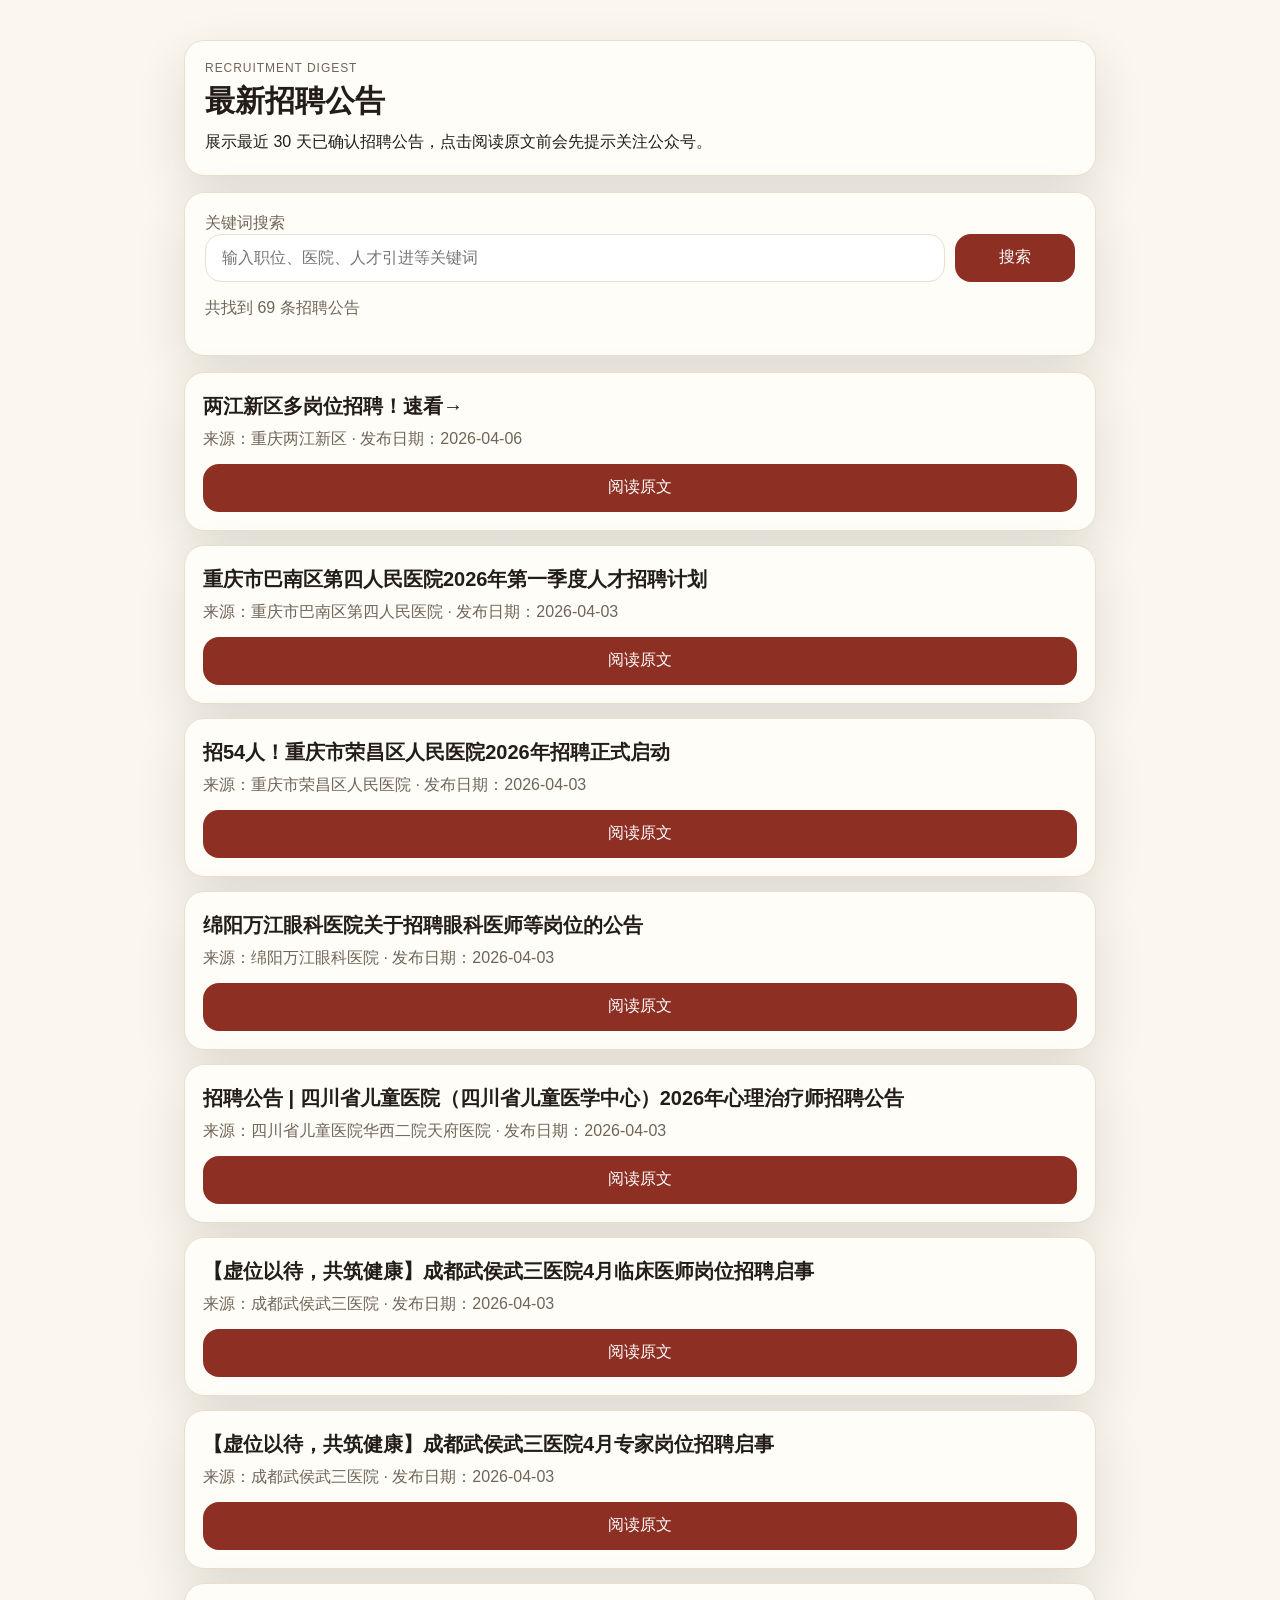
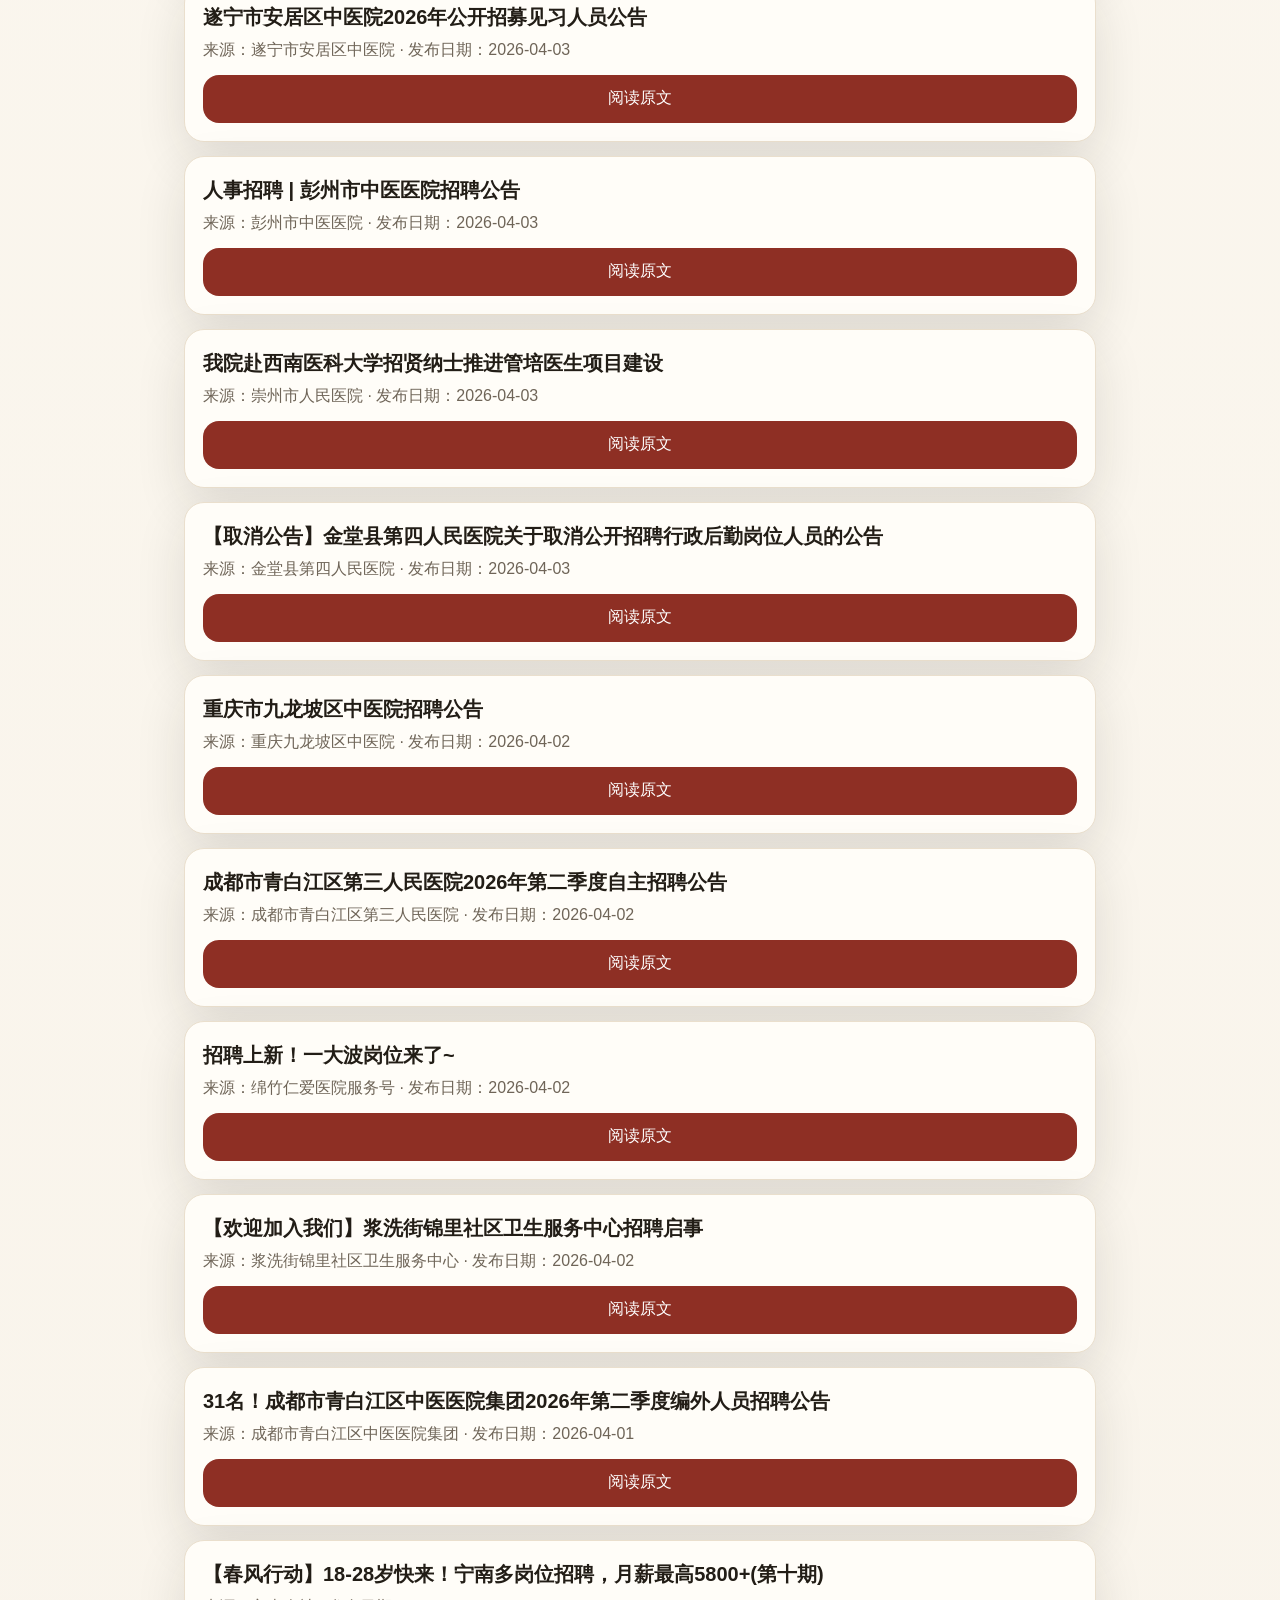
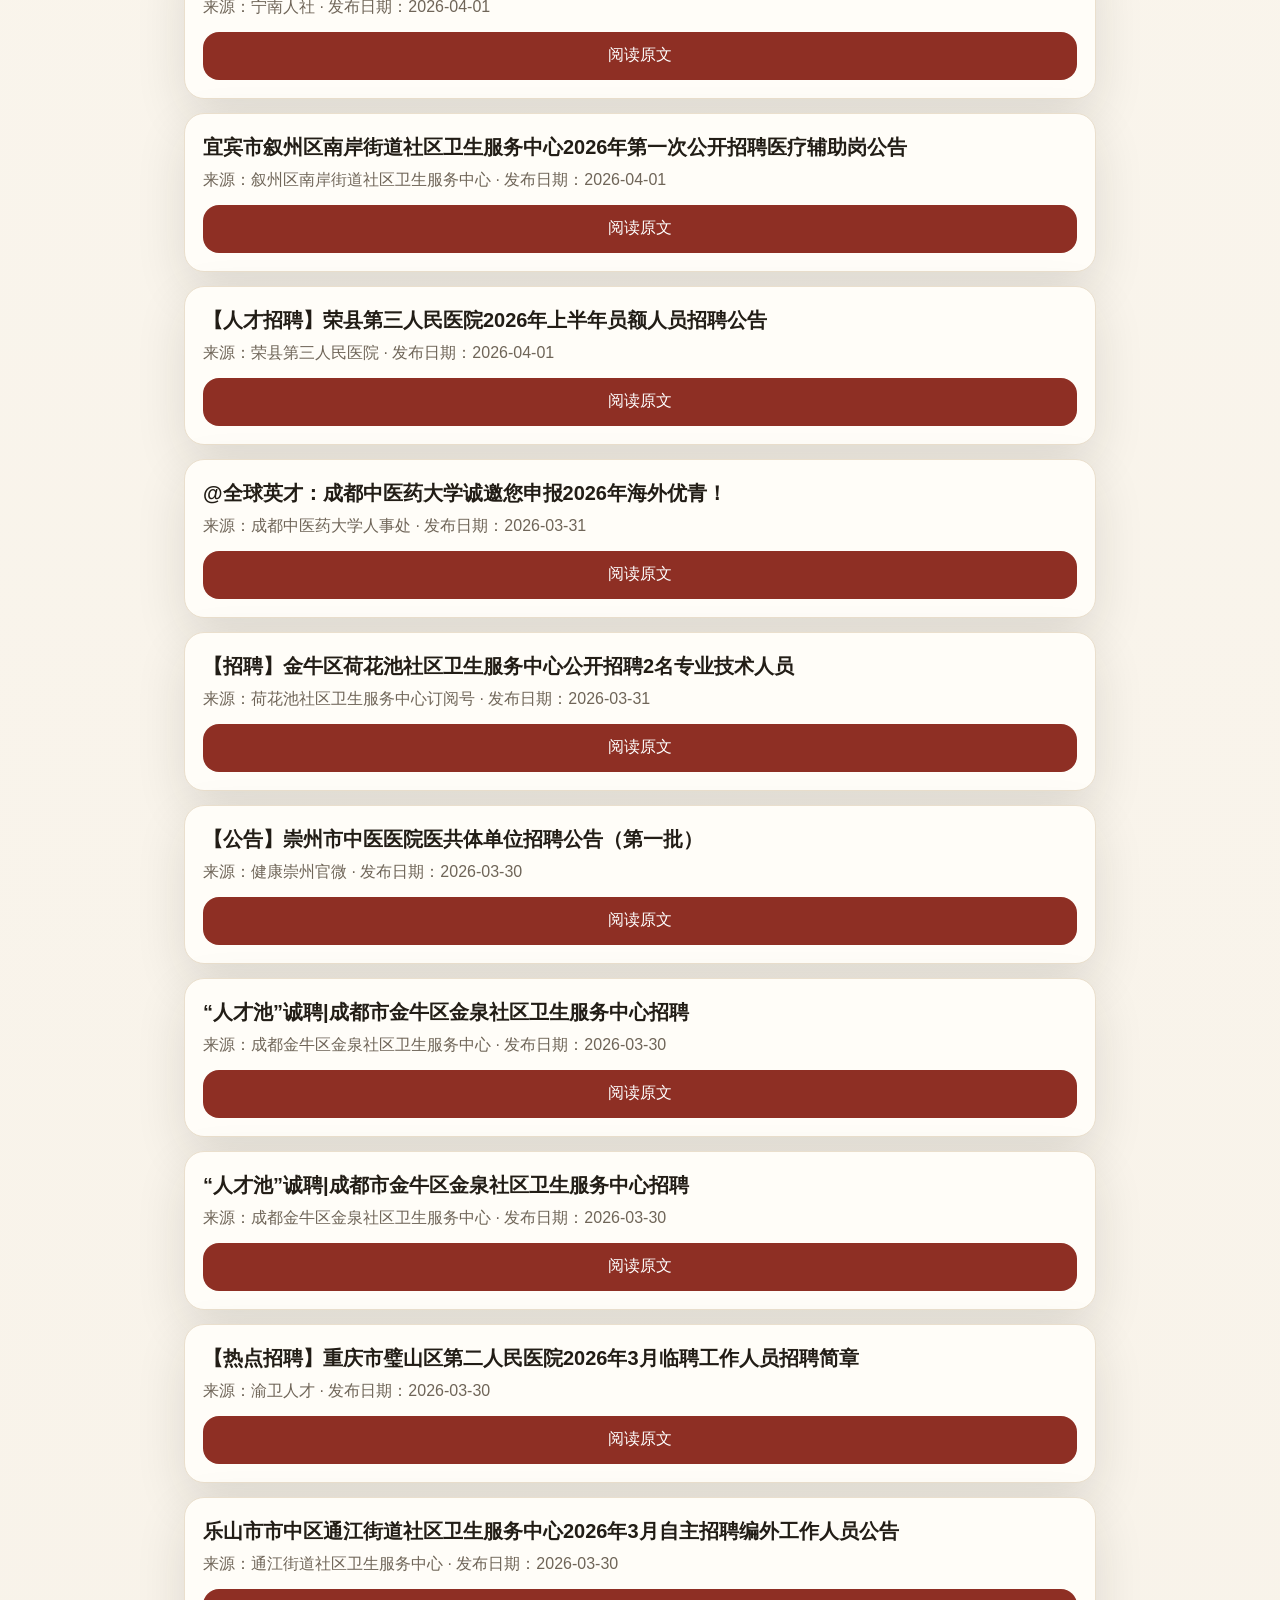
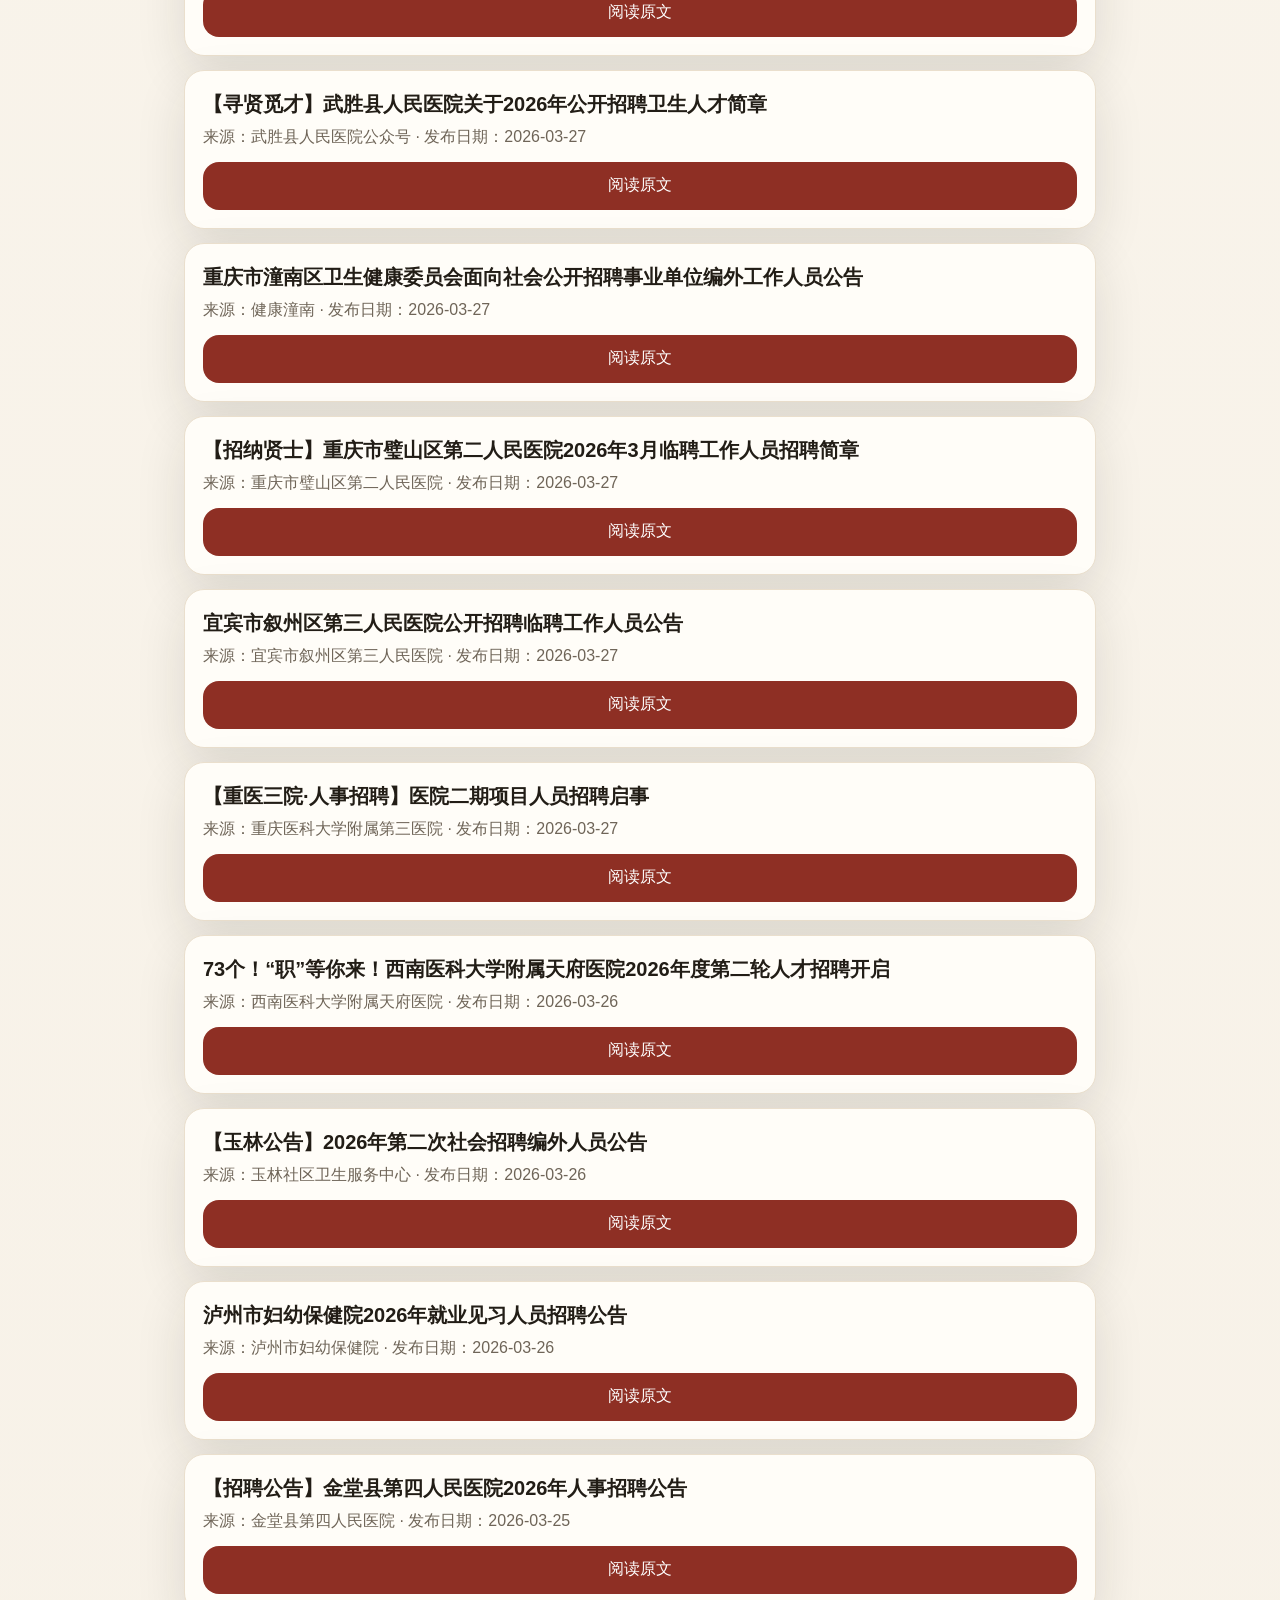
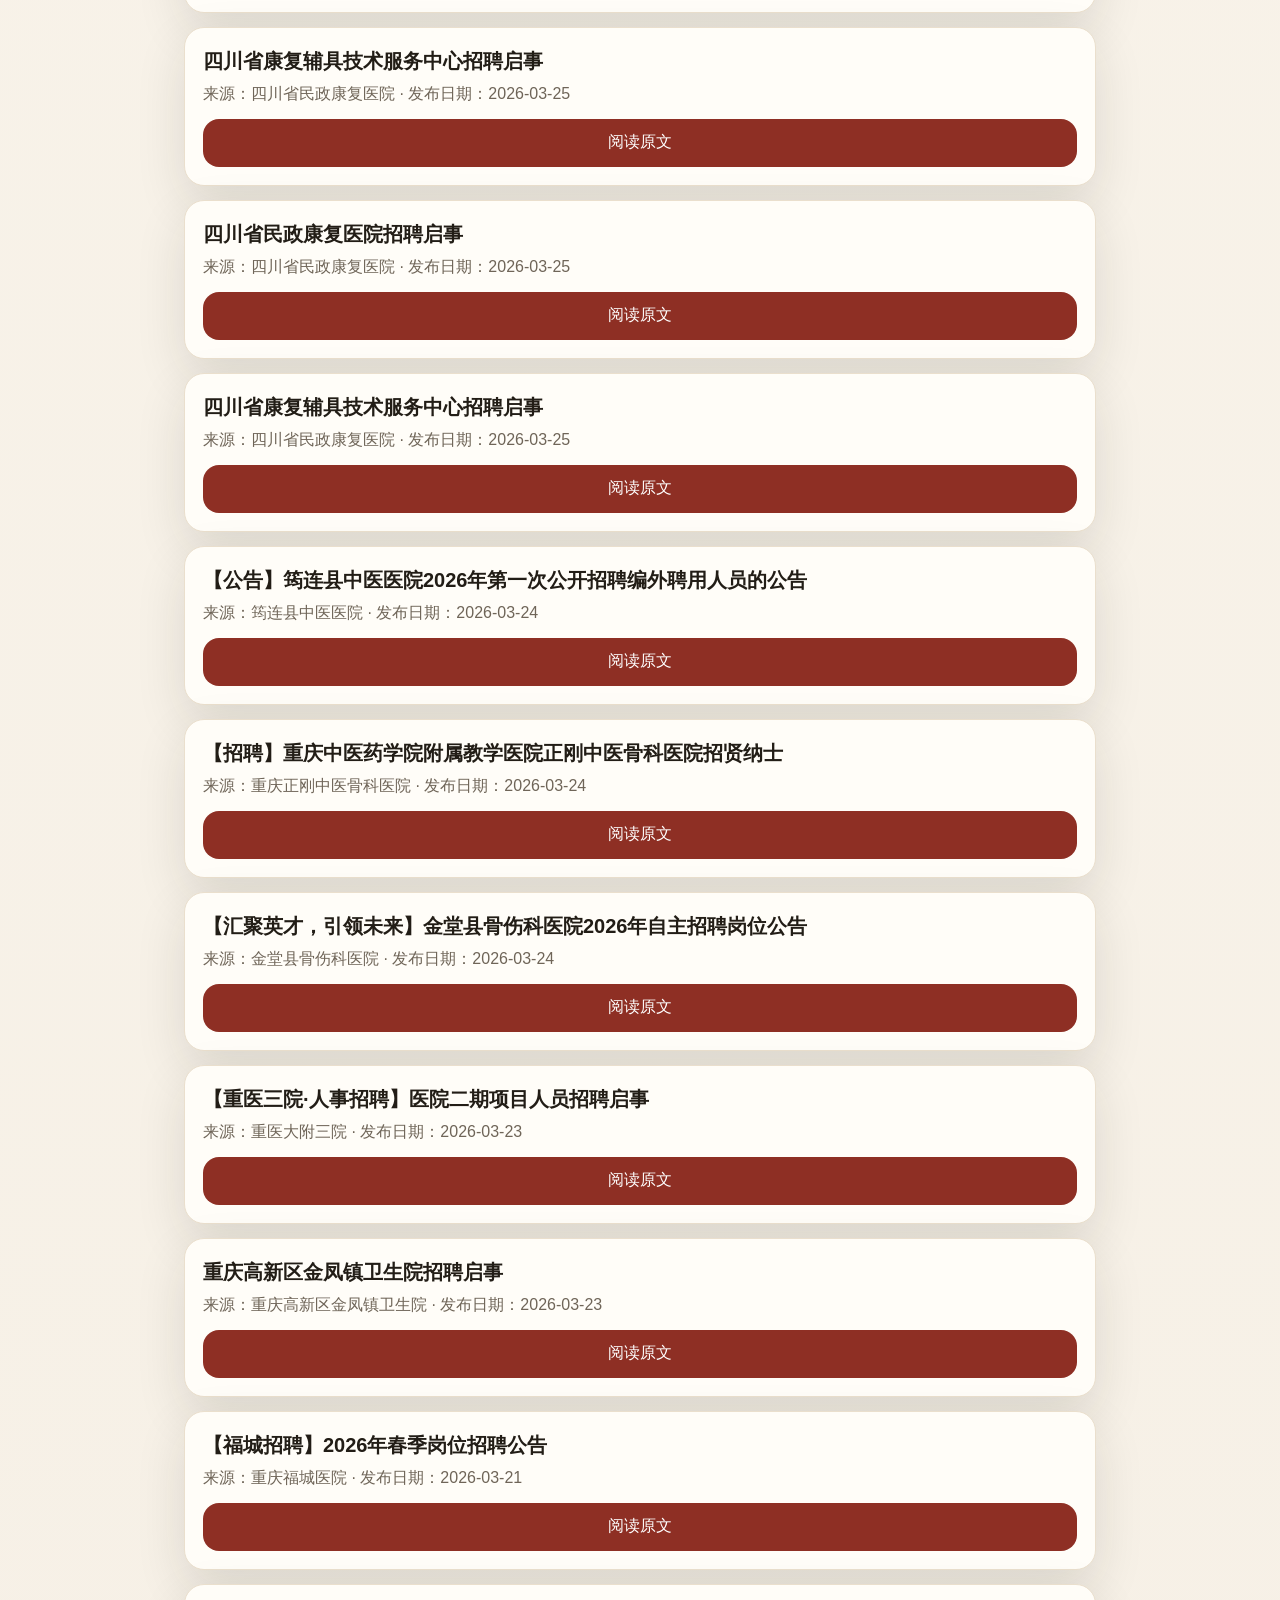
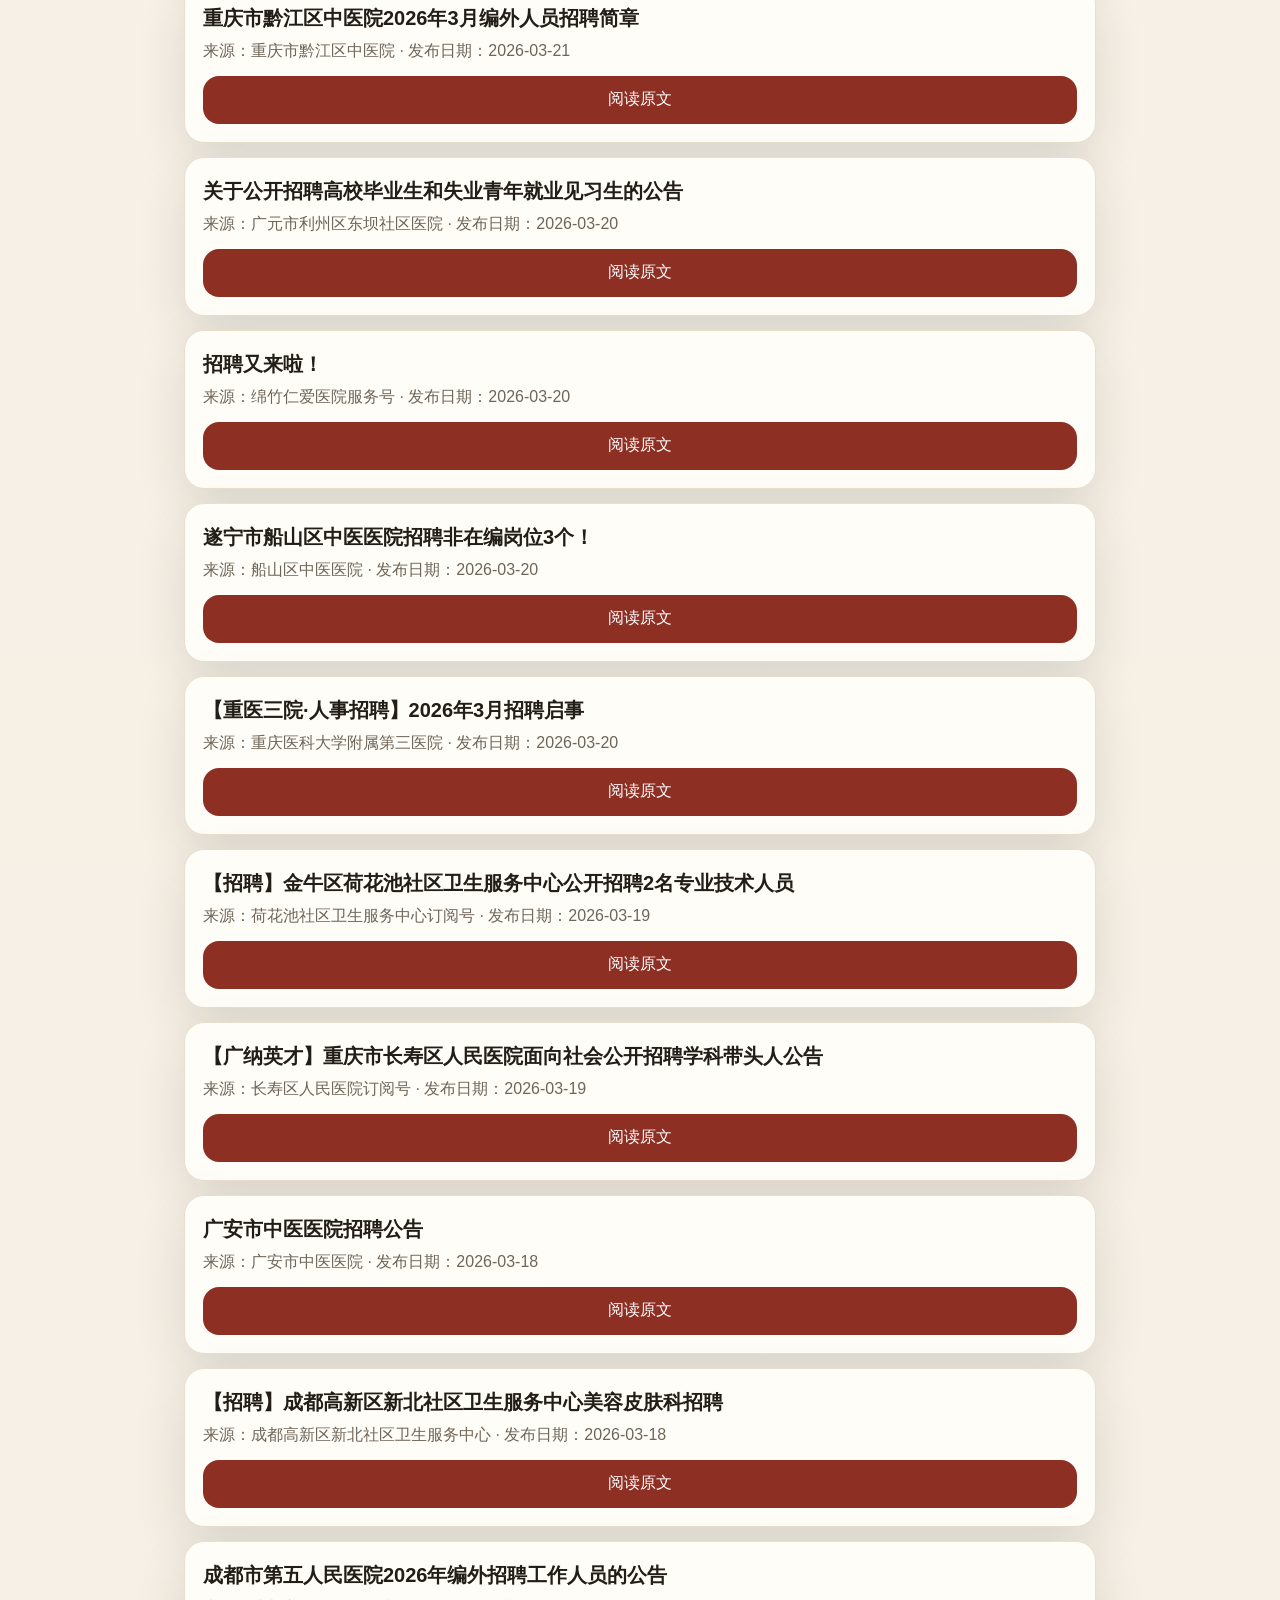
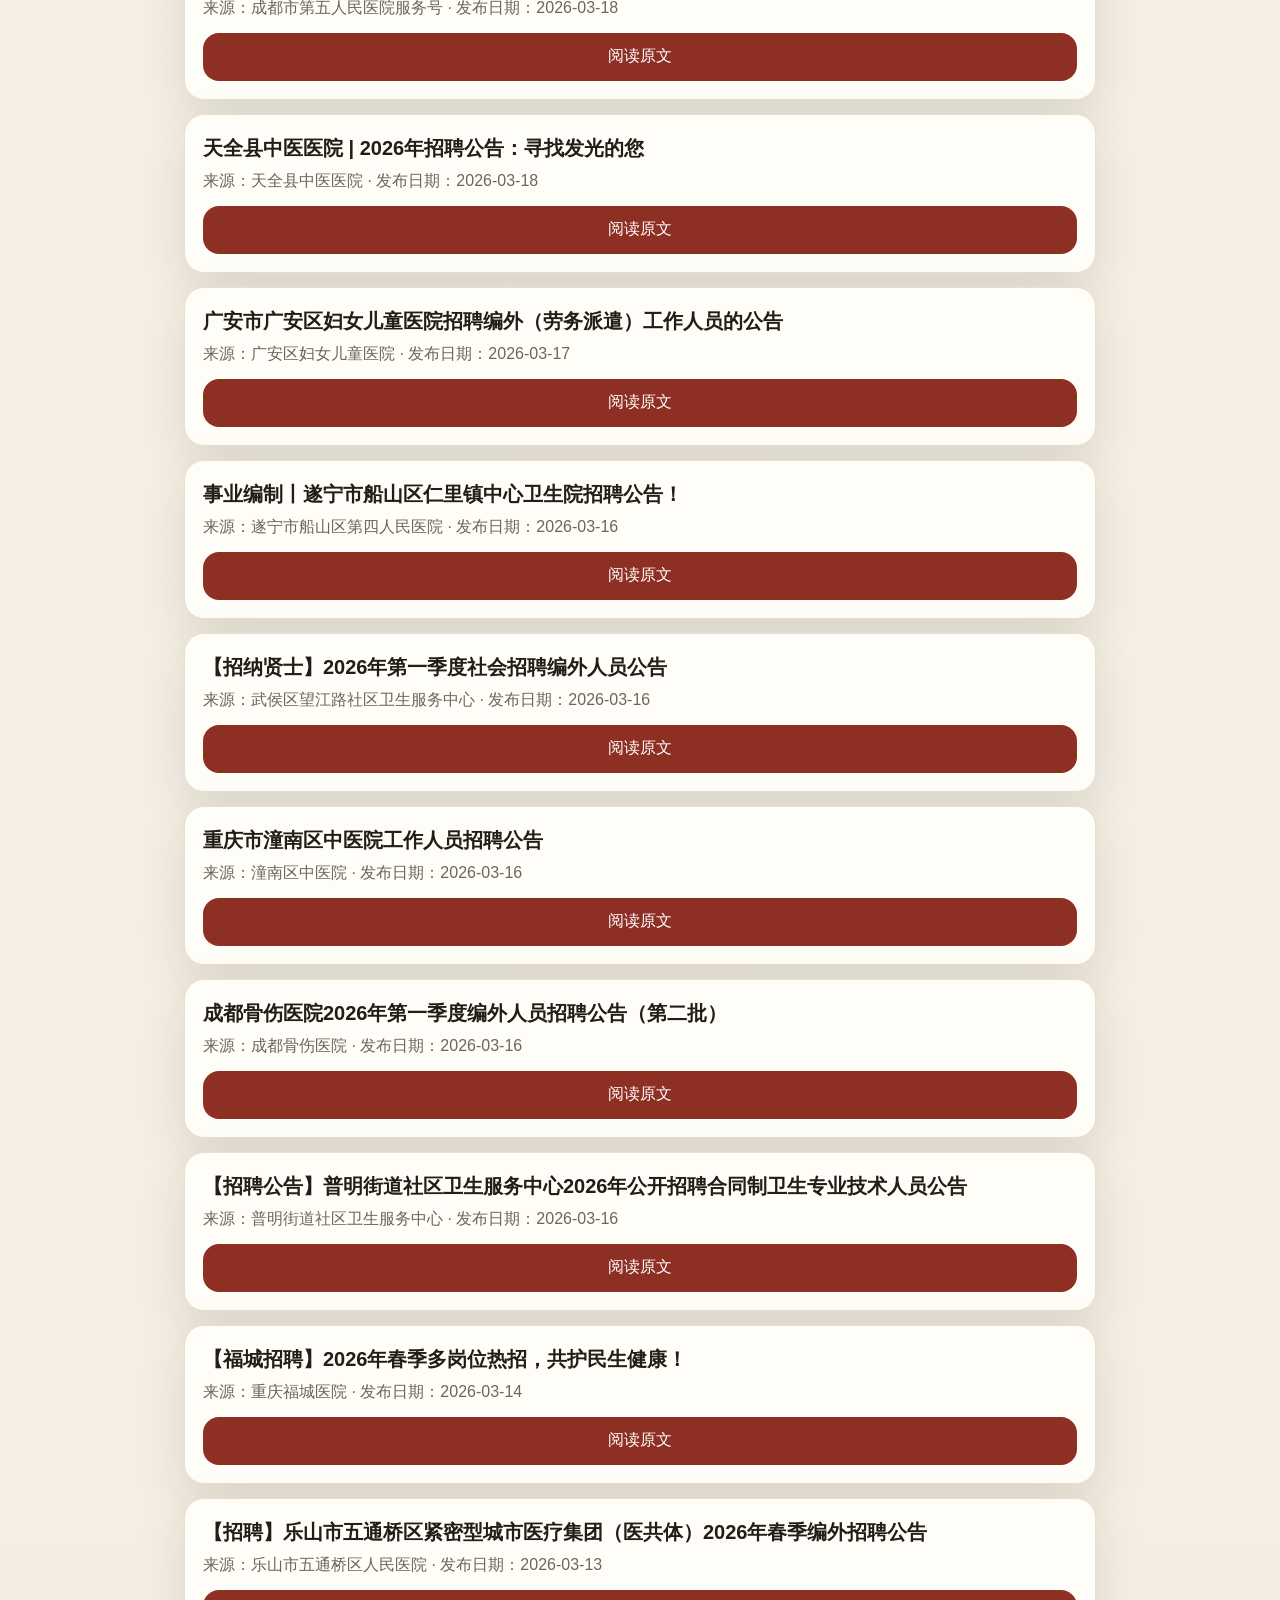
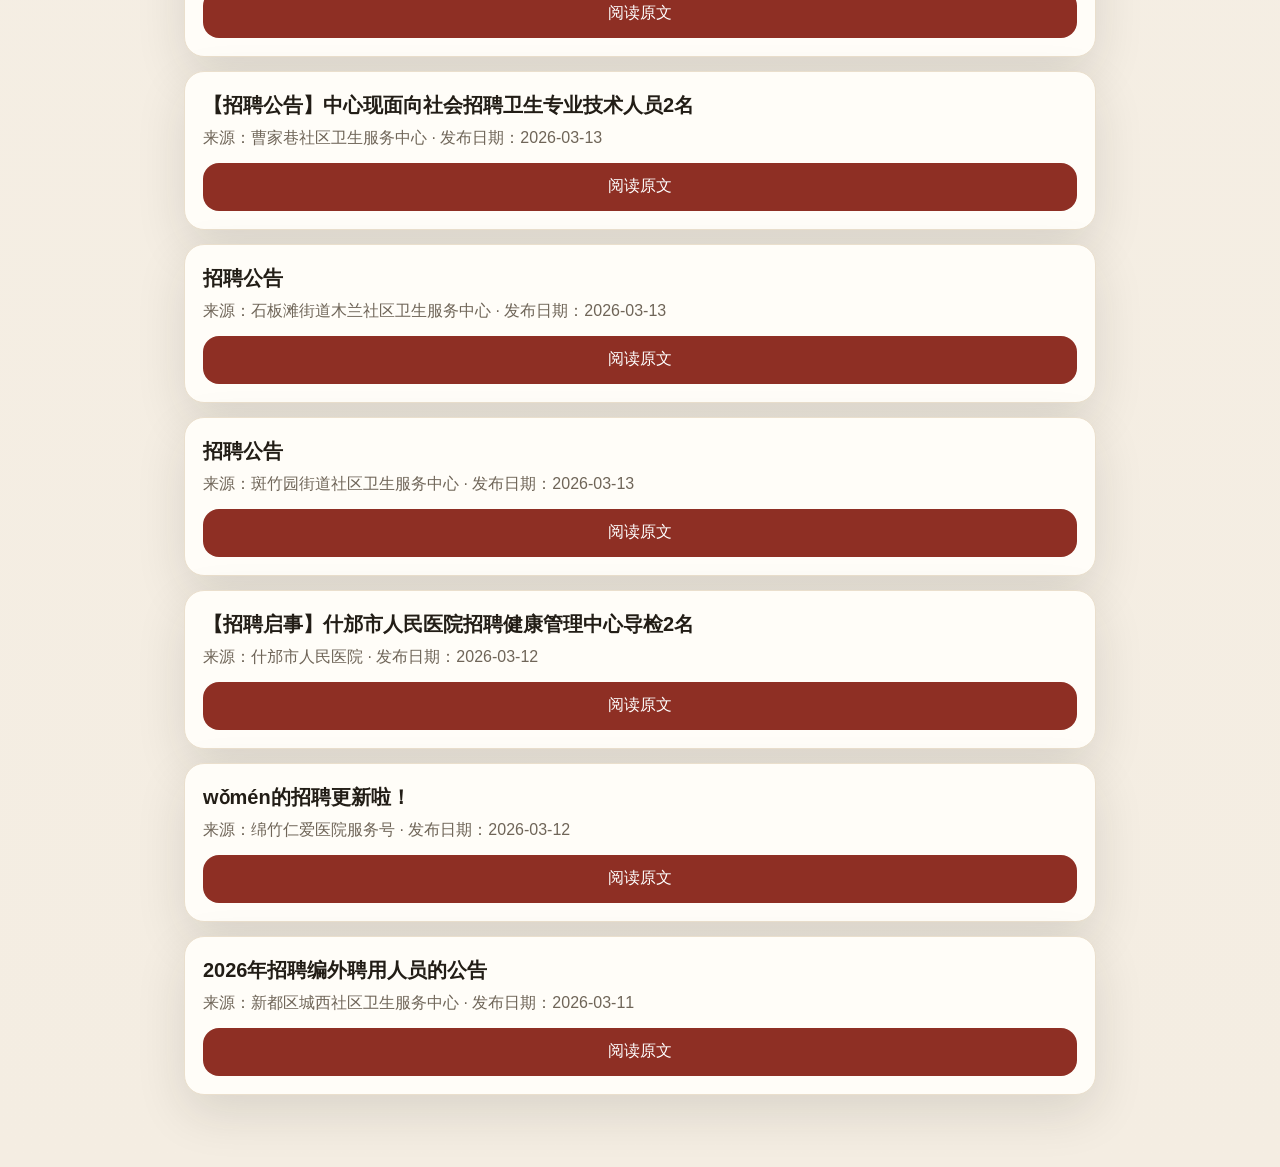
==== index.html @ a04aff20 "update recruitment static site" ====
<!DOCTYPE html>
<html lang="zh-CN">
<head>
  <meta charset="UTF-8">
  <meta name="viewport" content="width=device-width, initial-scale=1.0">
  <title>招聘公告</title>
  <link rel="stylesheet" href="./assets/site.css">
</head>
<body>
  <main class="page-shell">
    <header class="hero">
      <p class="eyebrow">Recruitment Digest</p>
      <h1>最新招聘公告</h1>
      <p class="hero-copy">展示最近 30 天已确认招聘公告，点击阅读原文前会先提示关注公众号。</p>
    </header>

    <section class="search-panel" aria-label="搜索招聘标题">
      <label class="search-label" for="searchInput">关键词搜索</label>
      <div class="search-row">
        <input id="searchInput" type="search" placeholder="输入职位、医院、人才引进等关键词">
        <button id="searchButton" type="button">搜索</button>
      </div>
      <p id="resultMeta" class="result-meta">正在加载招聘公告...</p>
    </section>

    <section aria-label="招聘公告列表">
      <div id="emptyState" class="empty-state" hidden>没有找到匹配的招聘公告。</div>
      <div id="resultsList" class="results-list"></div>
    </section>
  </main>

  <div id="readOriginalModal" class="modal" hidden>
    <div class="modal-backdrop" data-close-modal="true"></div>
    <div class="modal-panel" role="dialog" aria-modal="true" aria-labelledby="modalTitle">
      <button id="closeModalButton" class="modal-close" type="button" aria-label="关闭弹层">×</button>
      <p class="modal-eyebrow">继续查看前</p>
      <h2 id="modalTitle">请先关注公众号</h2>
      <img class="modal-qr" src="./assets/official_wx_card_qr.jpg" alt="公众号二维码">
      <p class="modal-copy">扫码关注后，再点击下面的按钮继续查看原始招聘公告。</p>
      <div class="modal-actions">
        <button id="continueButton" class="primary-action" type="button">我已关注，继续查看</button>
        <button id="cancelButton" class="secondary-action" type="button">关闭</button>
      </div>
    </div>
  </div>

  <template id="jobCardTemplate">
    <article class="job-card">
      <h2 class="job-title"></h2>
      <p class="job-date"></p>
      <button class="read-button" type="button">阅读原文</button>
    </article>
  </template>

  <script src="./assets/site.js" defer></script>
</body>
</html>
---- assets/site.css ----
:root {
  --bg: #f7f2e8;
  --panel: #fffdf8;
  --panel-strong: #fff;
  --border: #eadfcd;
  --text: #221d16;
  --muted: #6f6558;
  --accent: #8e2f24;
  --accent-strong: #6f2219;
  --success: #245b48;
  --shadow: 0 18px 50px rgba(34, 29, 22, 0.12);
  --radius: 20px;
}

* {
  box-sizing: border-box;
}

body {
  margin: 0;
  font-family: "PingFang SC", "Microsoft YaHei", sans-serif;
  background: linear-gradient(180deg, #fbf7ef 0%, #f4ede2 100%);
  color: var(--text);
}

.page-shell {
  width: min(100%, 720px);
  margin: 0 auto;
  padding: 20px 16px 48px;
}

.hero,
.search-panel,
.job-card,
.modal-panel {
  background: var(--panel);
  border: 1px solid var(--border);
  border-radius: var(--radius);
  box-shadow: var(--shadow);
}

.hero,
.search-panel {
  padding: 20px;
  margin-bottom: 16px;
}

.eyebrow,
.modal-eyebrow,
.search-label,
.result-meta,
.job-date {
  color: var(--muted);
}

.eyebrow,
.modal-eyebrow {
  margin: 0 0 8px;
  font-size: 12px;
  letter-spacing: 0.08em;
  text-transform: uppercase;
}

h1 {
  margin: 0 0 10px;
  font-size: 30px;
  line-height: 1.2;
}

.hero-copy,
.modal-copy {
  margin: 0;
  line-height: 1.6;
}

.search-row {
  display: grid;
  gap: 10px;
}

input,
button {
  font: inherit;
}

#searchInput,
#searchButton,
.read-button,
.primary-action,
.secondary-action,
.modal-close {
  min-height: 48px;
}

#searchInput {
  width: 100%;
  padding: 0 16px;
  border: 1px solid var(--border);
  border-radius: 16px;
  background: #fff;
}

#searchButton,
.read-button,
.primary-action,
.secondary-action {
  border: 0;
  border-radius: 16px;
  padding: 0 18px;
  cursor: pointer;
}

#searchButton,
.read-button {
  background: var(--accent);
  color: #fff;
}

.primary-action {
  background: var(--success);
  color: #fff;
}

.secondary-action {
  background: transparent;
  border: 1px solid rgba(255, 255, 255, 0.4);
  color: #fff;
}

.results-list {
  display: grid;
  gap: 14px;
}

.job-card {
  padding: 18px;
}

.job-title {
  margin: 0 0 8px;
  font-size: 20px;
  line-height: 1.5;
}

.job-date {
  margin: 0 0 14px;
}

.read-button {
  width: 100%;
}

.empty-state {
  padding: 22px 18px;
  text-align: center;
  color: var(--muted);
  background: rgba(255, 253, 248, 0.8);
  border-radius: 16px;
  margin-bottom: 14px;
}

.modal[hidden] {
  display: none;
}

.modal {
  position: fixed;
  inset: 0;
  z-index: 20;
}

.modal-backdrop {
  position: absolute;
  inset: 0;
  background: rgba(22, 18, 14, 0.72);
}

.modal-panel {
  position: absolute;
  left: 16px;
  right: 16px;
  bottom: 16px;
  padding: 18px;
  background: #241b15;
  color: #fff7ed;
}

.modal-close {
  position: absolute;
  top: 12px;
  right: 12px;
  width: 48px;
  border-radius: 999px;
  border: 0;
  background: rgba(255, 255, 255, 0.12);
  color: #fff;
}

.modal-qr {
  width: 100%;
  max-width: 280px;
  display: block;
  margin: 14px auto;
  border-radius: 18px;
}

.modal-actions {
  display: grid;
  gap: 10px;
}

@media (min-width: 768px) {
  .page-shell {
    width: min(100%, 960px);
    padding: 40px 24px 72px;
  }

  .search-row {
    grid-template-columns: 1fr auto;
  }

  #searchButton {
    min-width: 120px;
  }

  .modal-panel {
    top: 50%;
    bottom: auto;
    left: 50%;
    right: auto;
    width: min(520px, calc(100vw - 48px));
    transform: translate(-50%, -50%);
  }
}
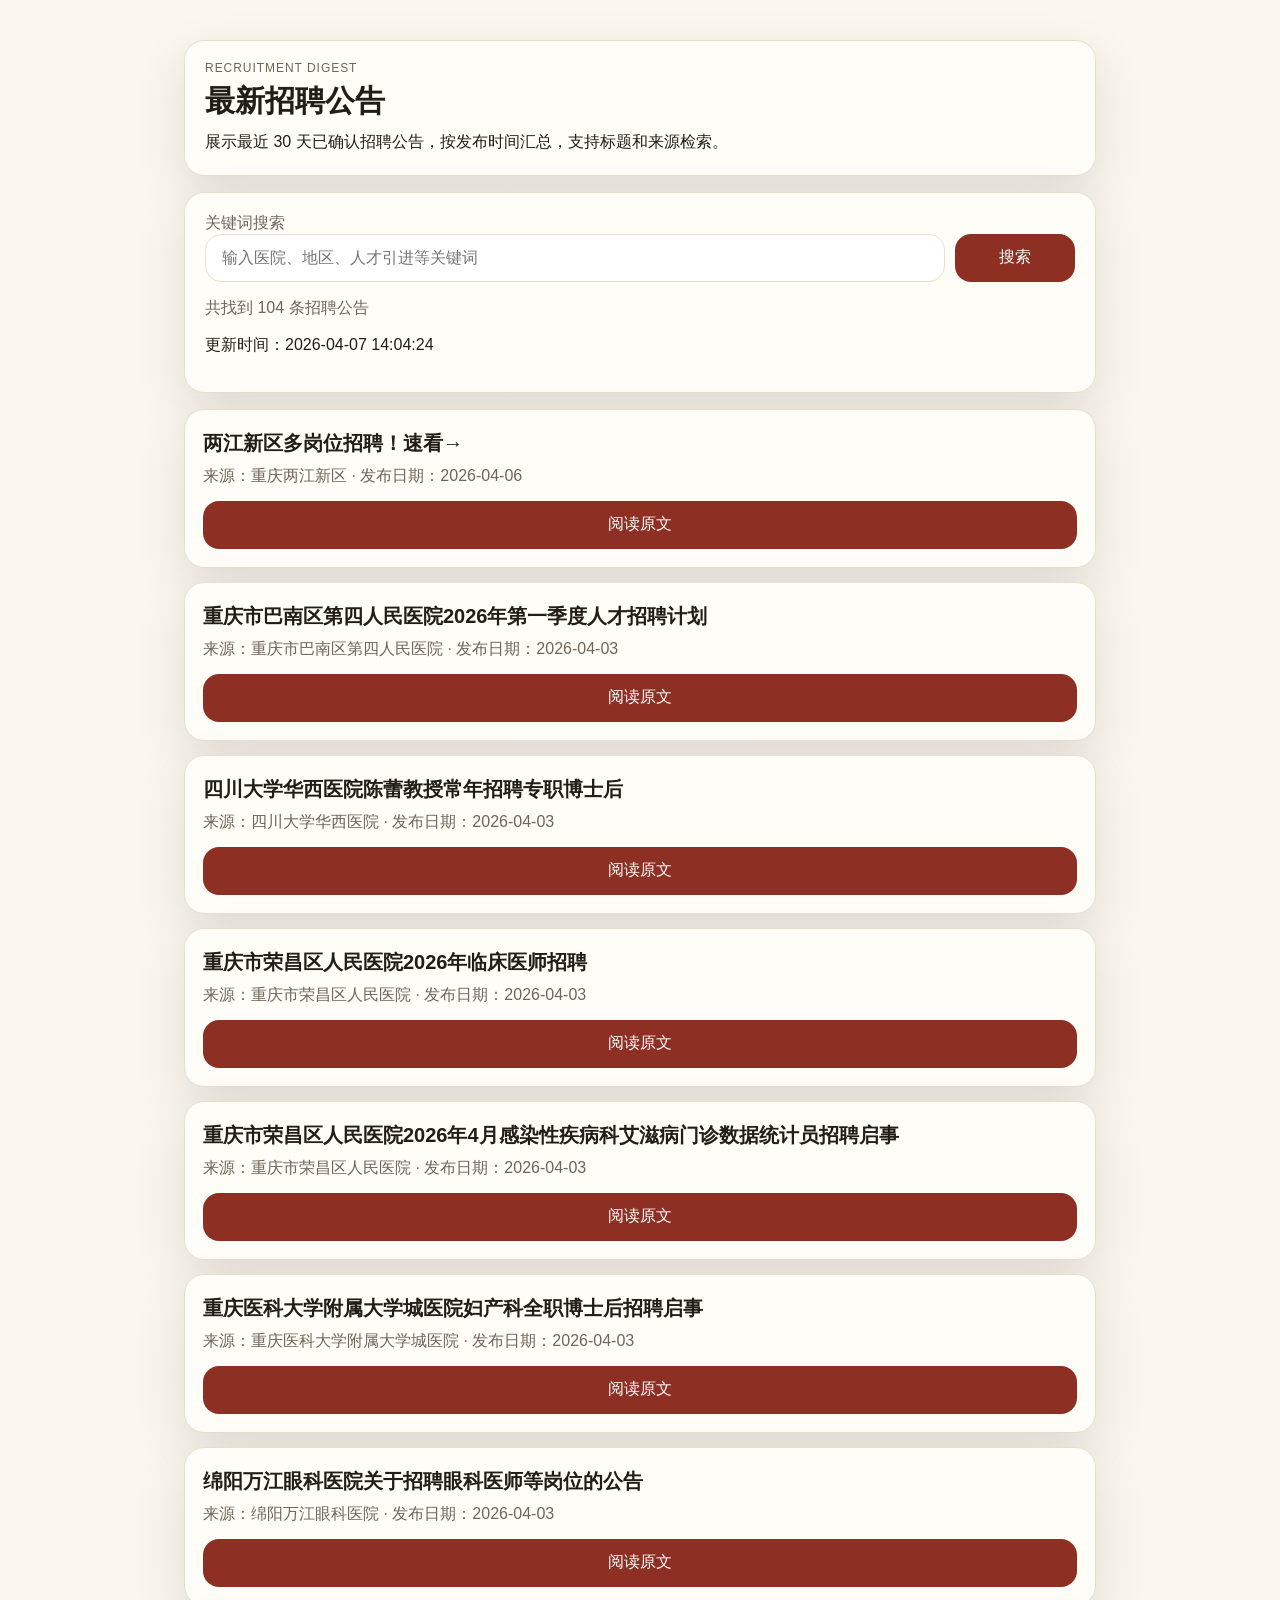
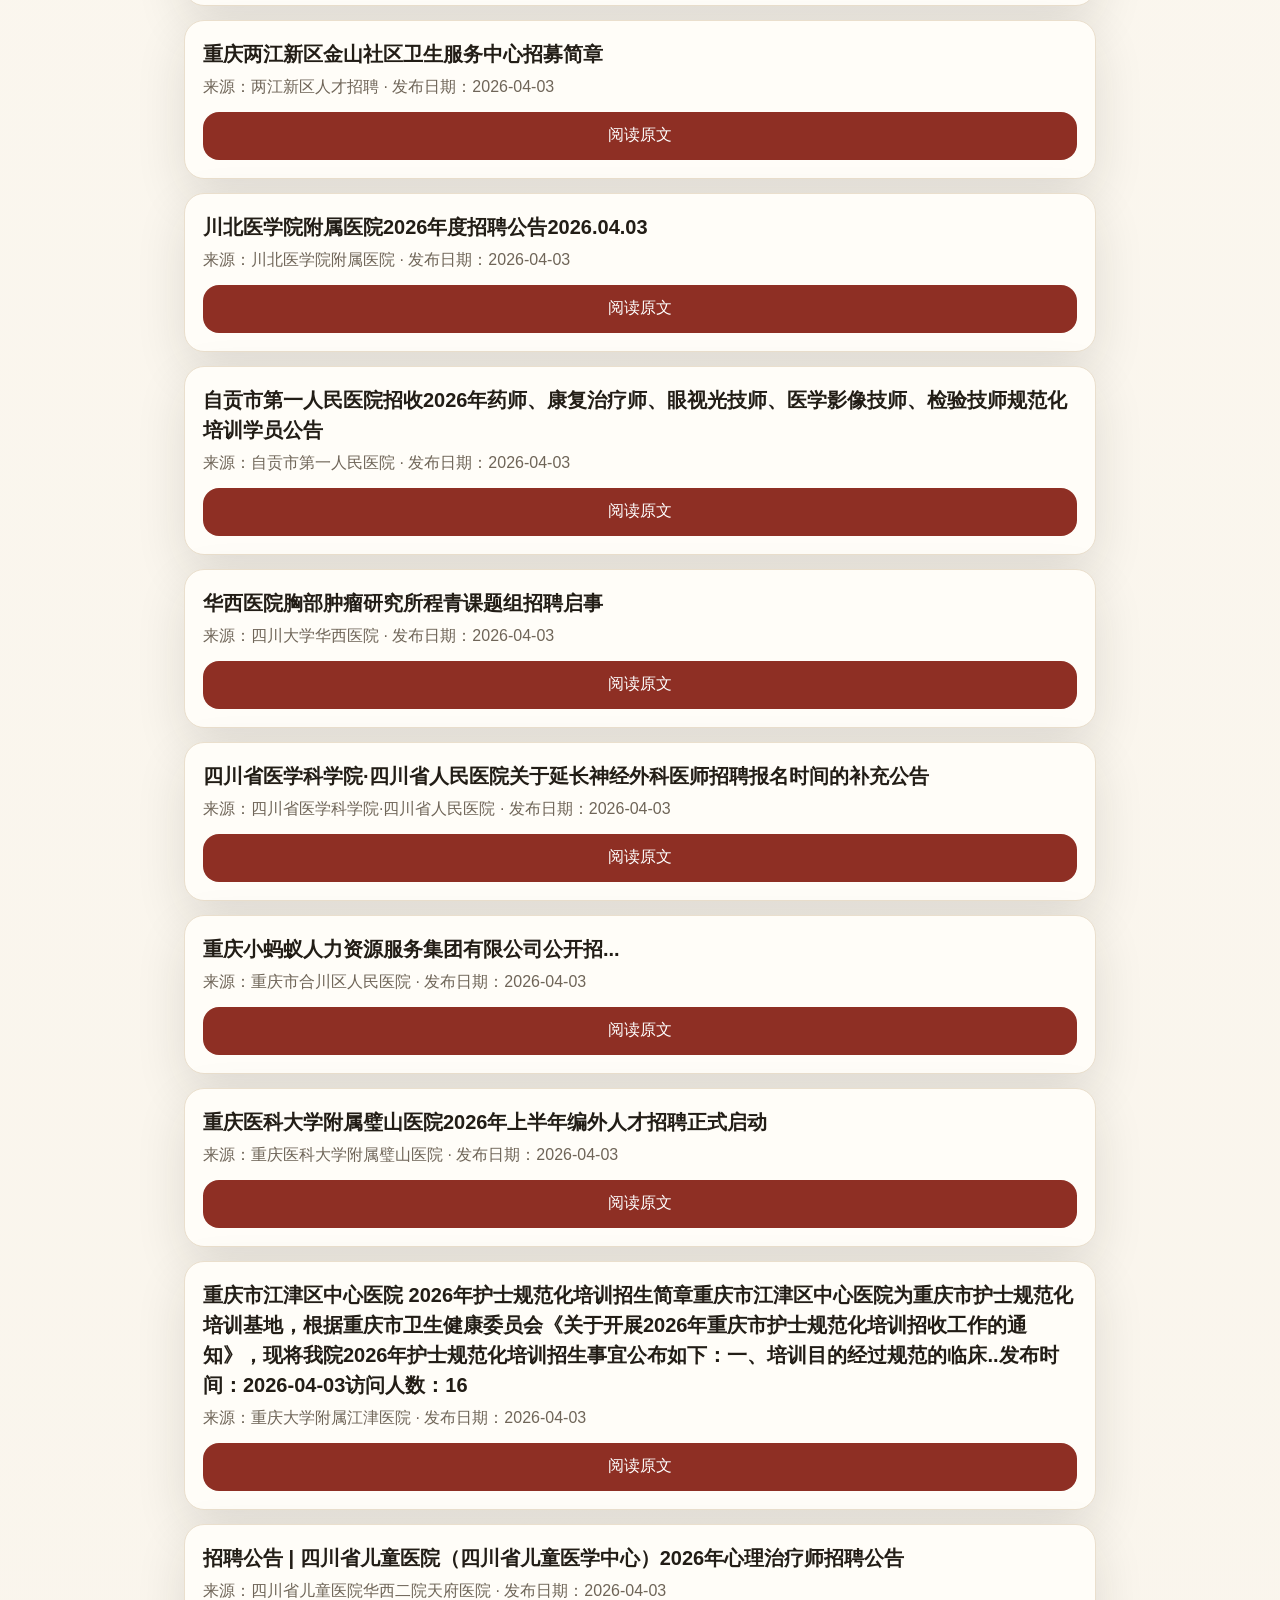
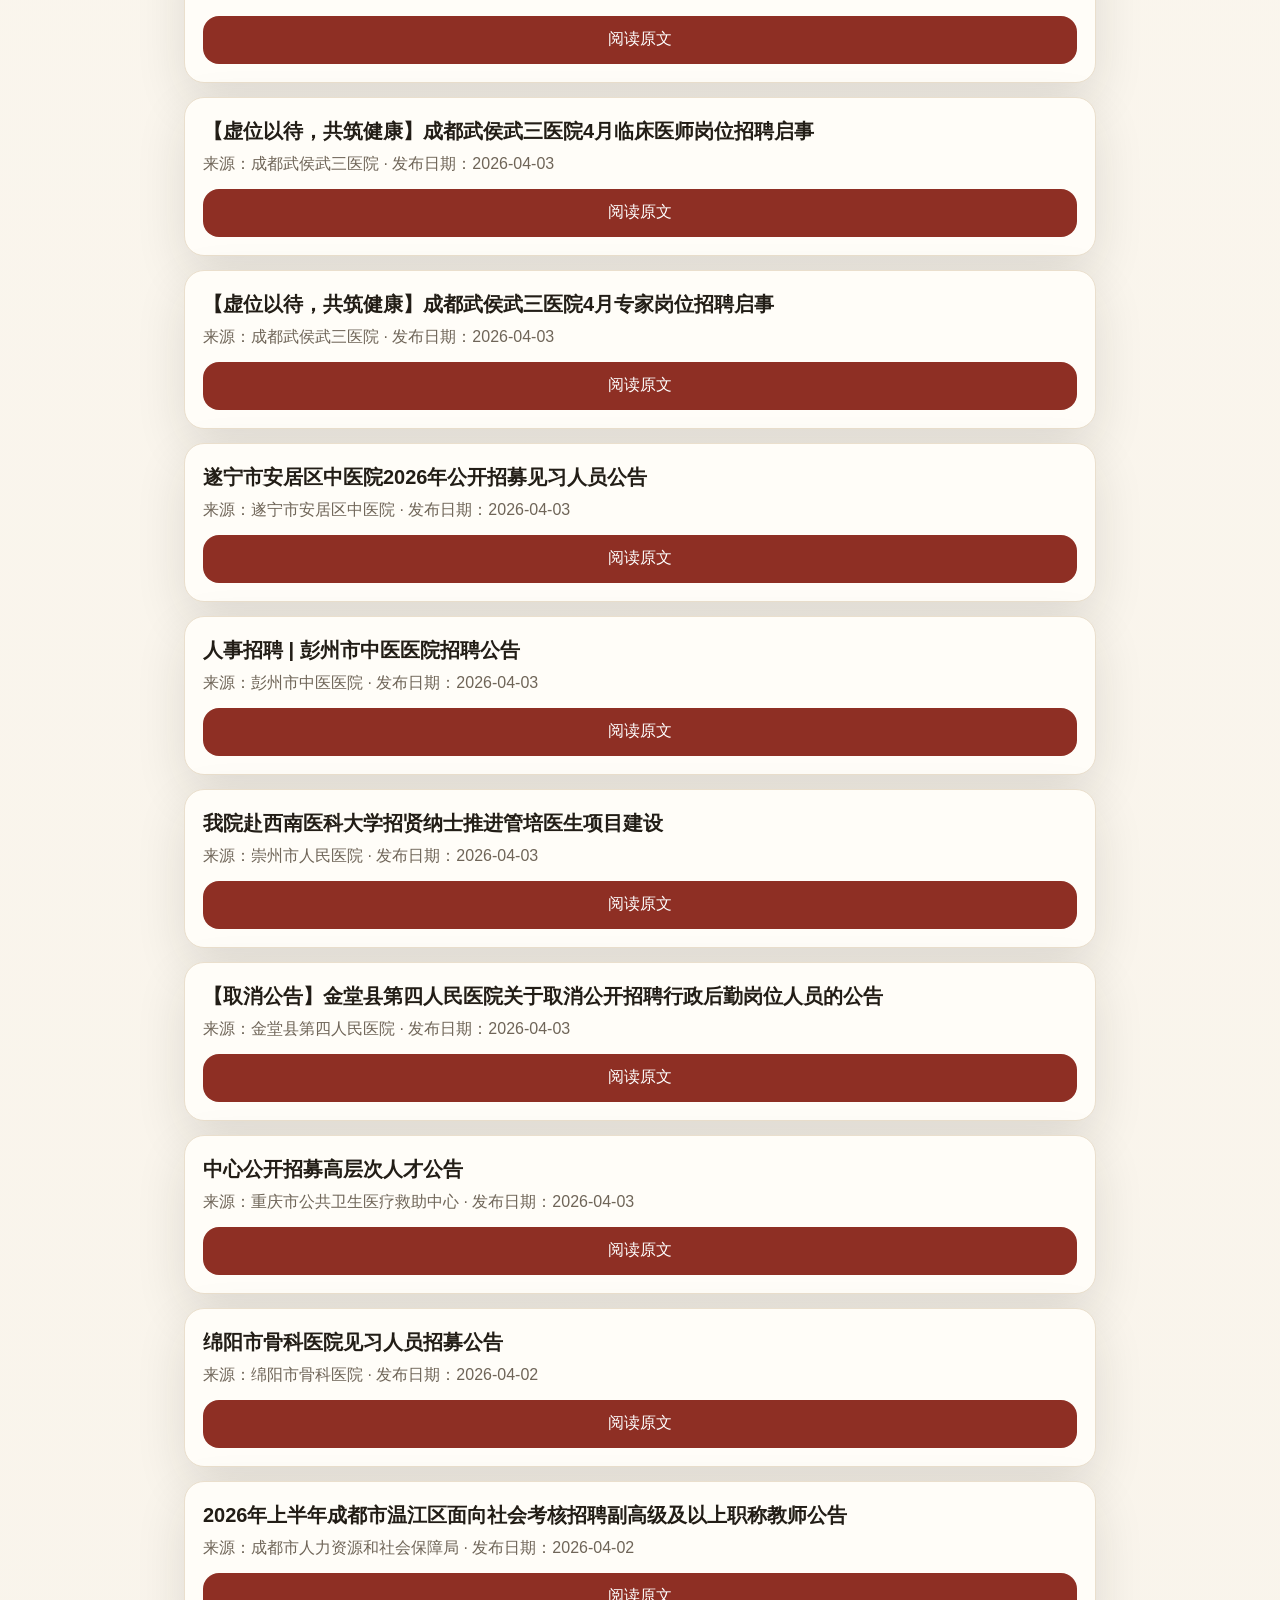
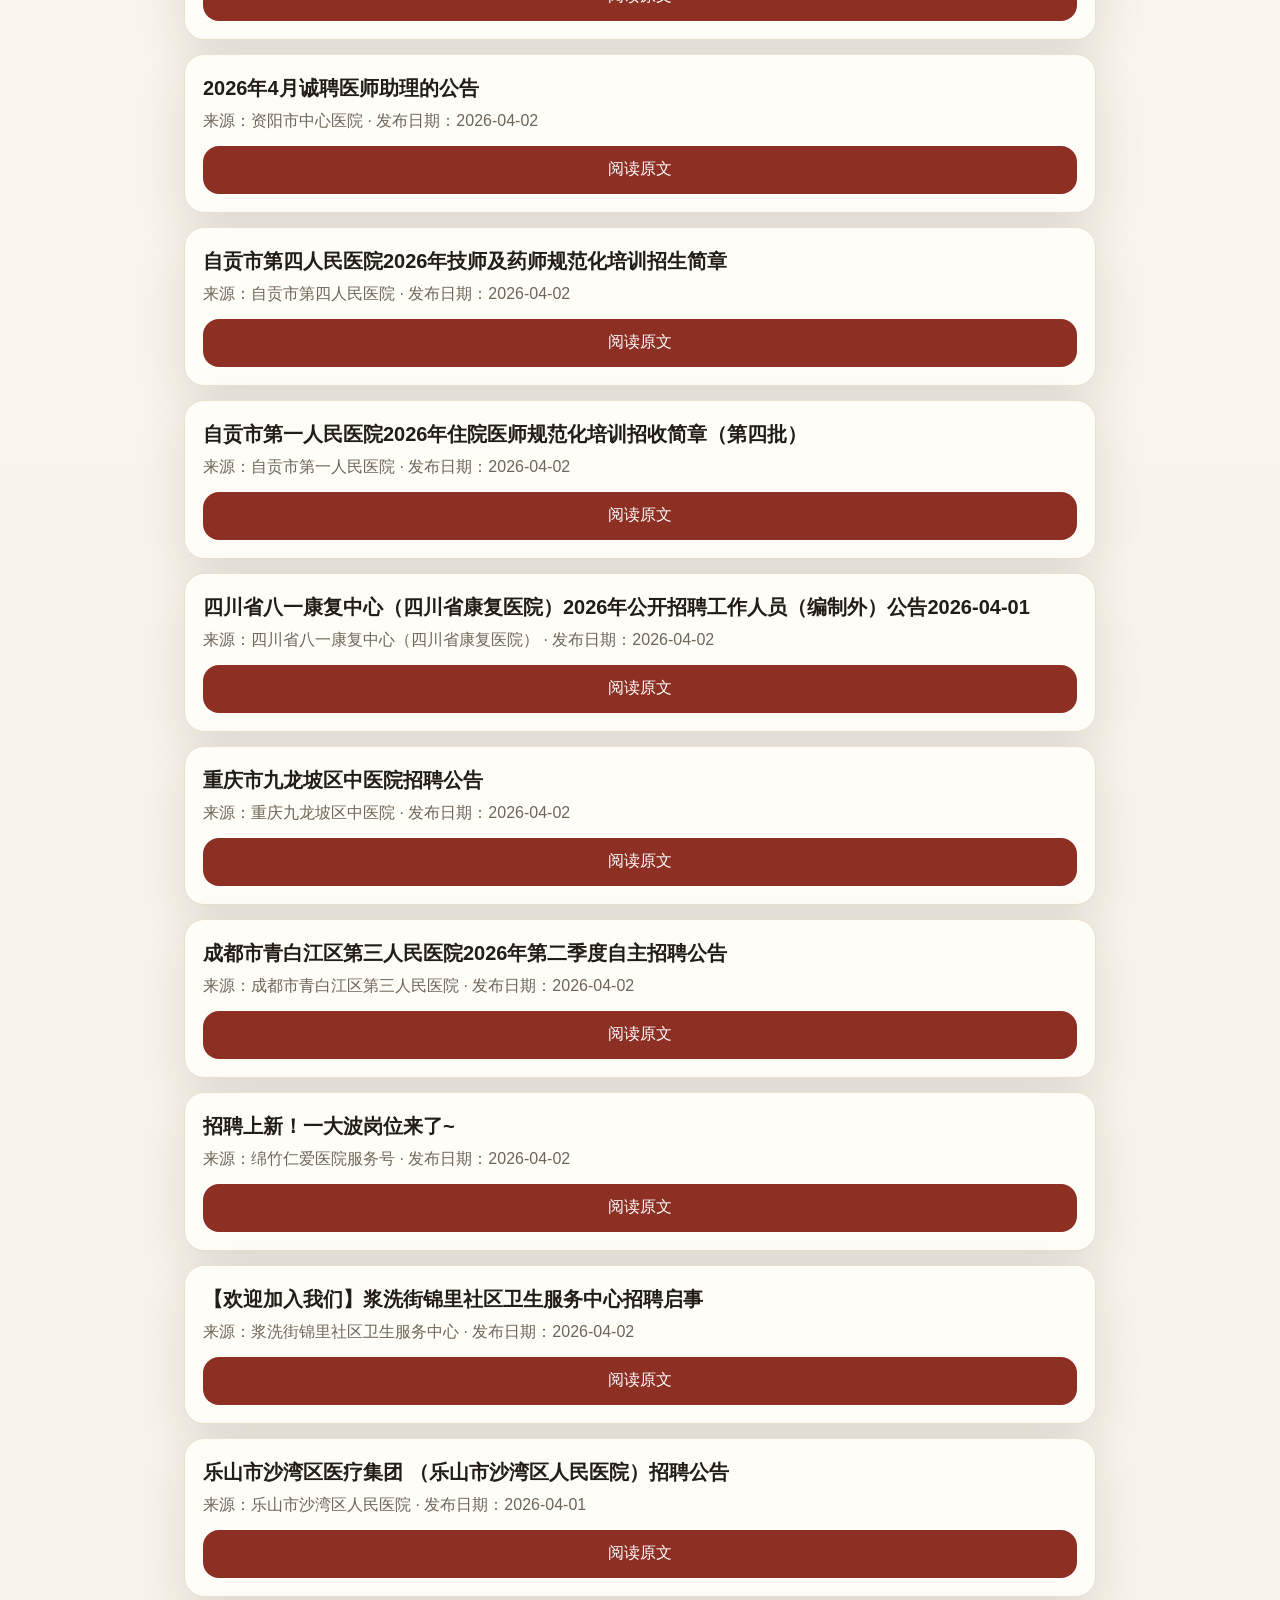
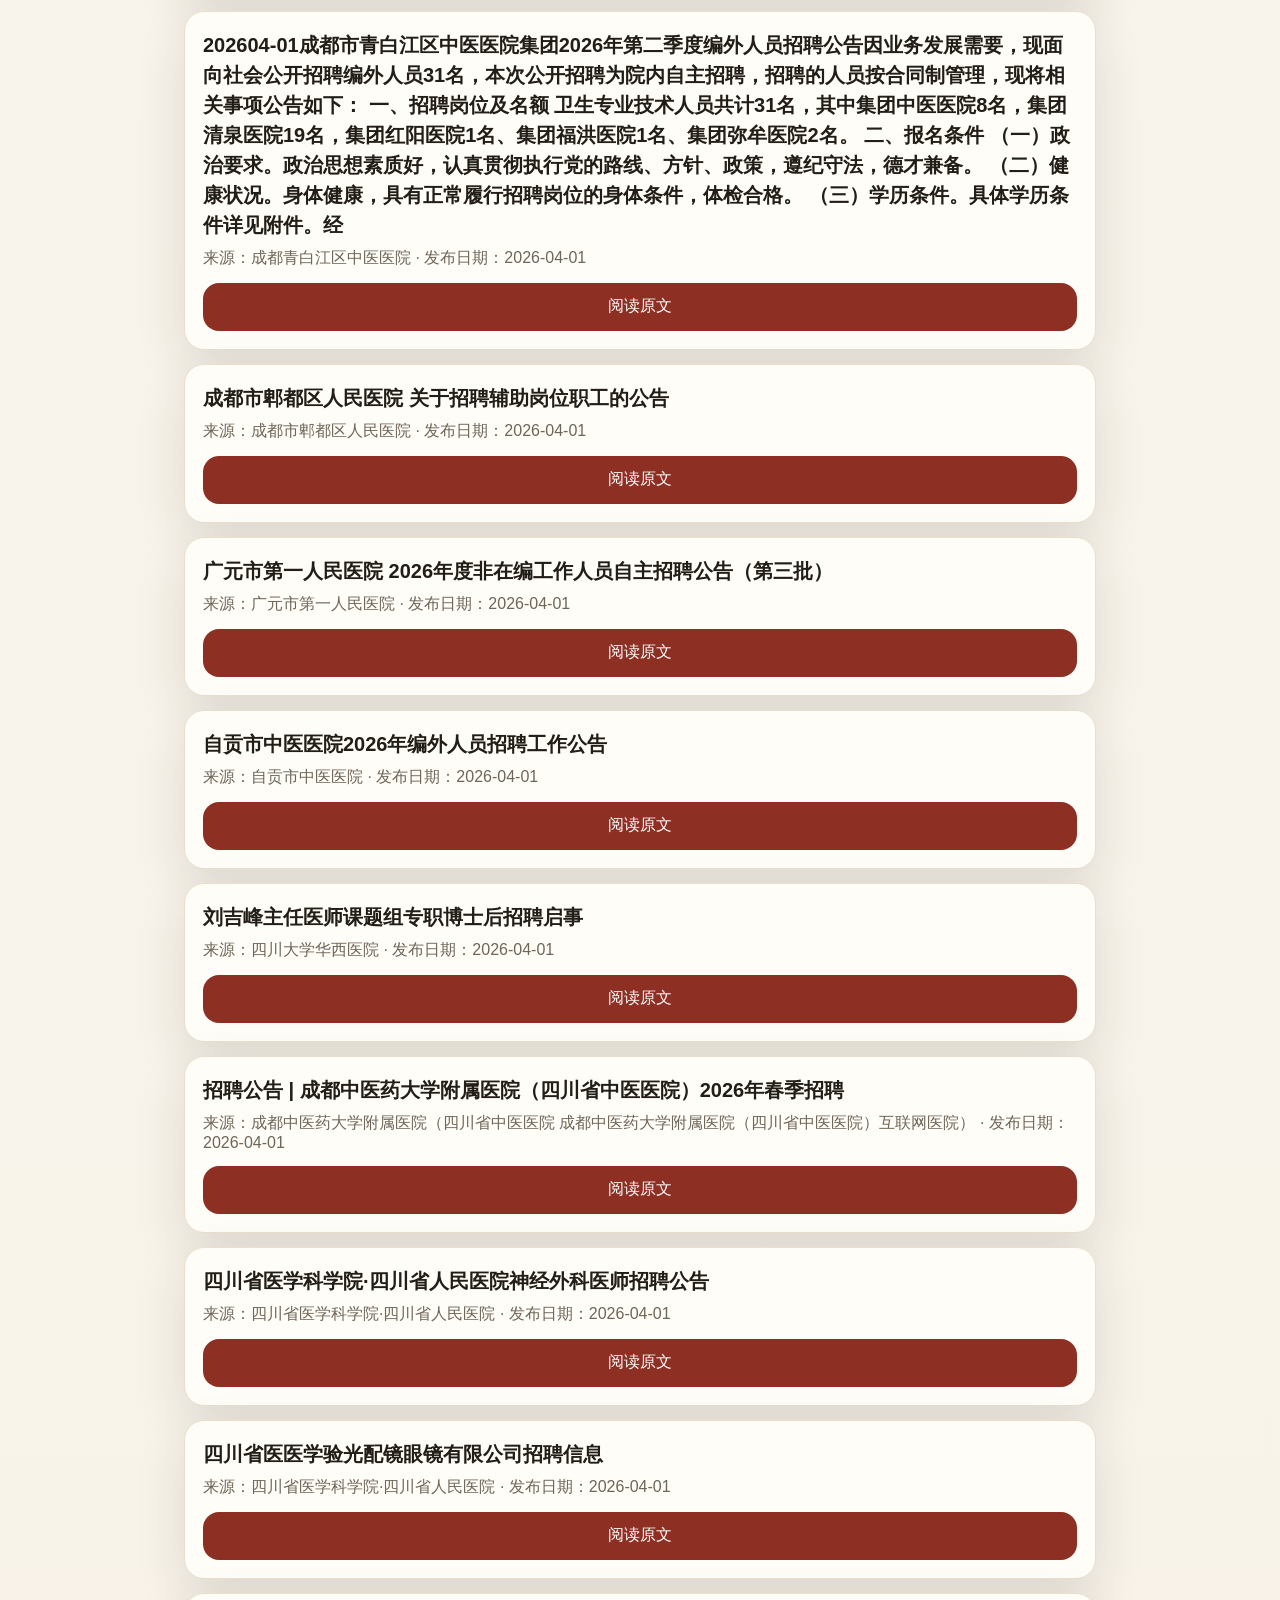
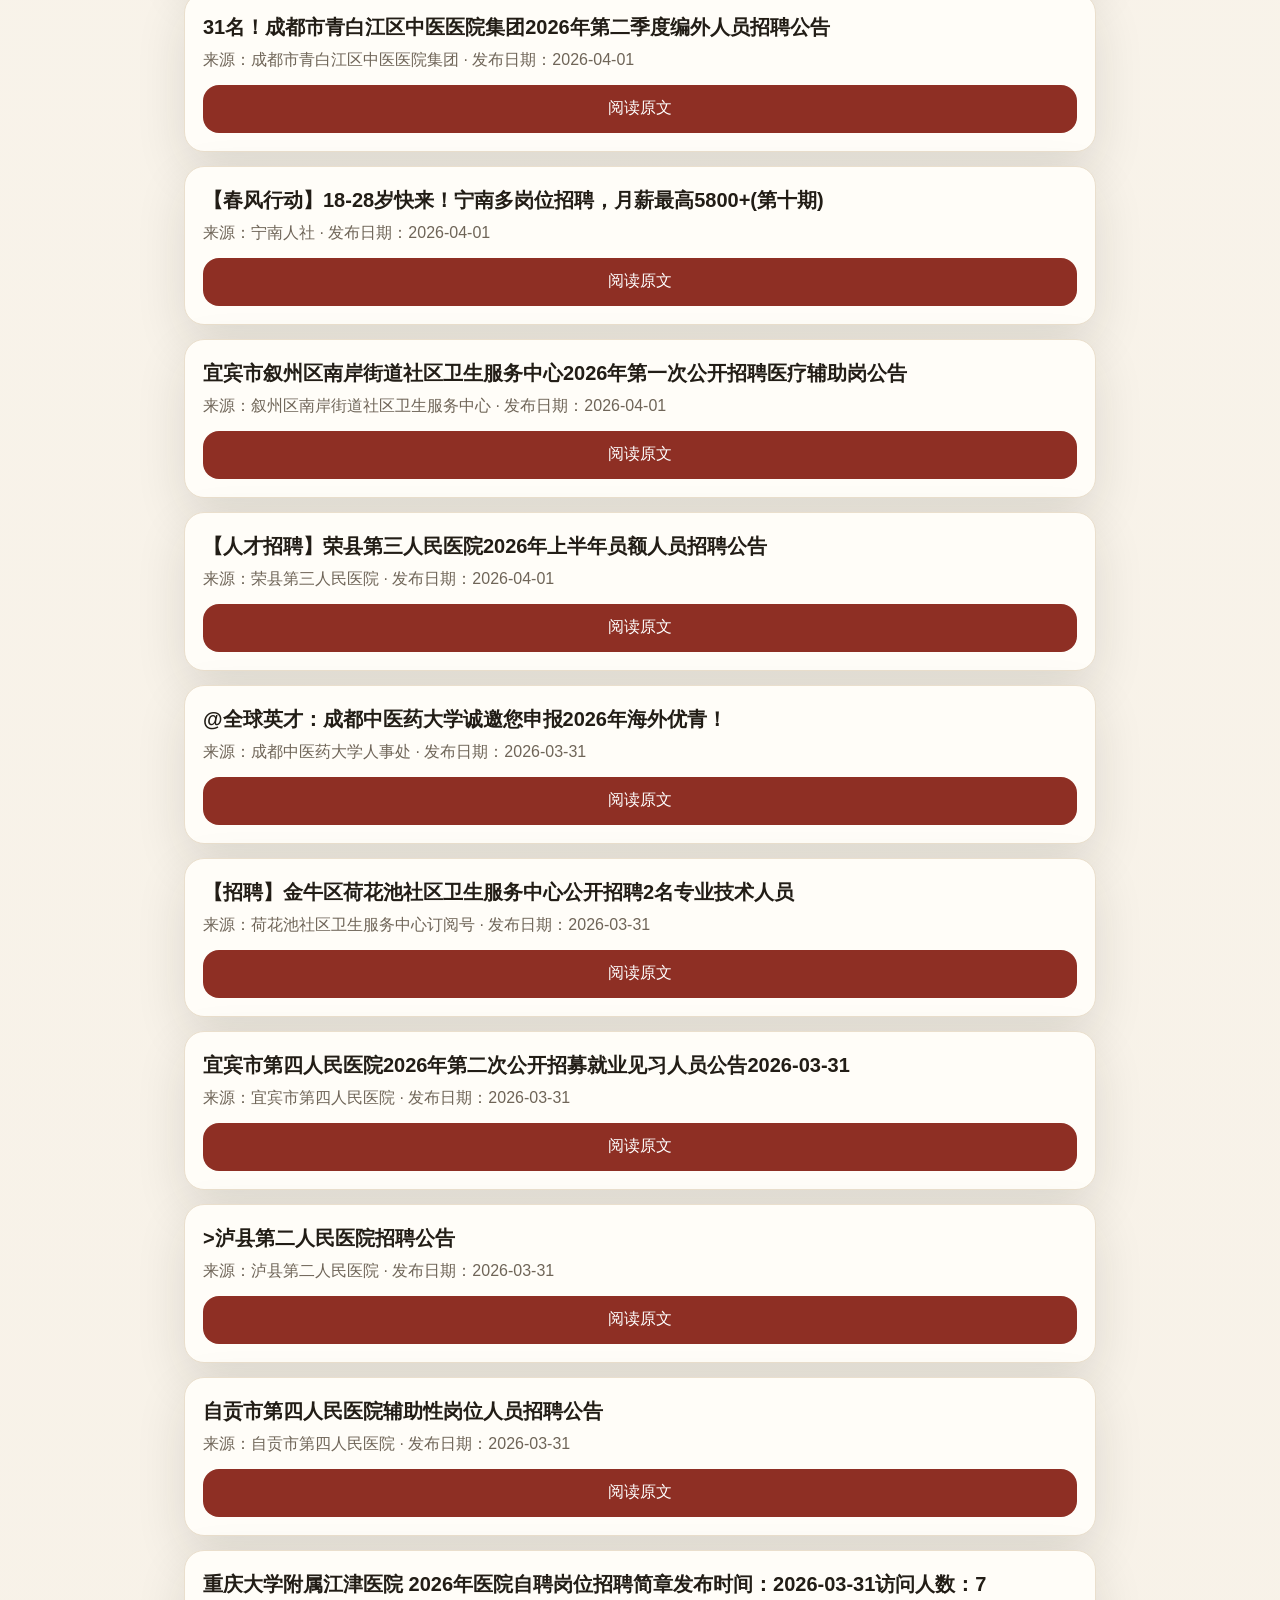
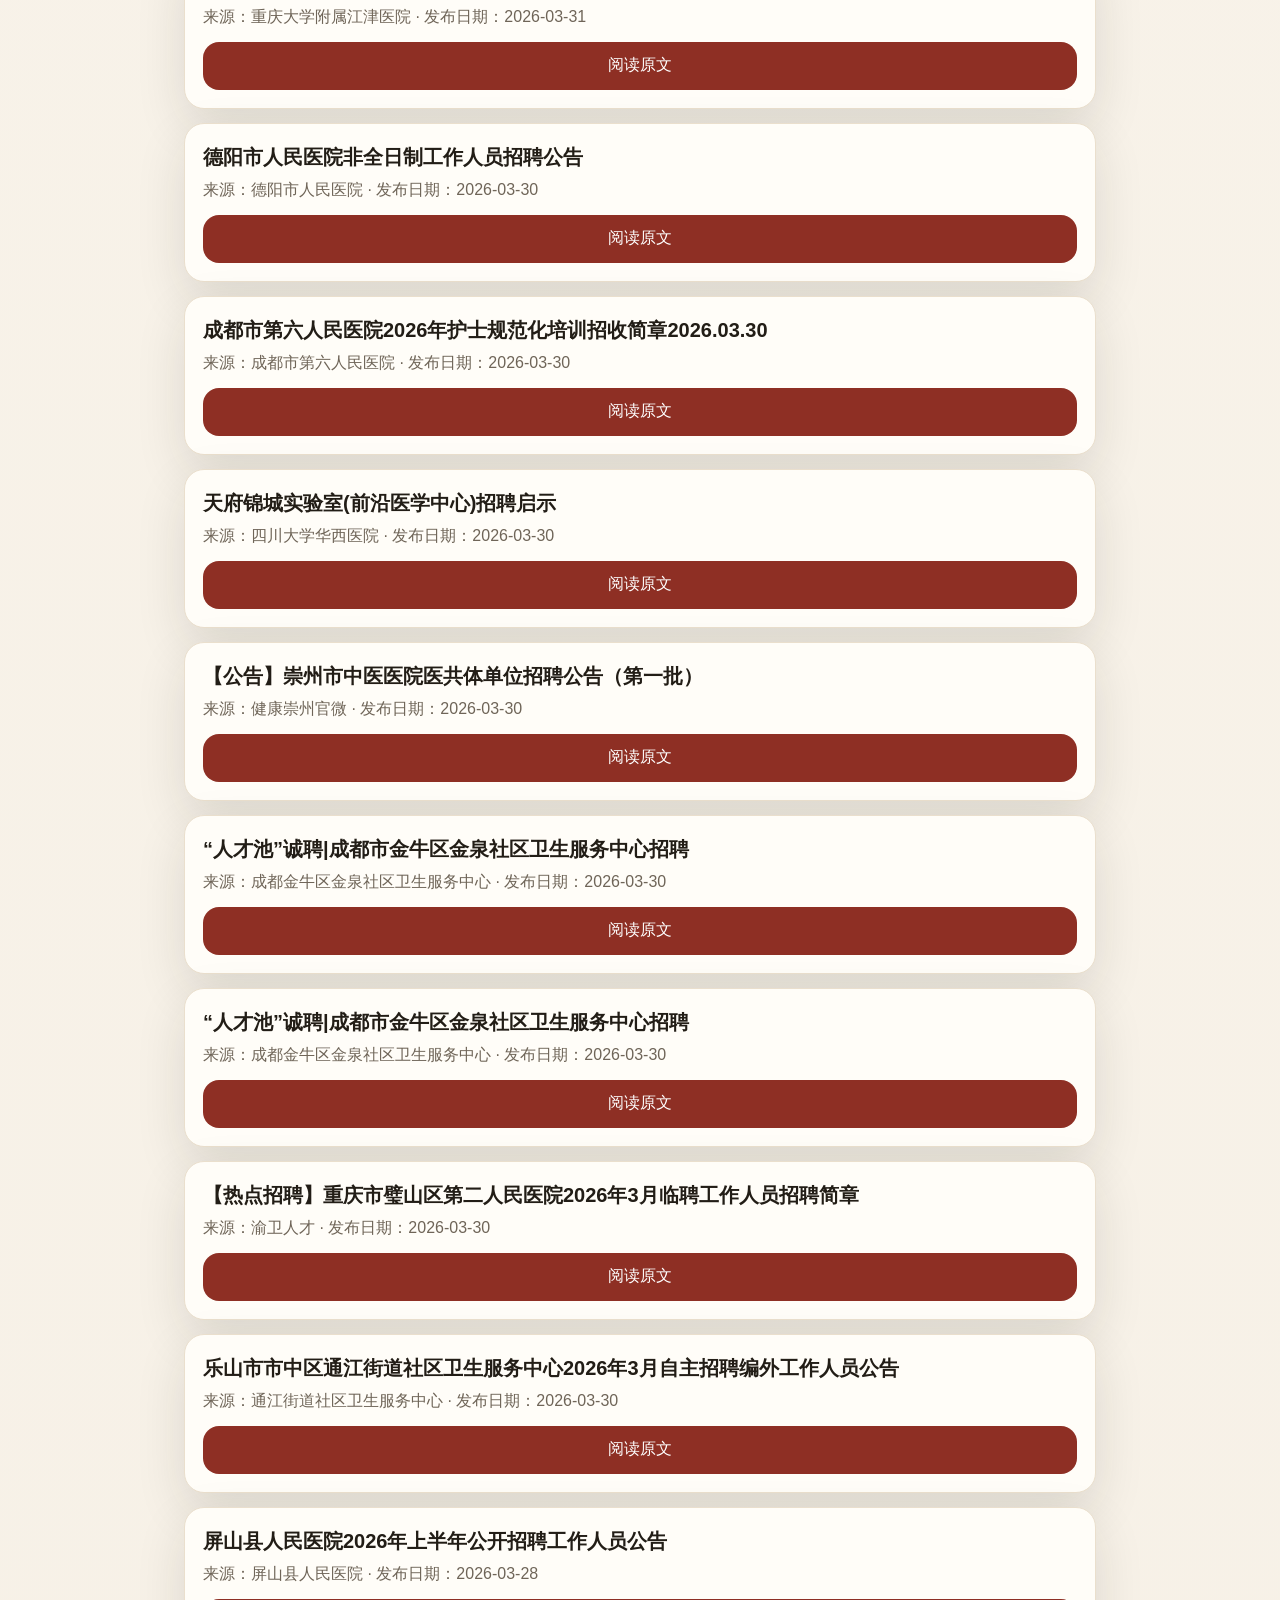
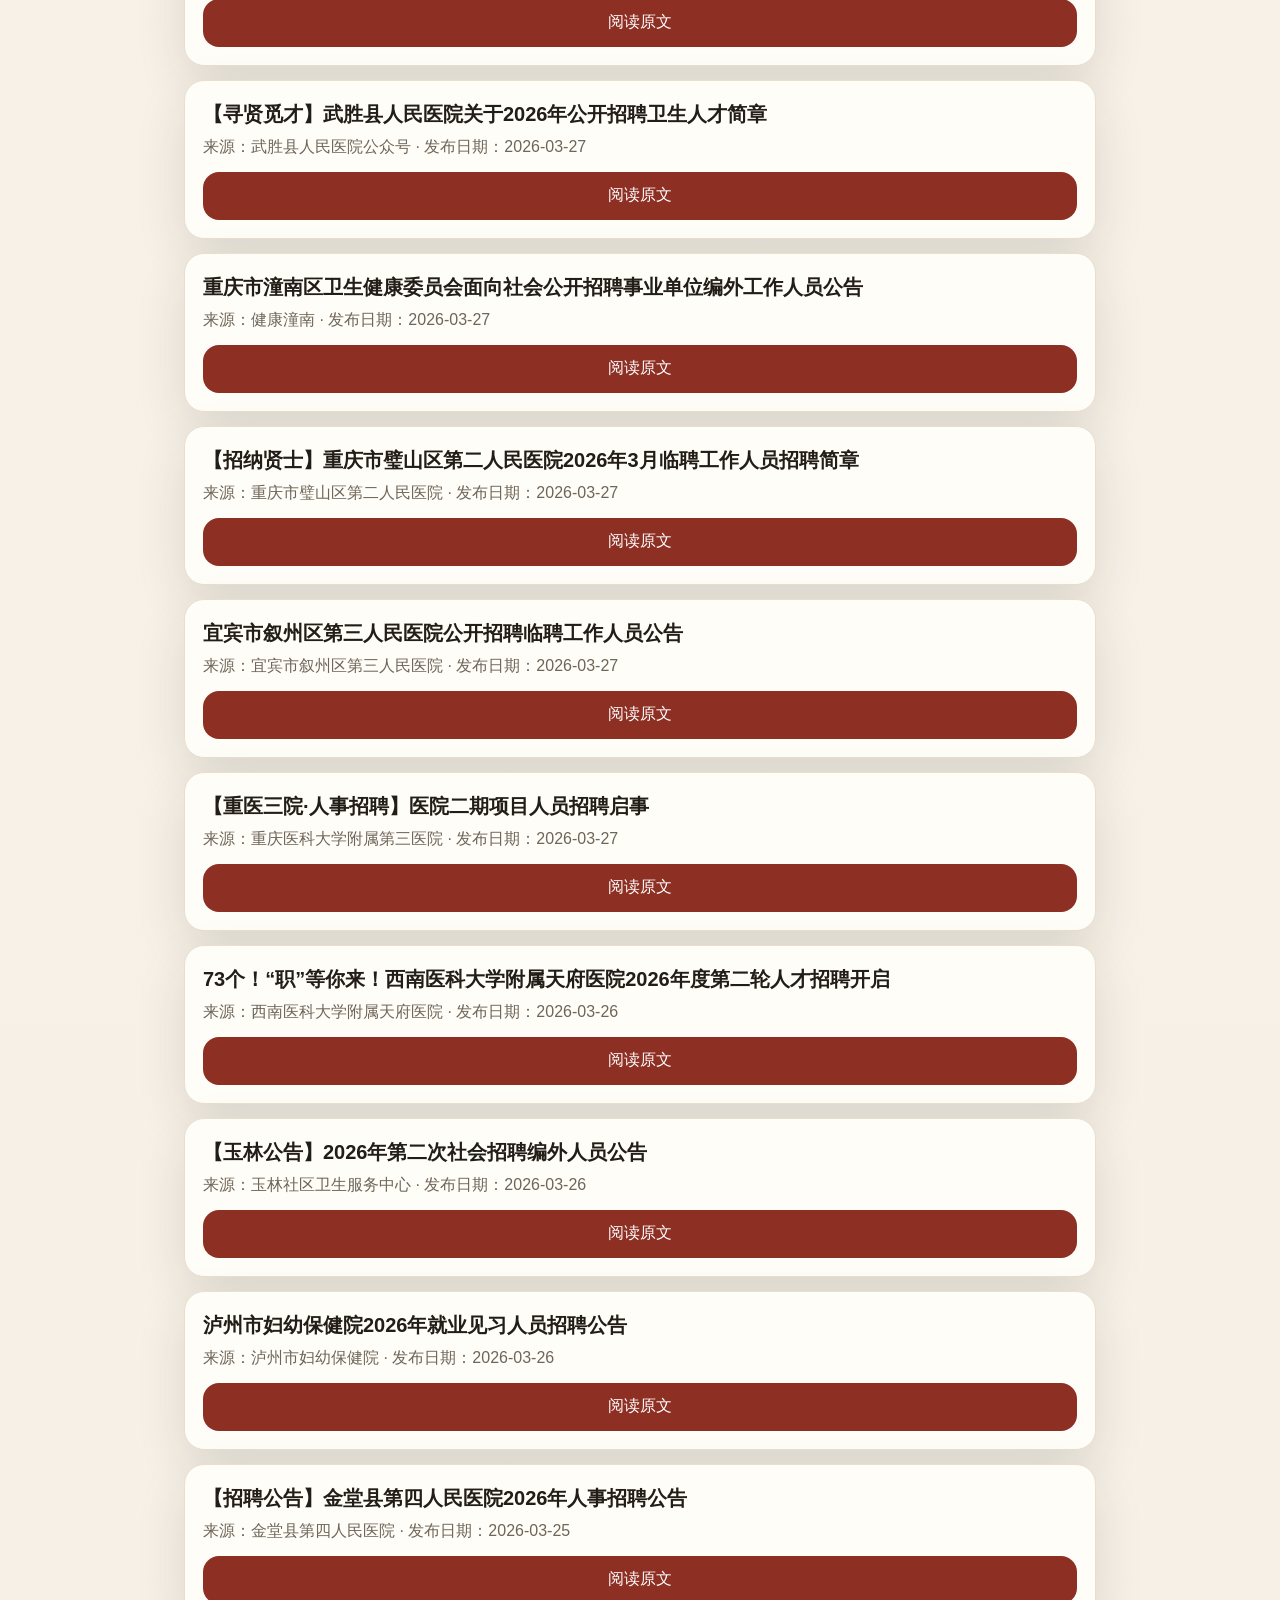
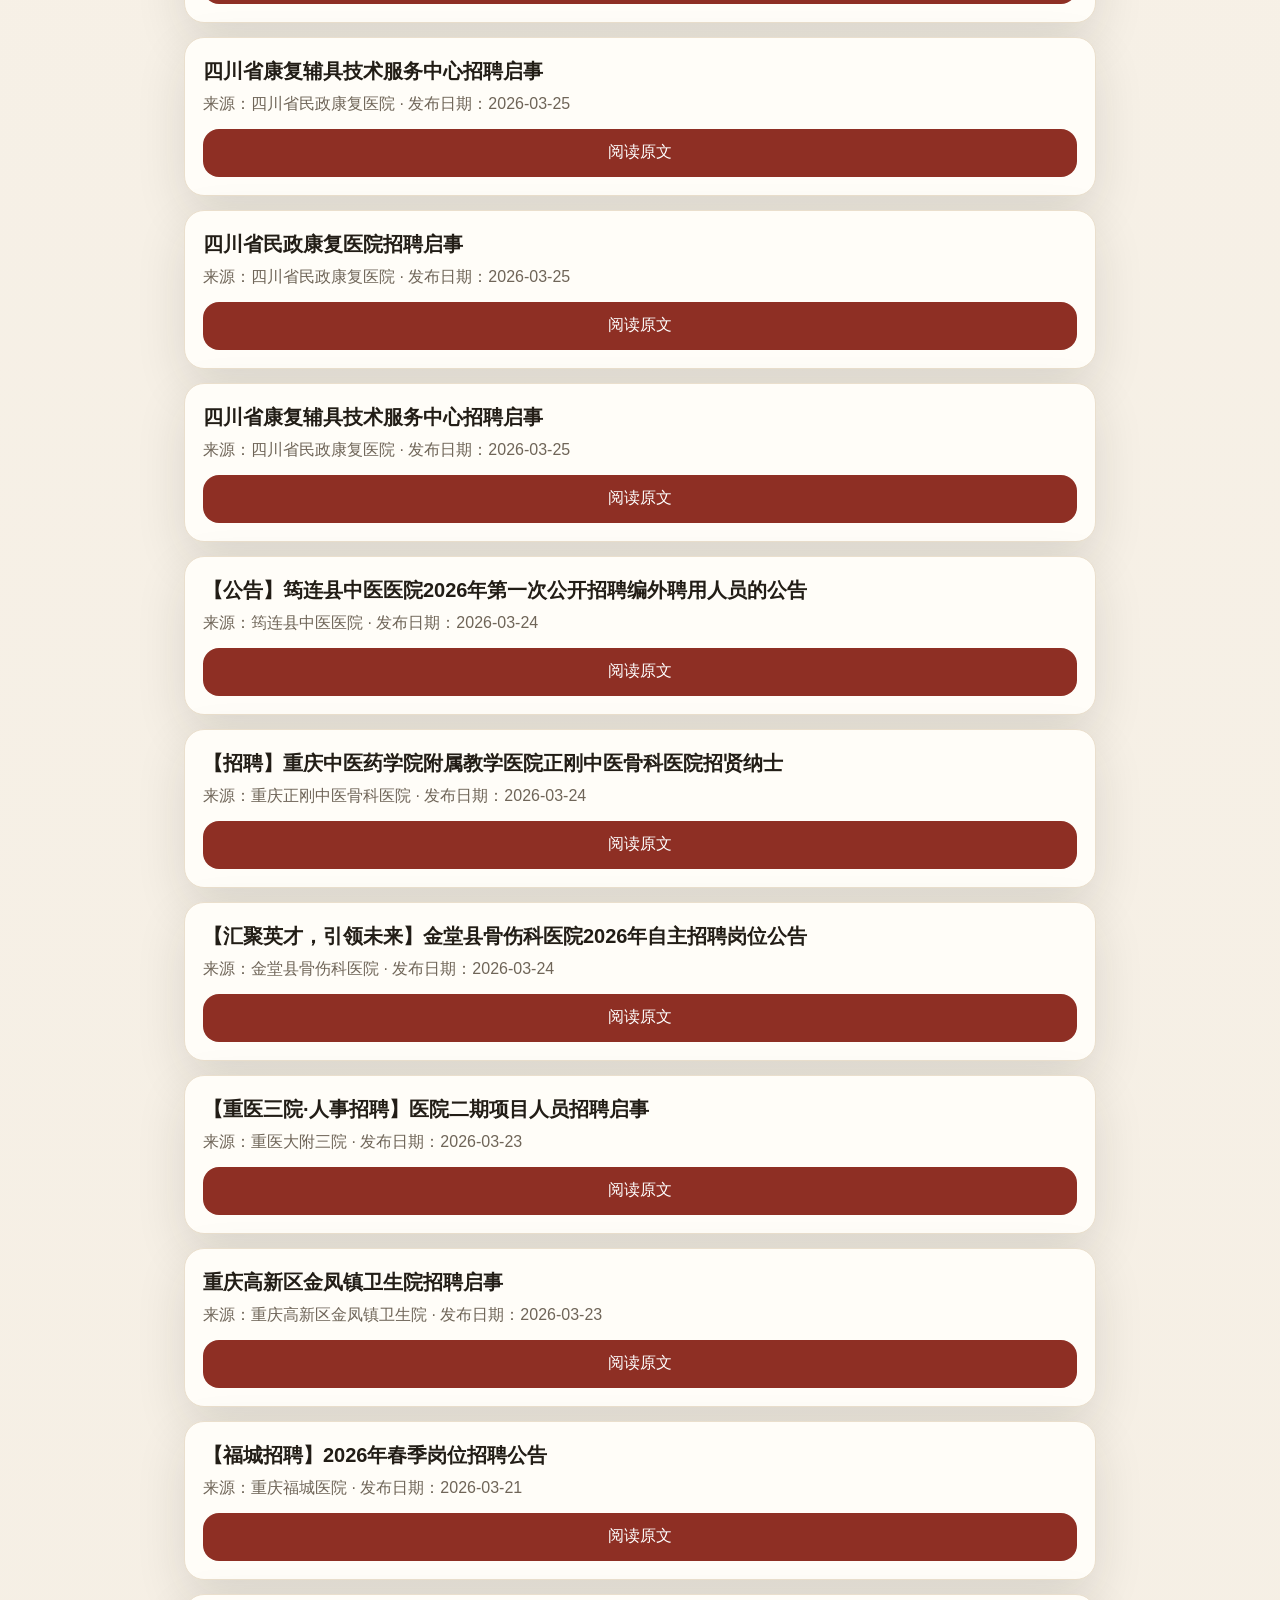
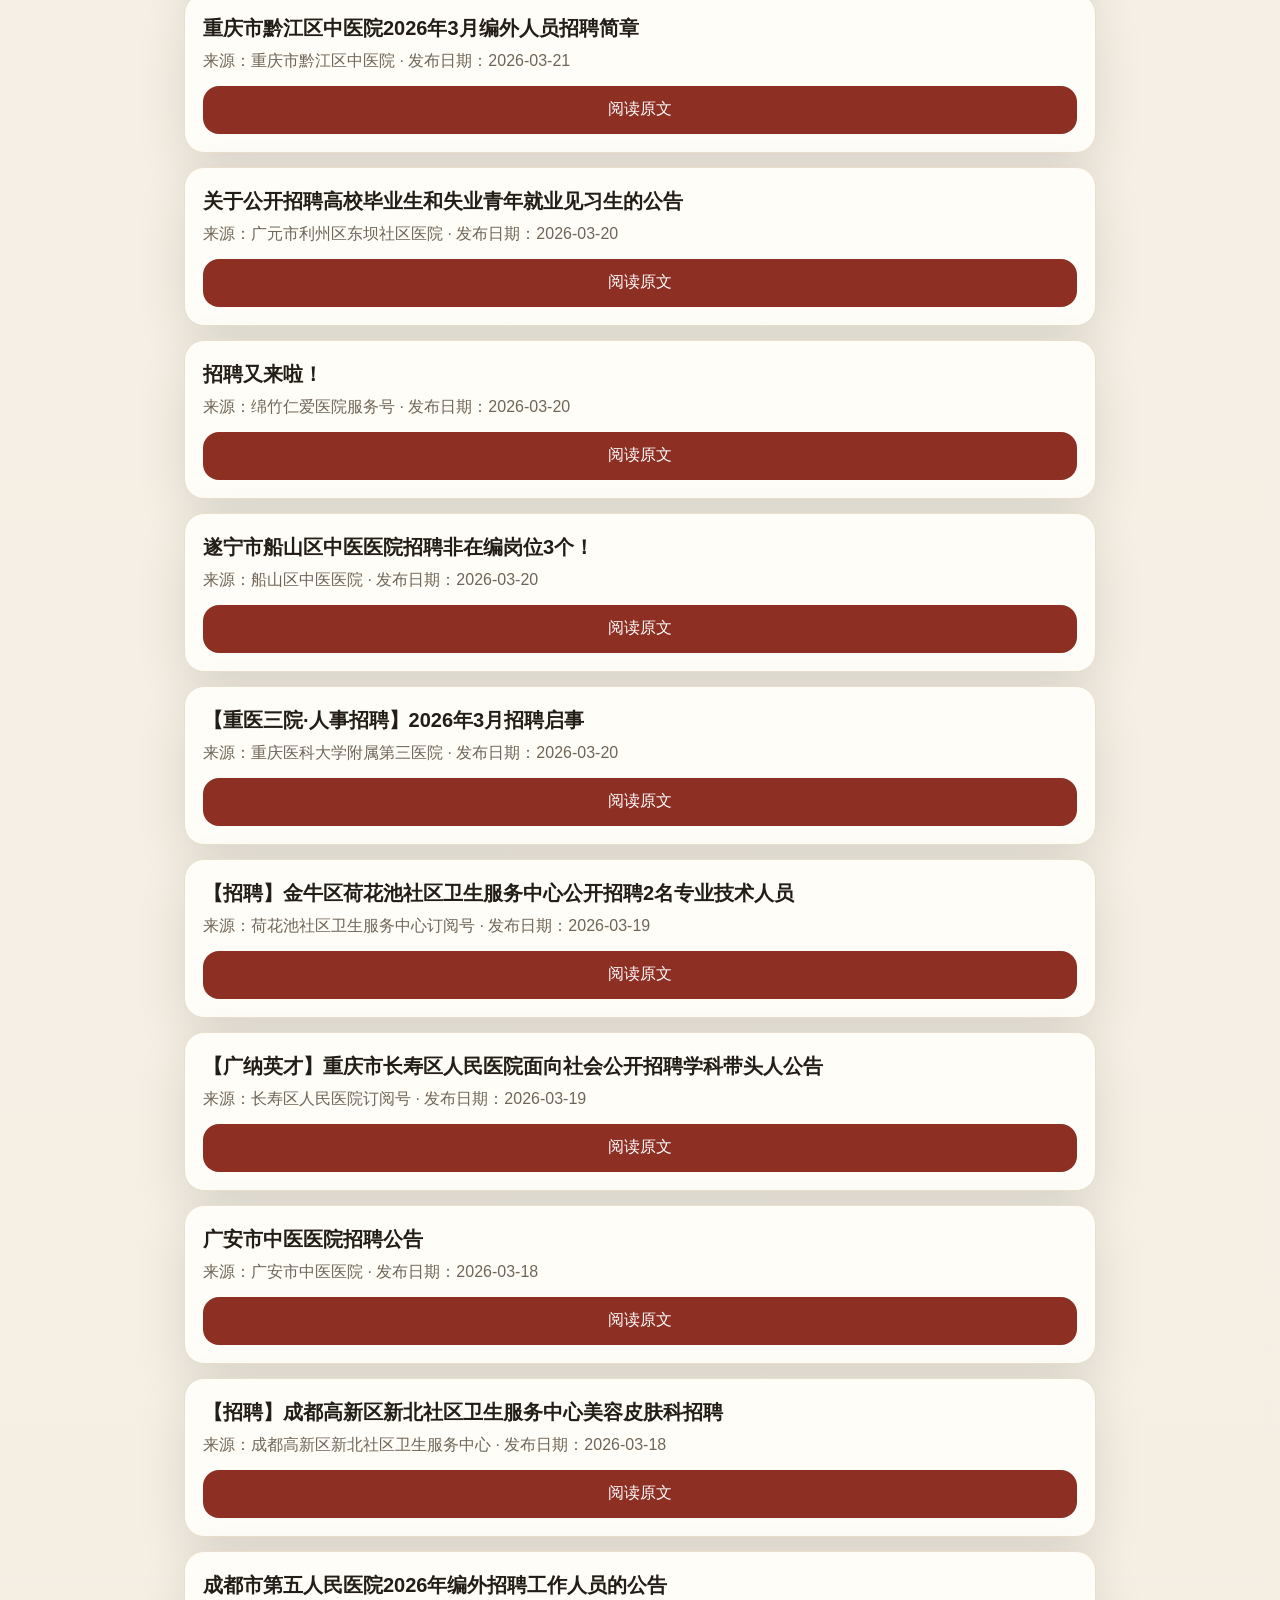
==== commit 6ce80ce5: "update recruitment static site" ====
--- a/index.html
+++ b/index.html
@@ -11,16 +11,17 @@
     <header class="hero">
       <p class="eyebrow">Recruitment Digest</p>
       <h1>最新招聘公告</h1>
-      <p class="hero-copy">展示最近 30 天已确认招聘公告，点击阅读原文前会先提示关注公众号。</p>
+      <p class="hero-copy">展示最近 30 天已确认招聘公告，按发布时间汇总，支持标题和来源检索。</p>
     </header>
 
     <section class="search-panel" aria-label="搜索招聘标题">
       <label class="search-label" for="searchInput">关键词搜索</label>
       <div class="search-row">
-        <input id="searchInput" type="search" placeholder="输入职位、医院、人才引进等关键词">
+        <input id="searchInput" type="search" placeholder="输入医院、地区、人才引进等关键词">
         <button id="searchButton" type="button">搜索</button>
       </div>
       <p id="resultMeta" class="result-meta">正在加载招聘公告...</p>
+      <p id="updateTime" class="update-time">更新时间：正在加载...</p>
     </section>
 
     <section aria-label="招聘公告列表">
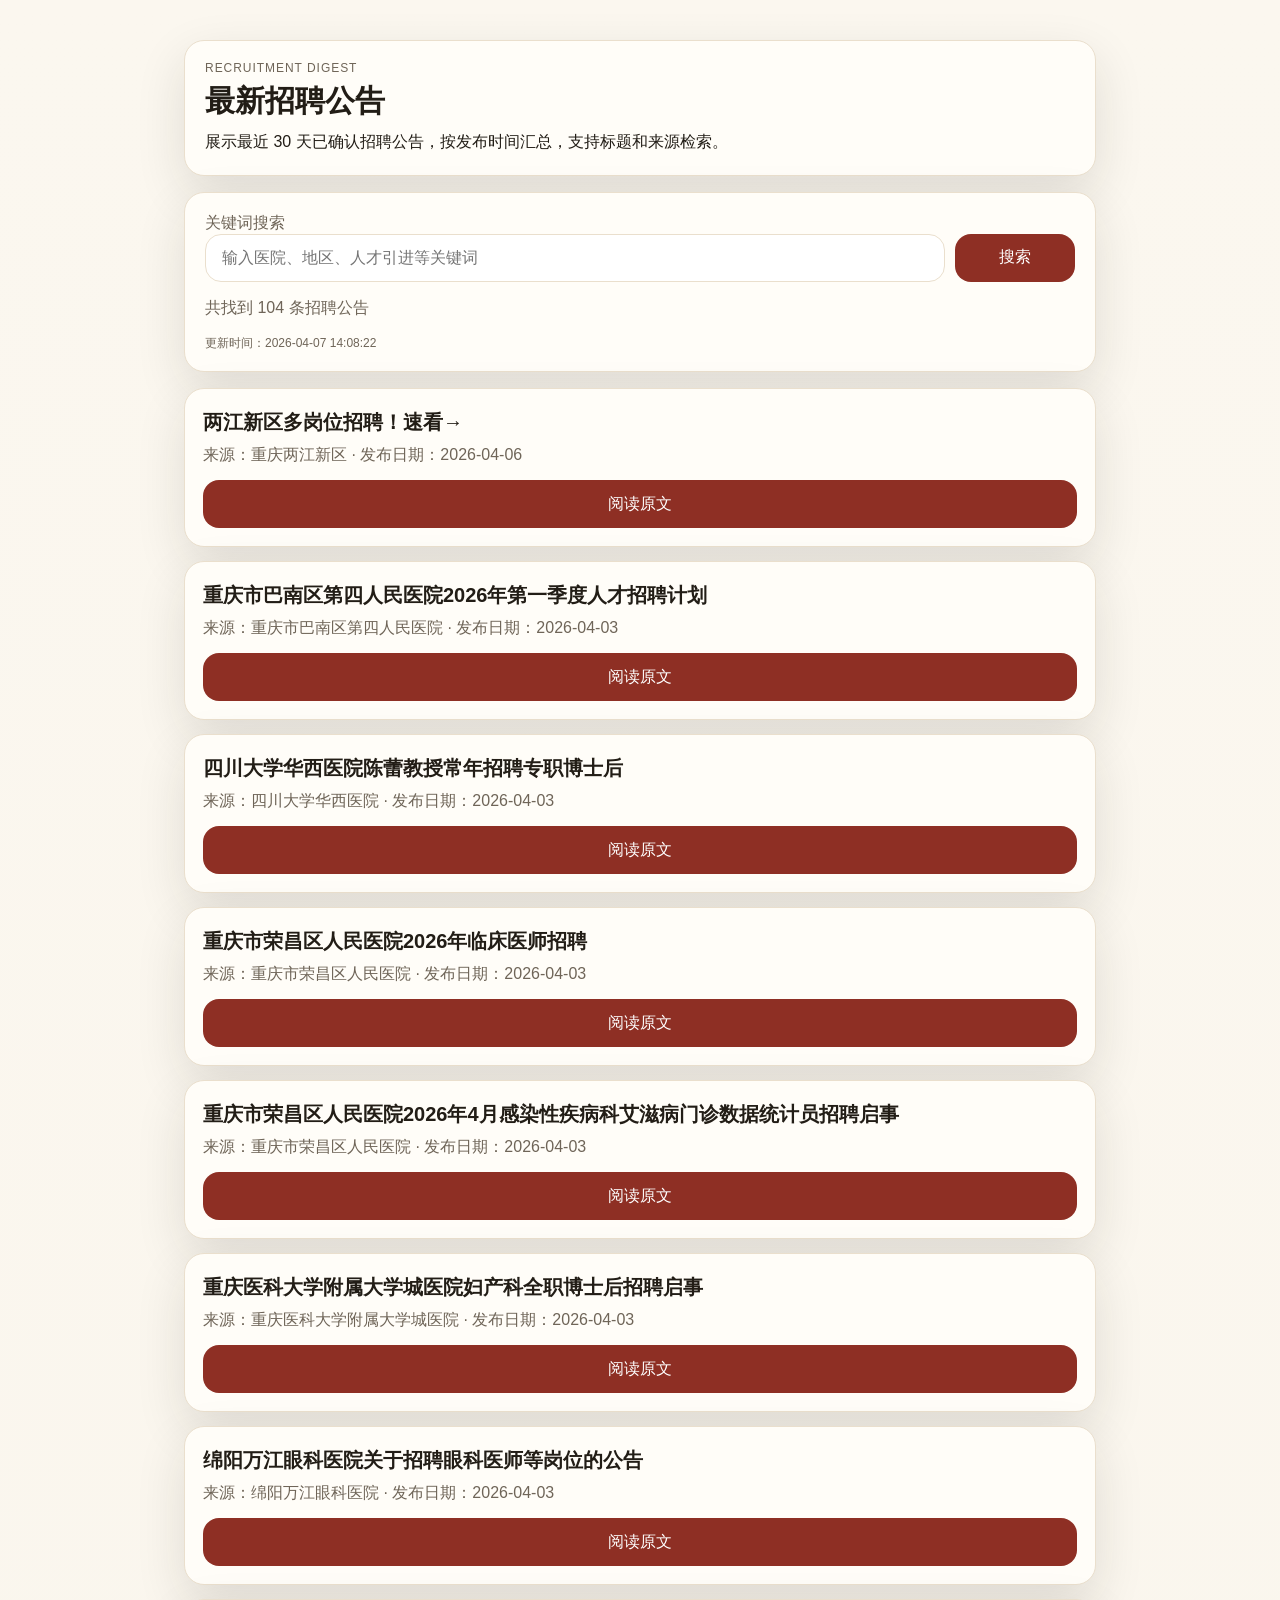
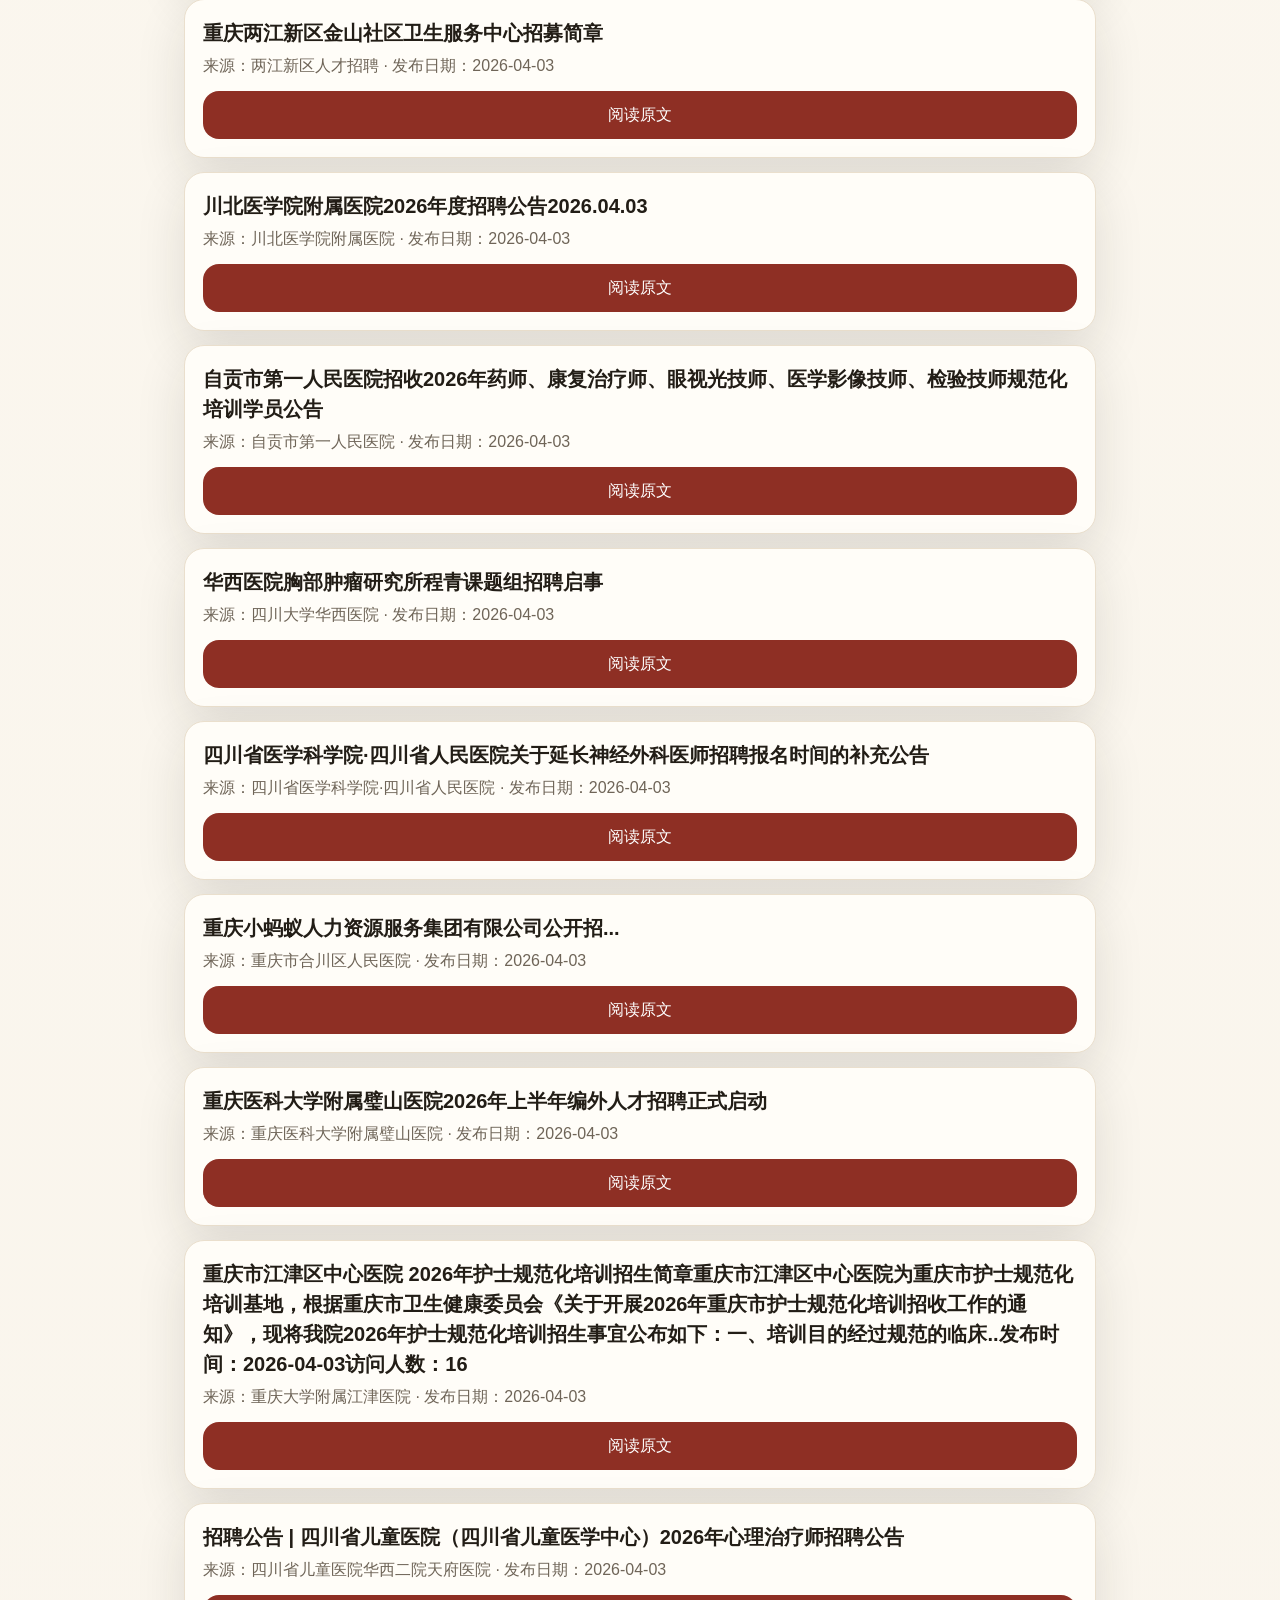
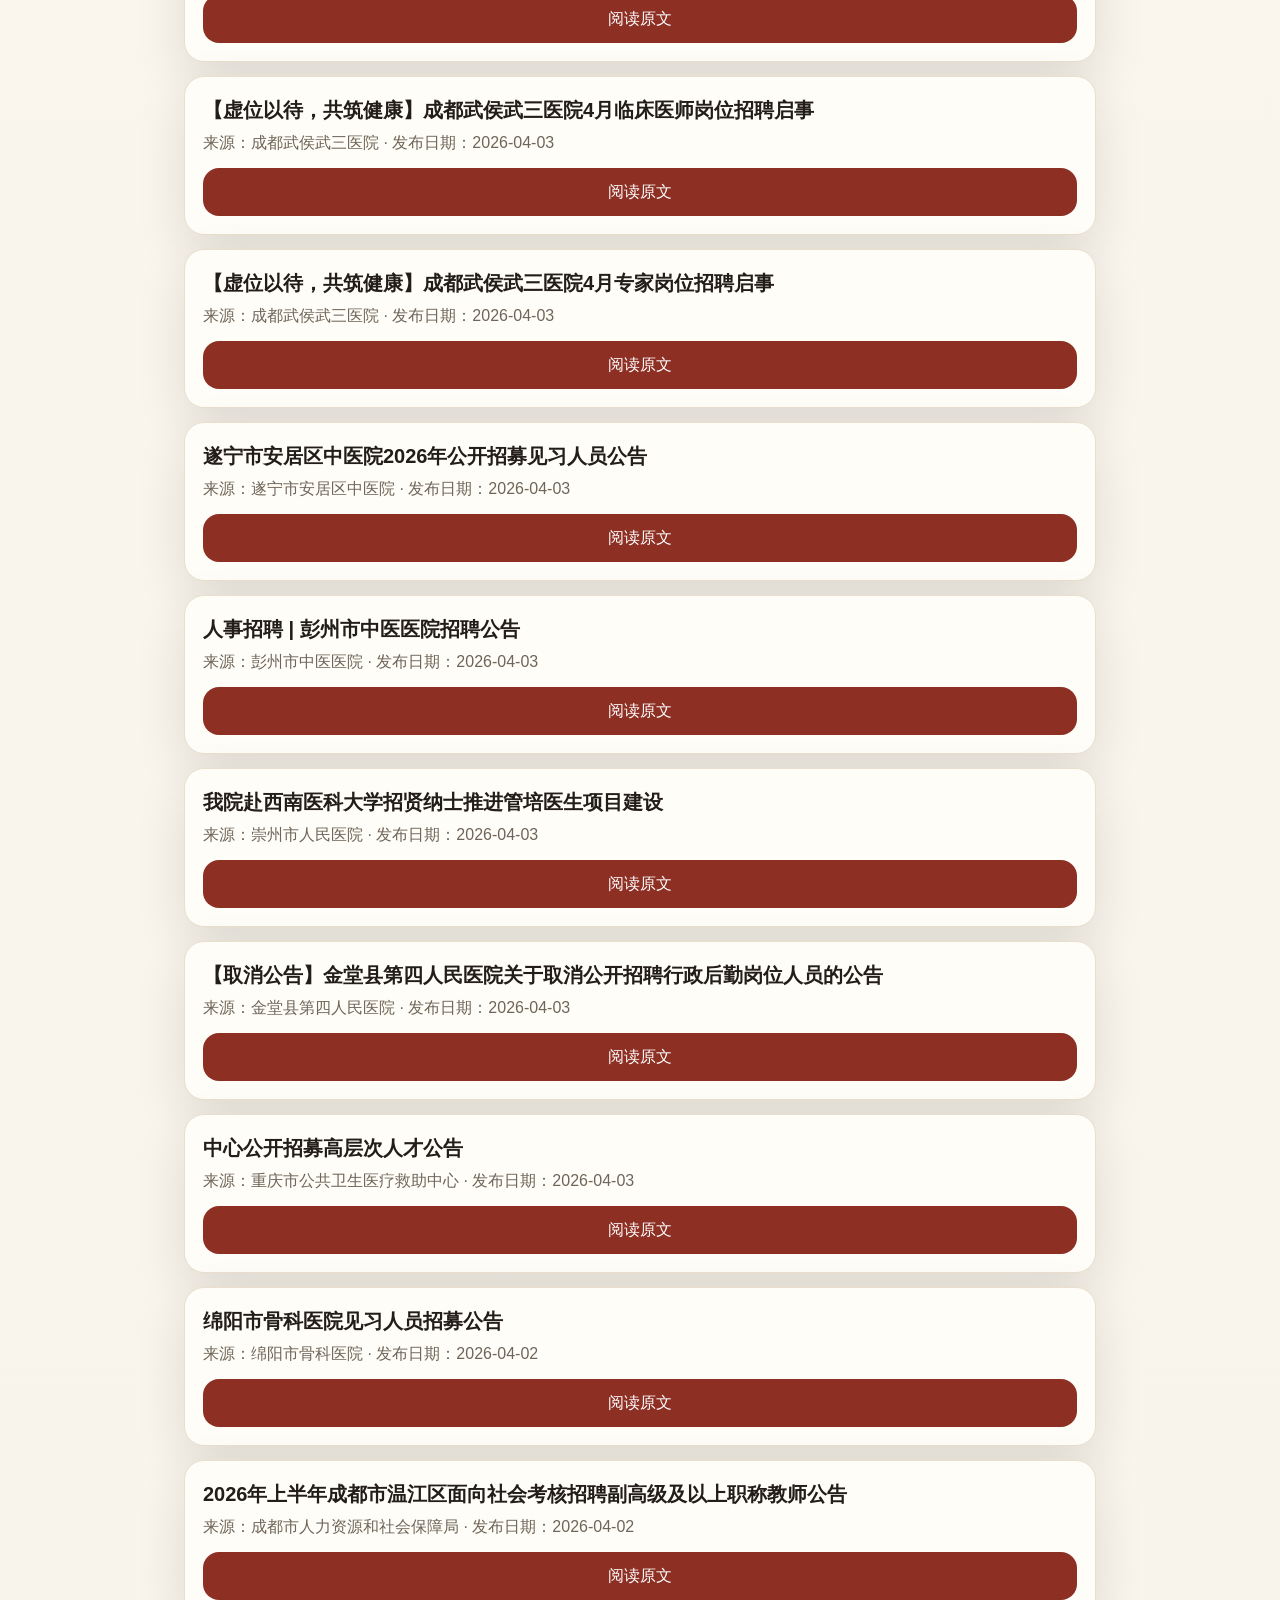
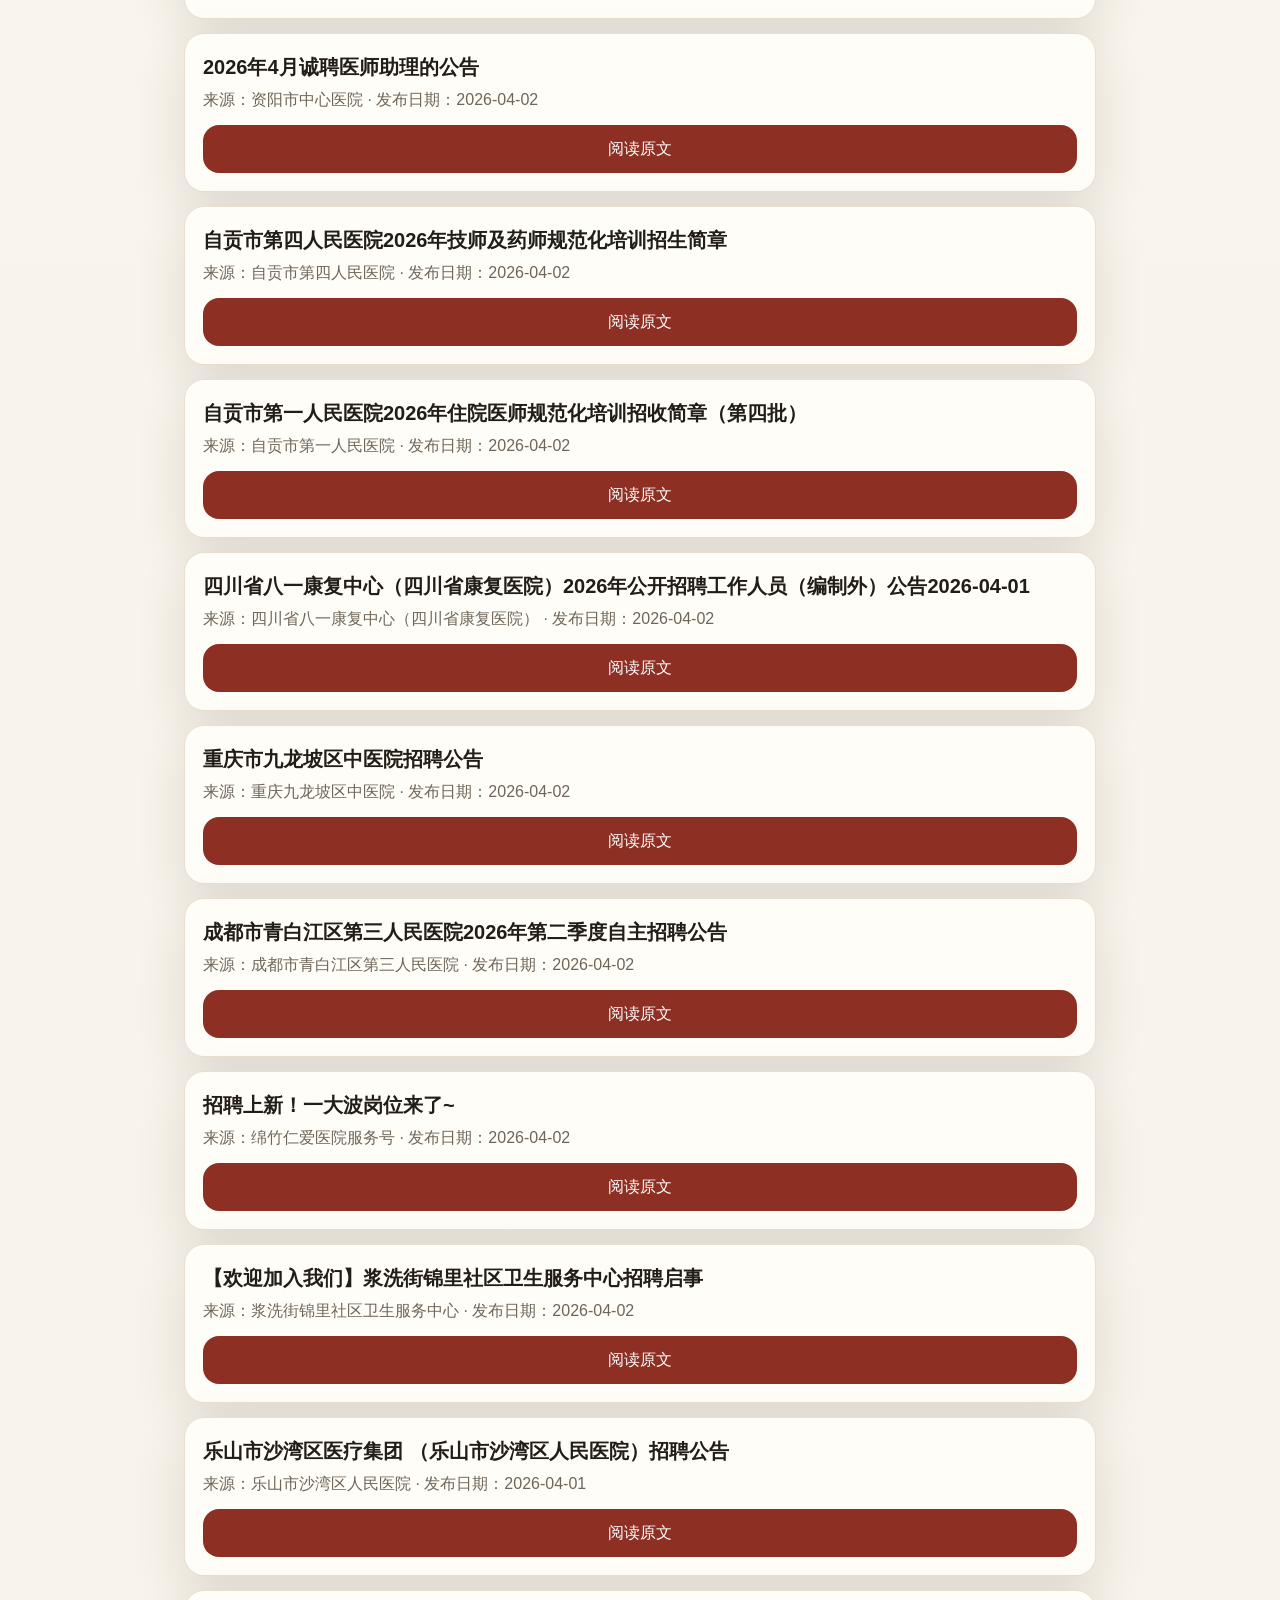
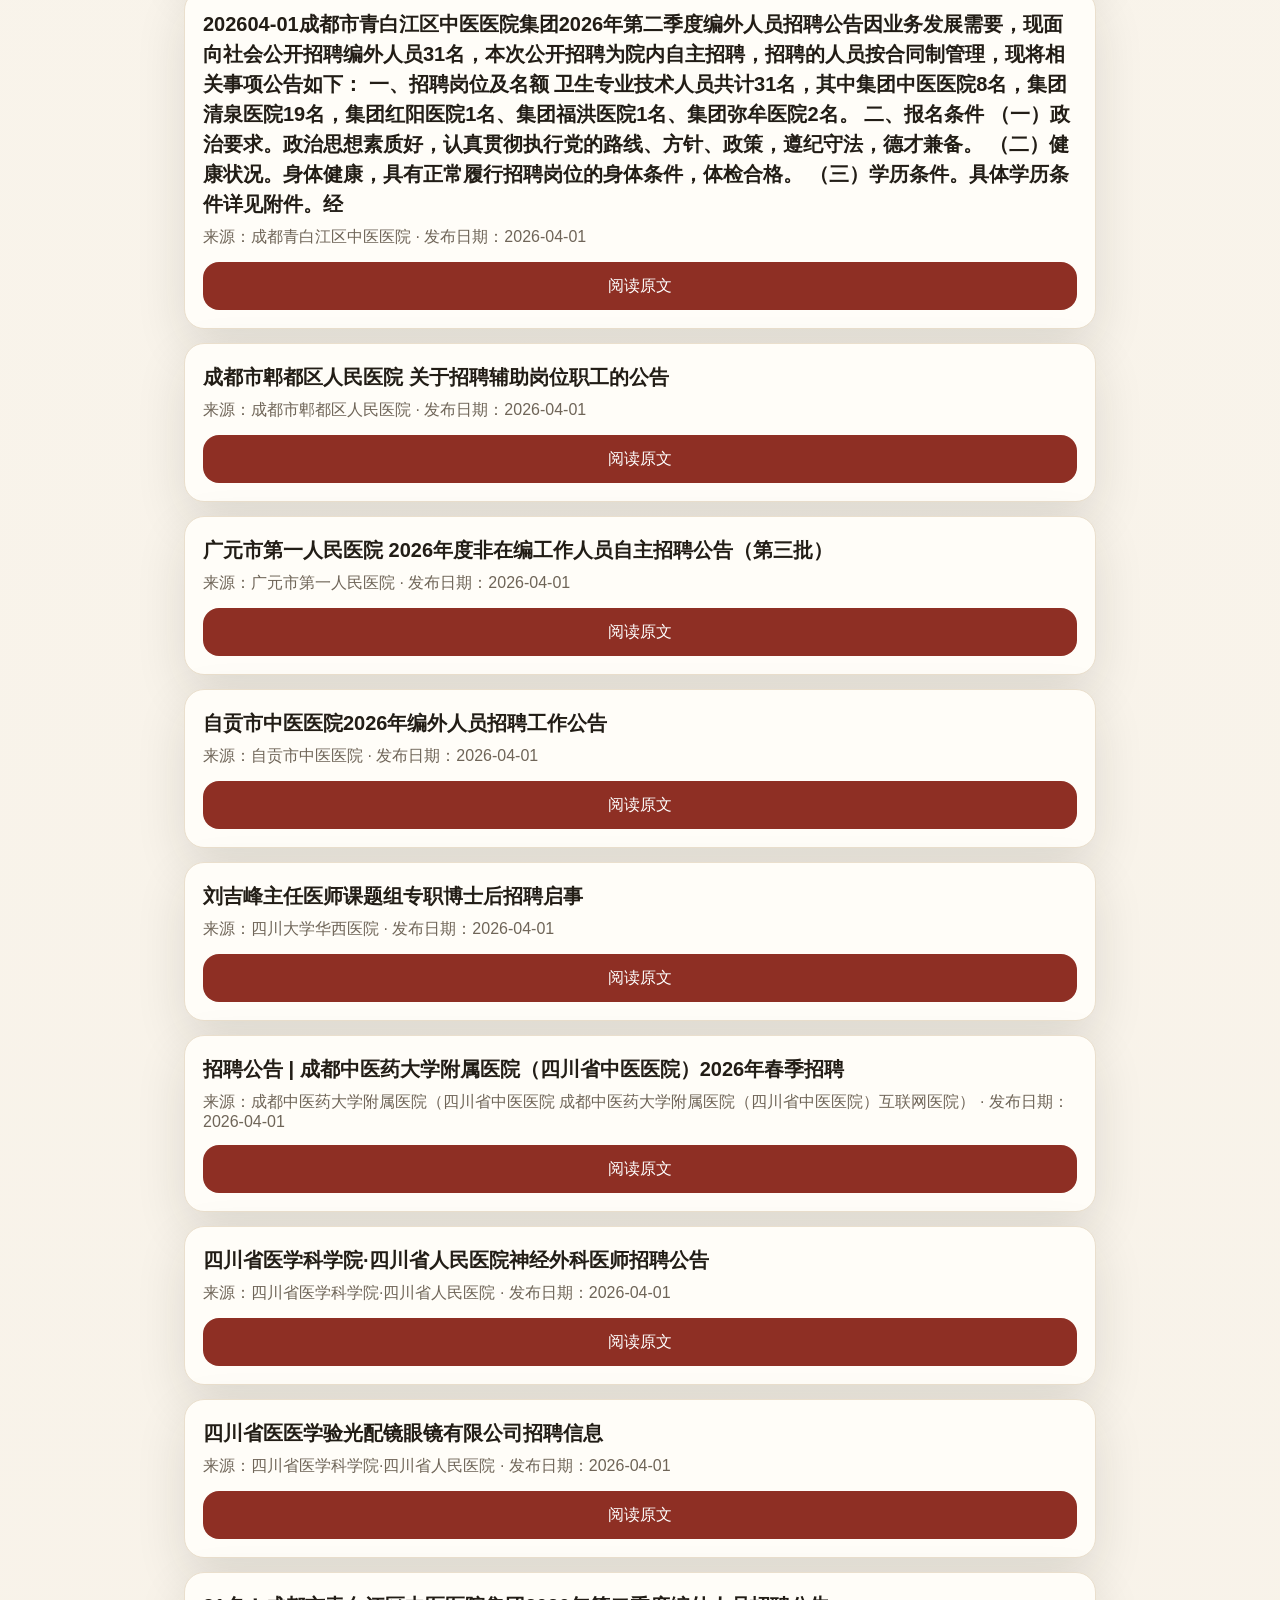
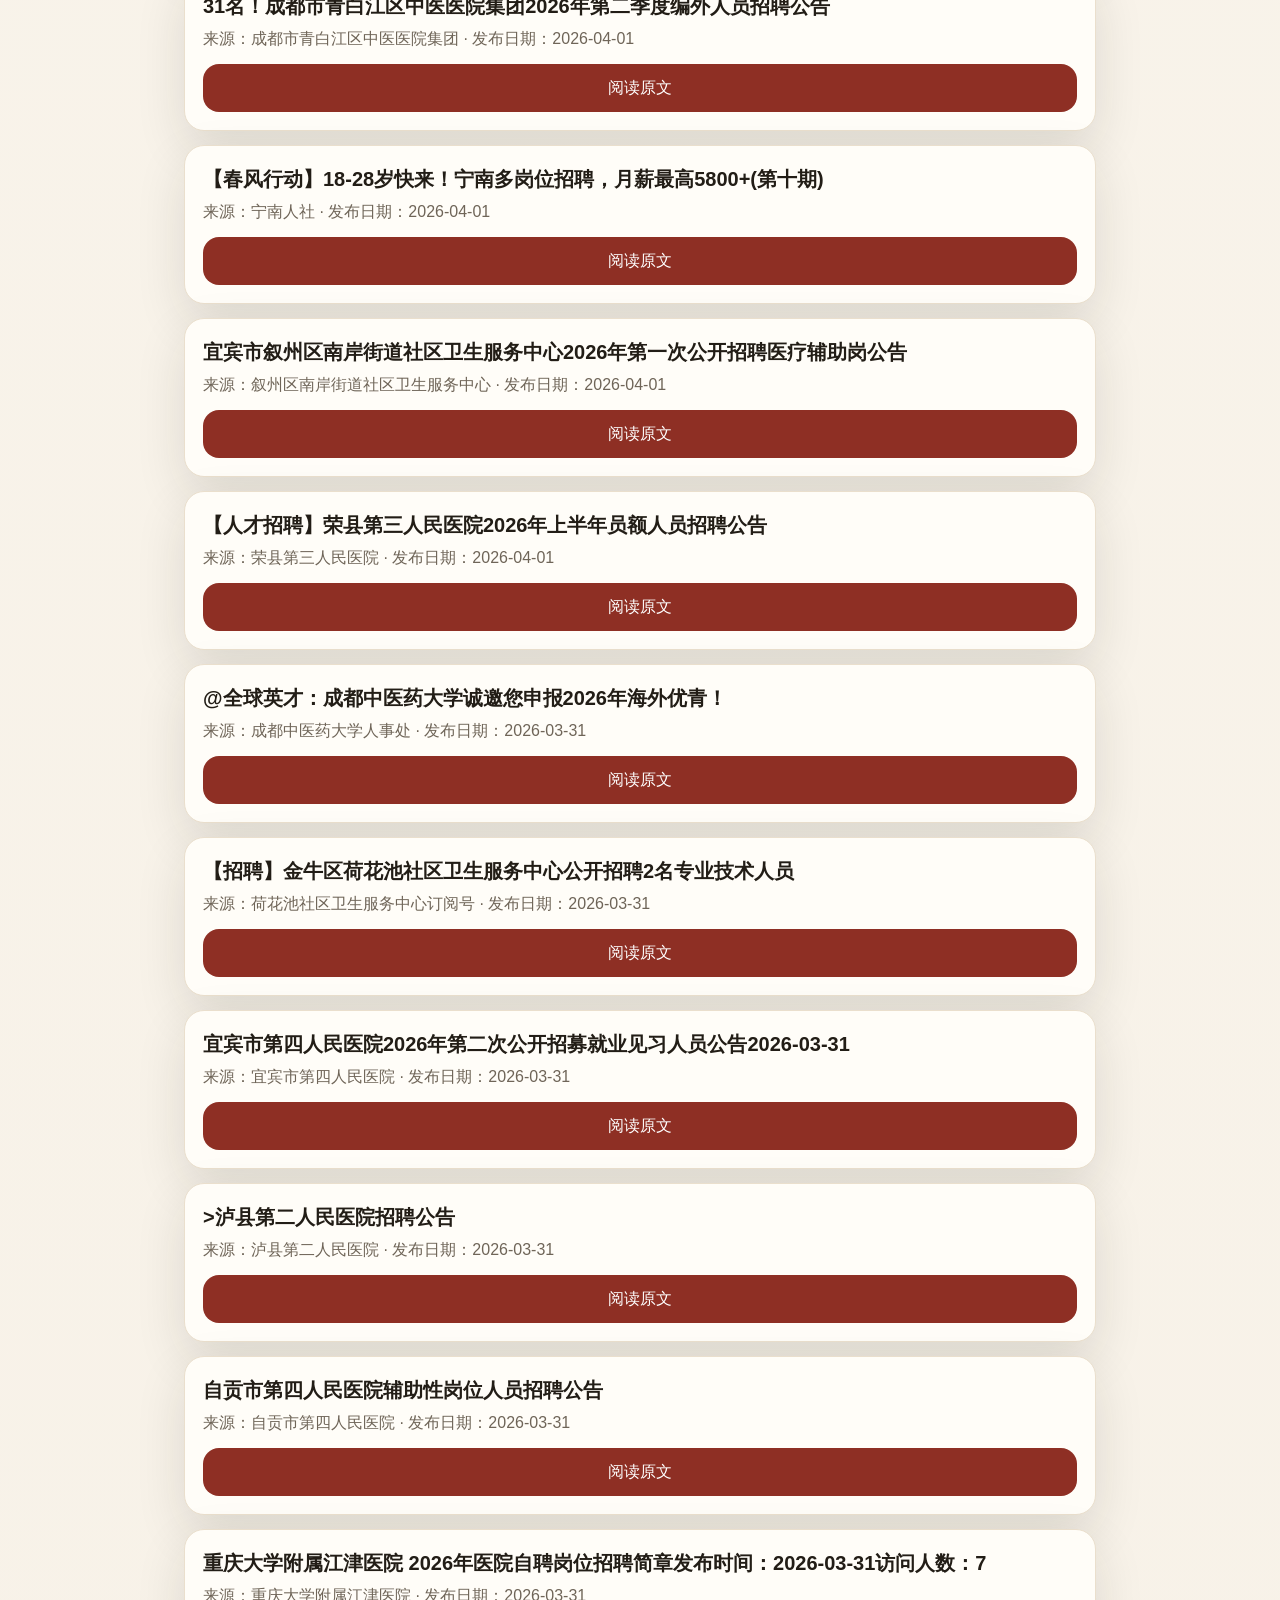
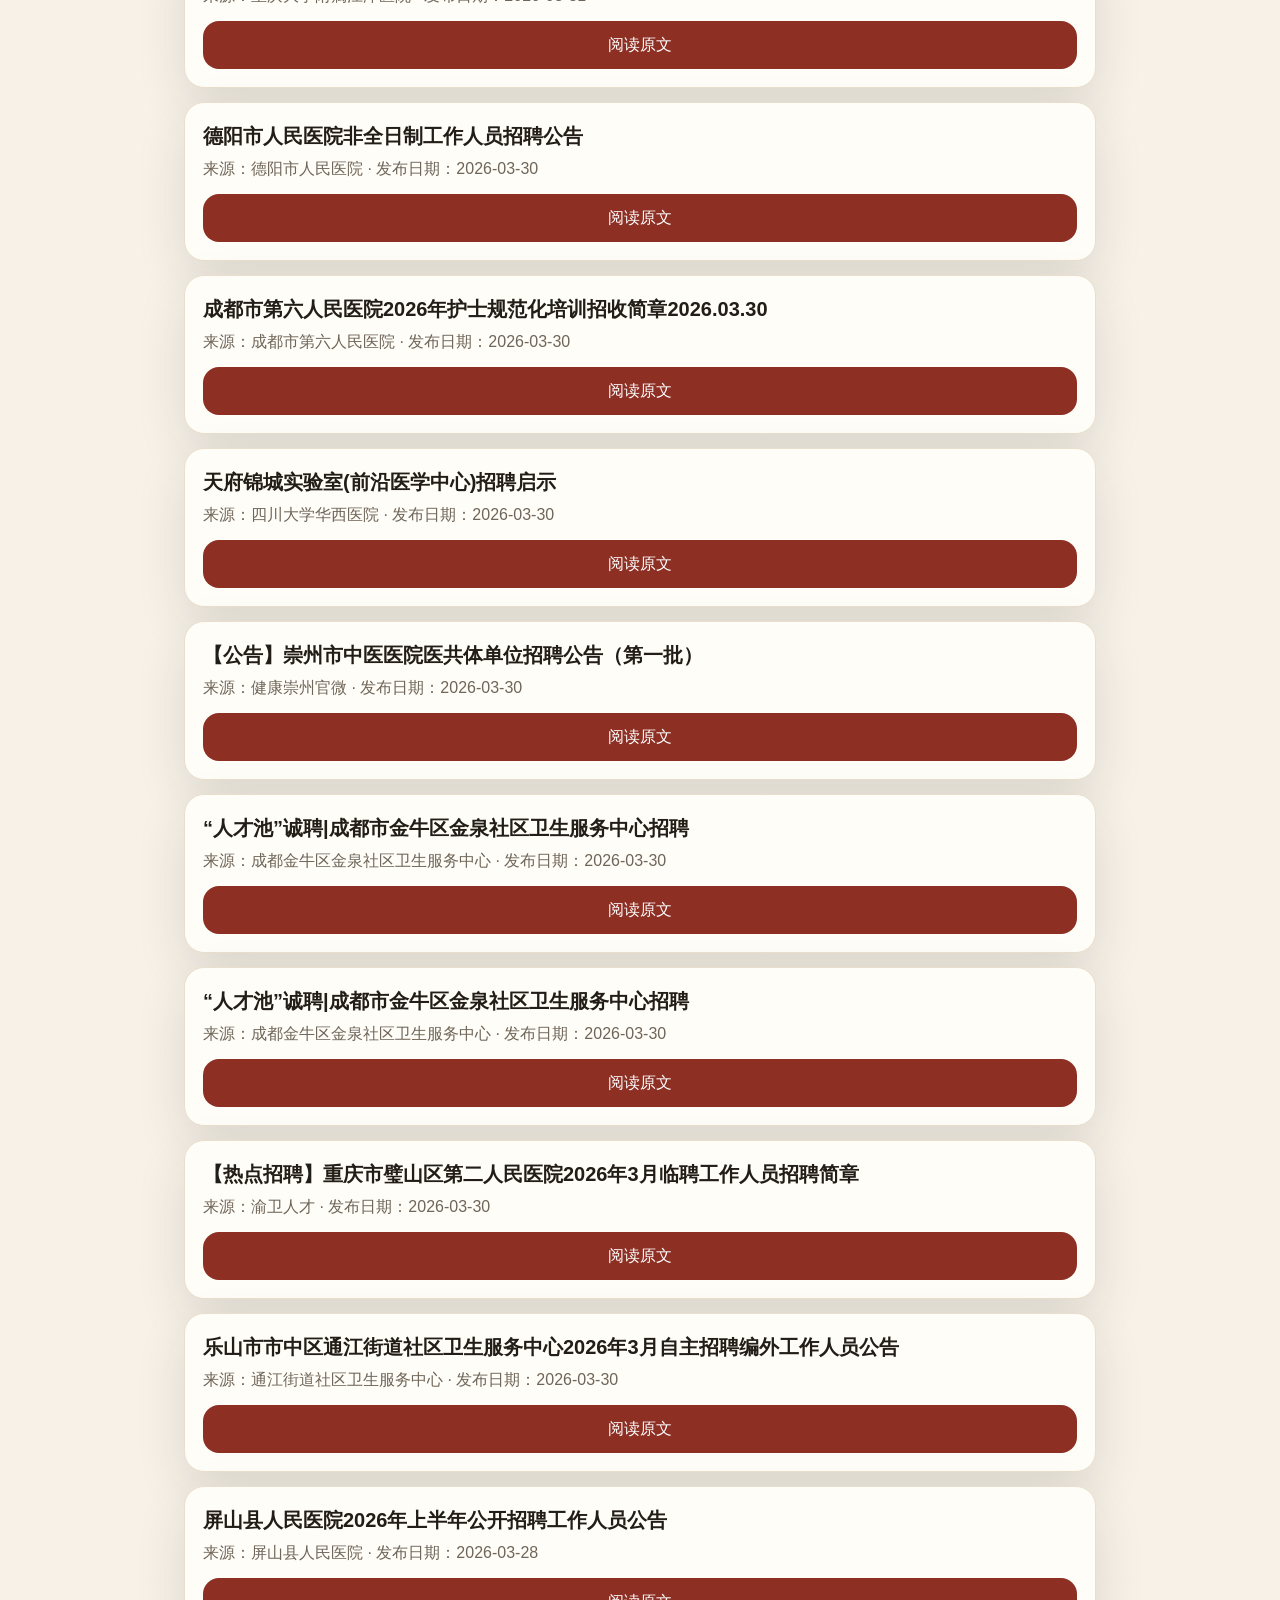
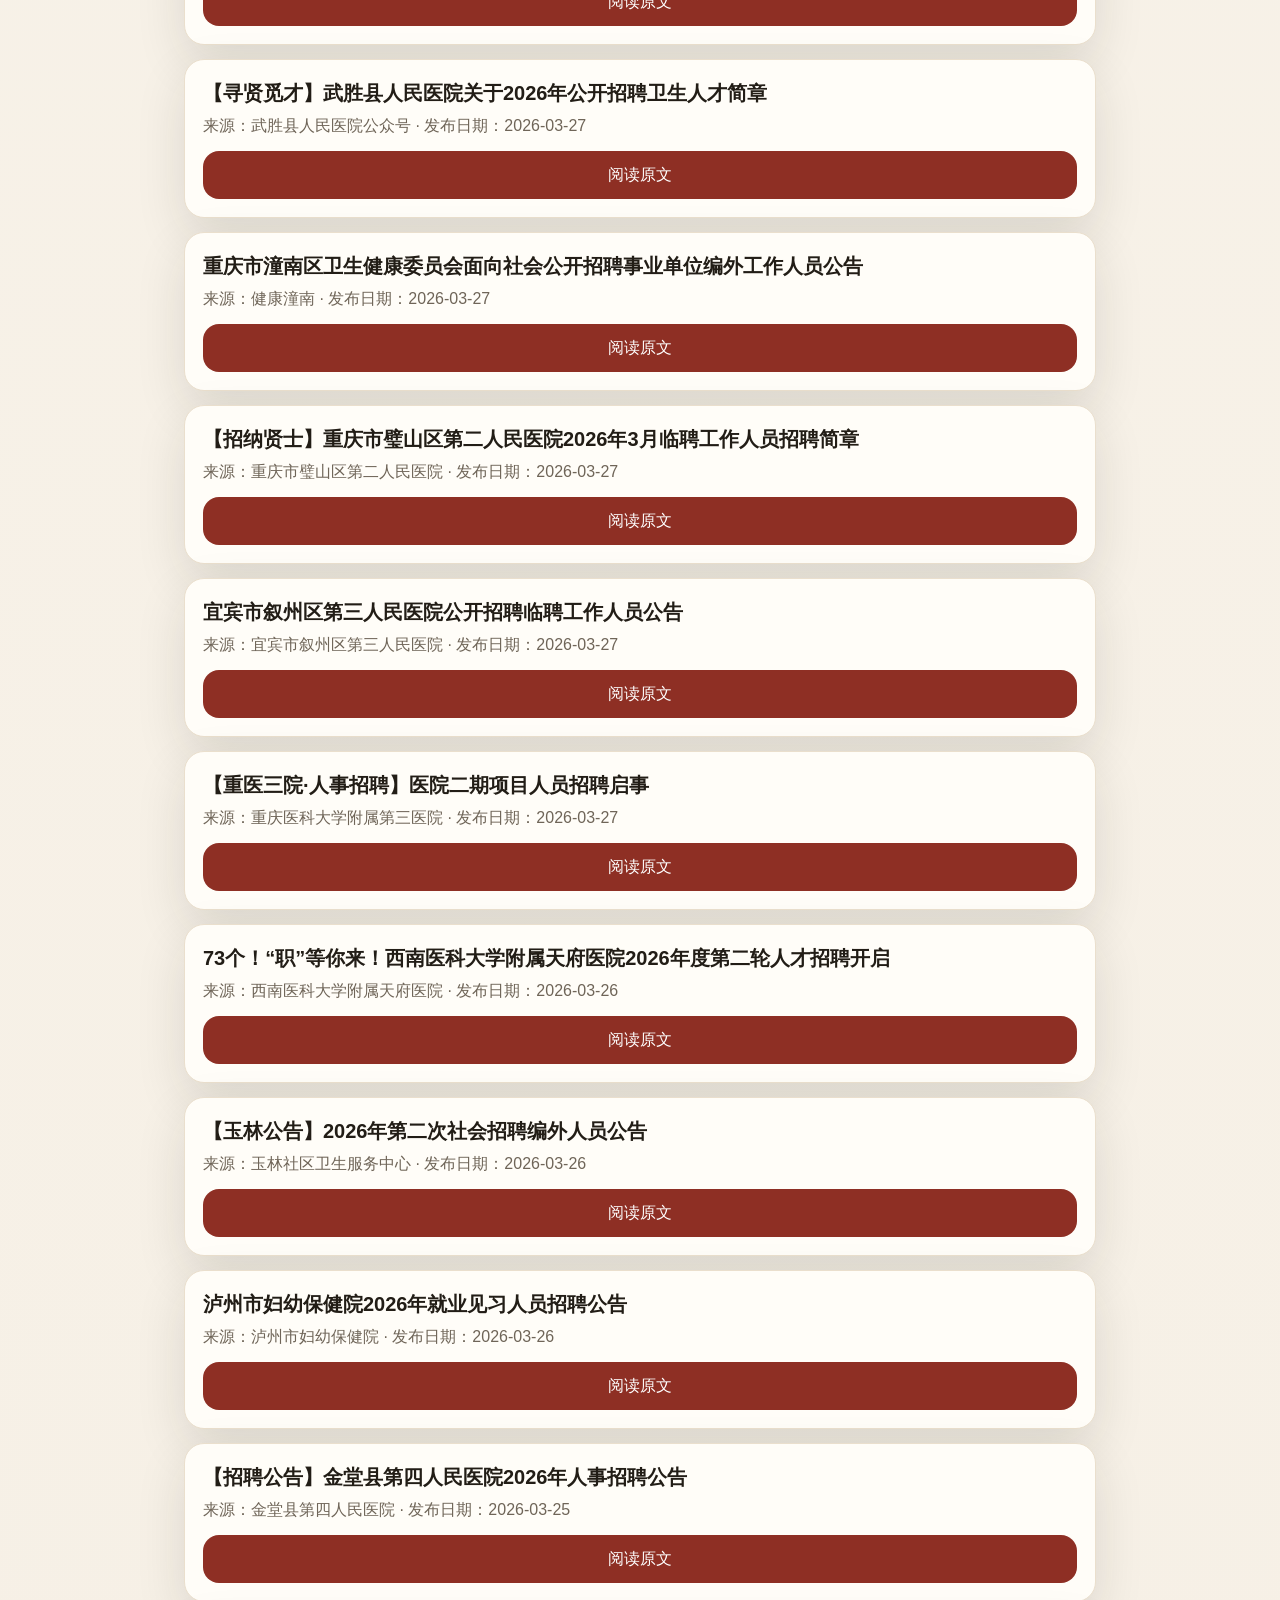
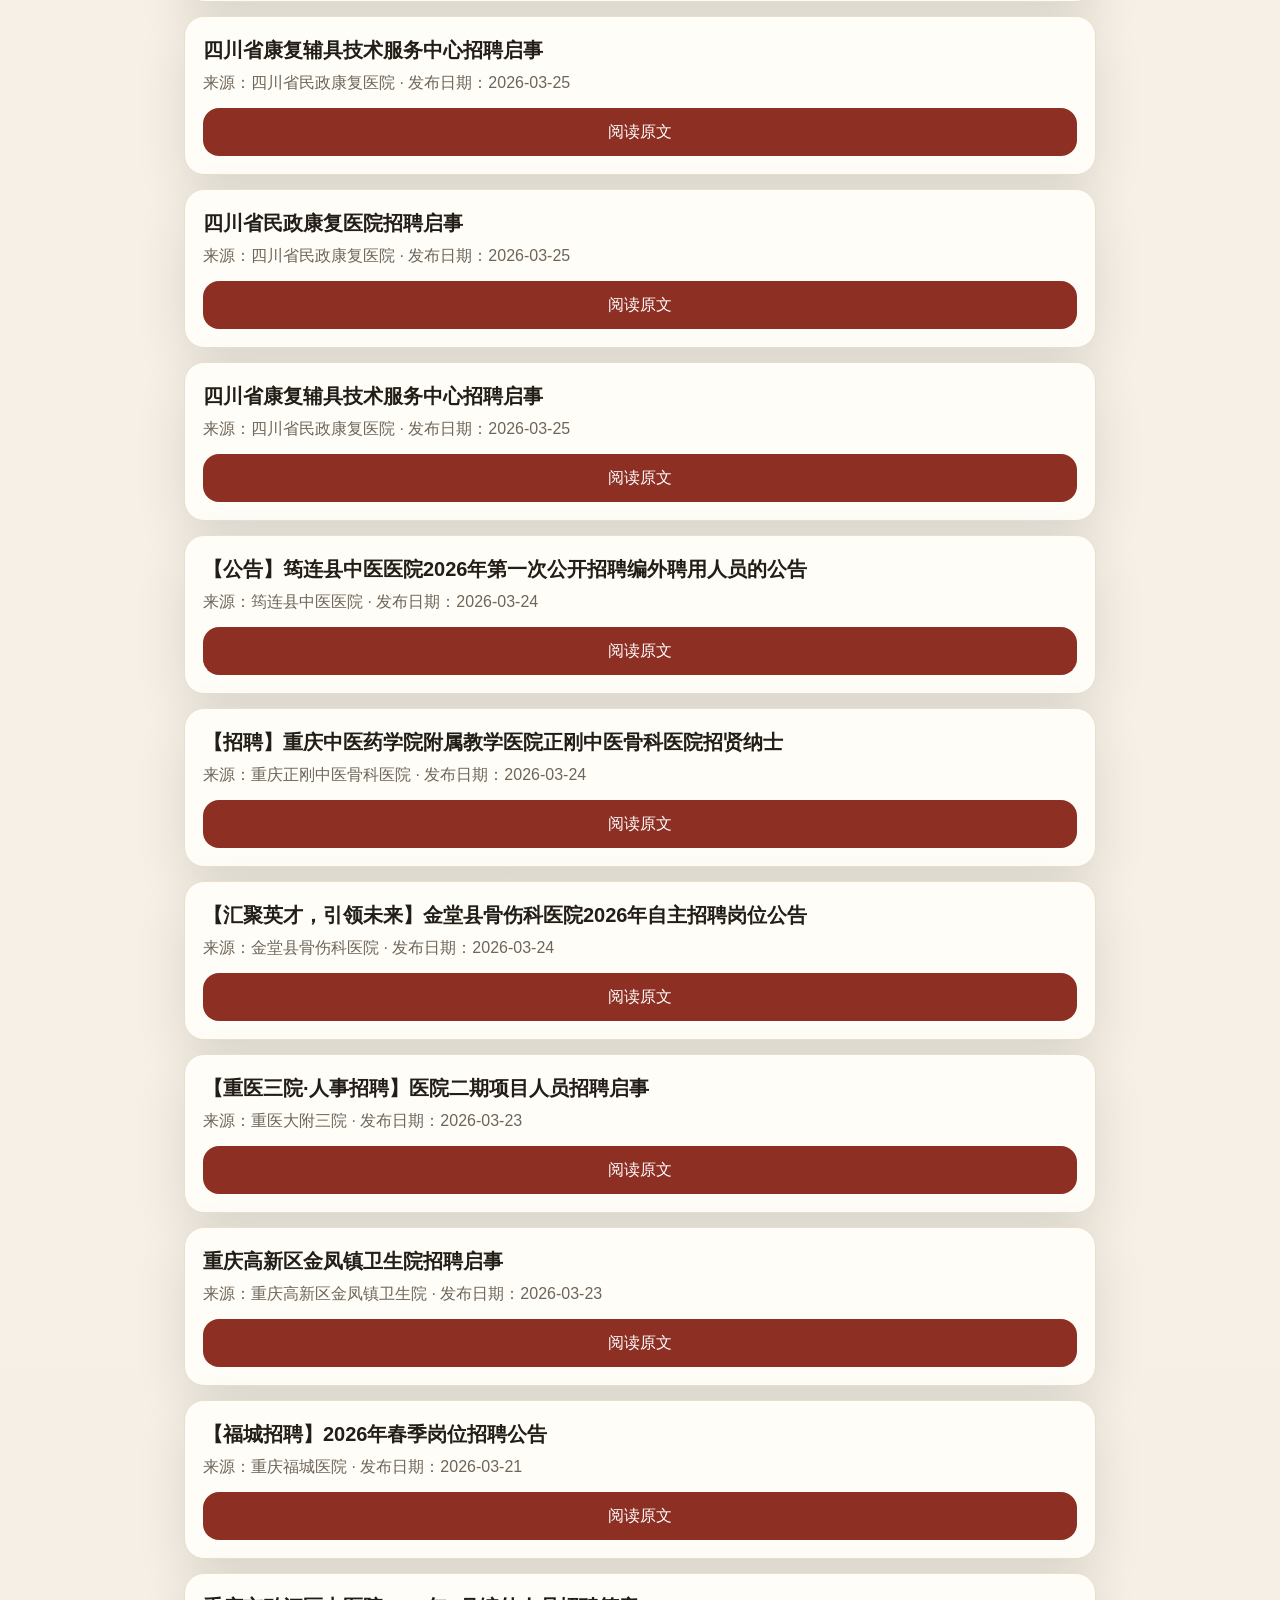
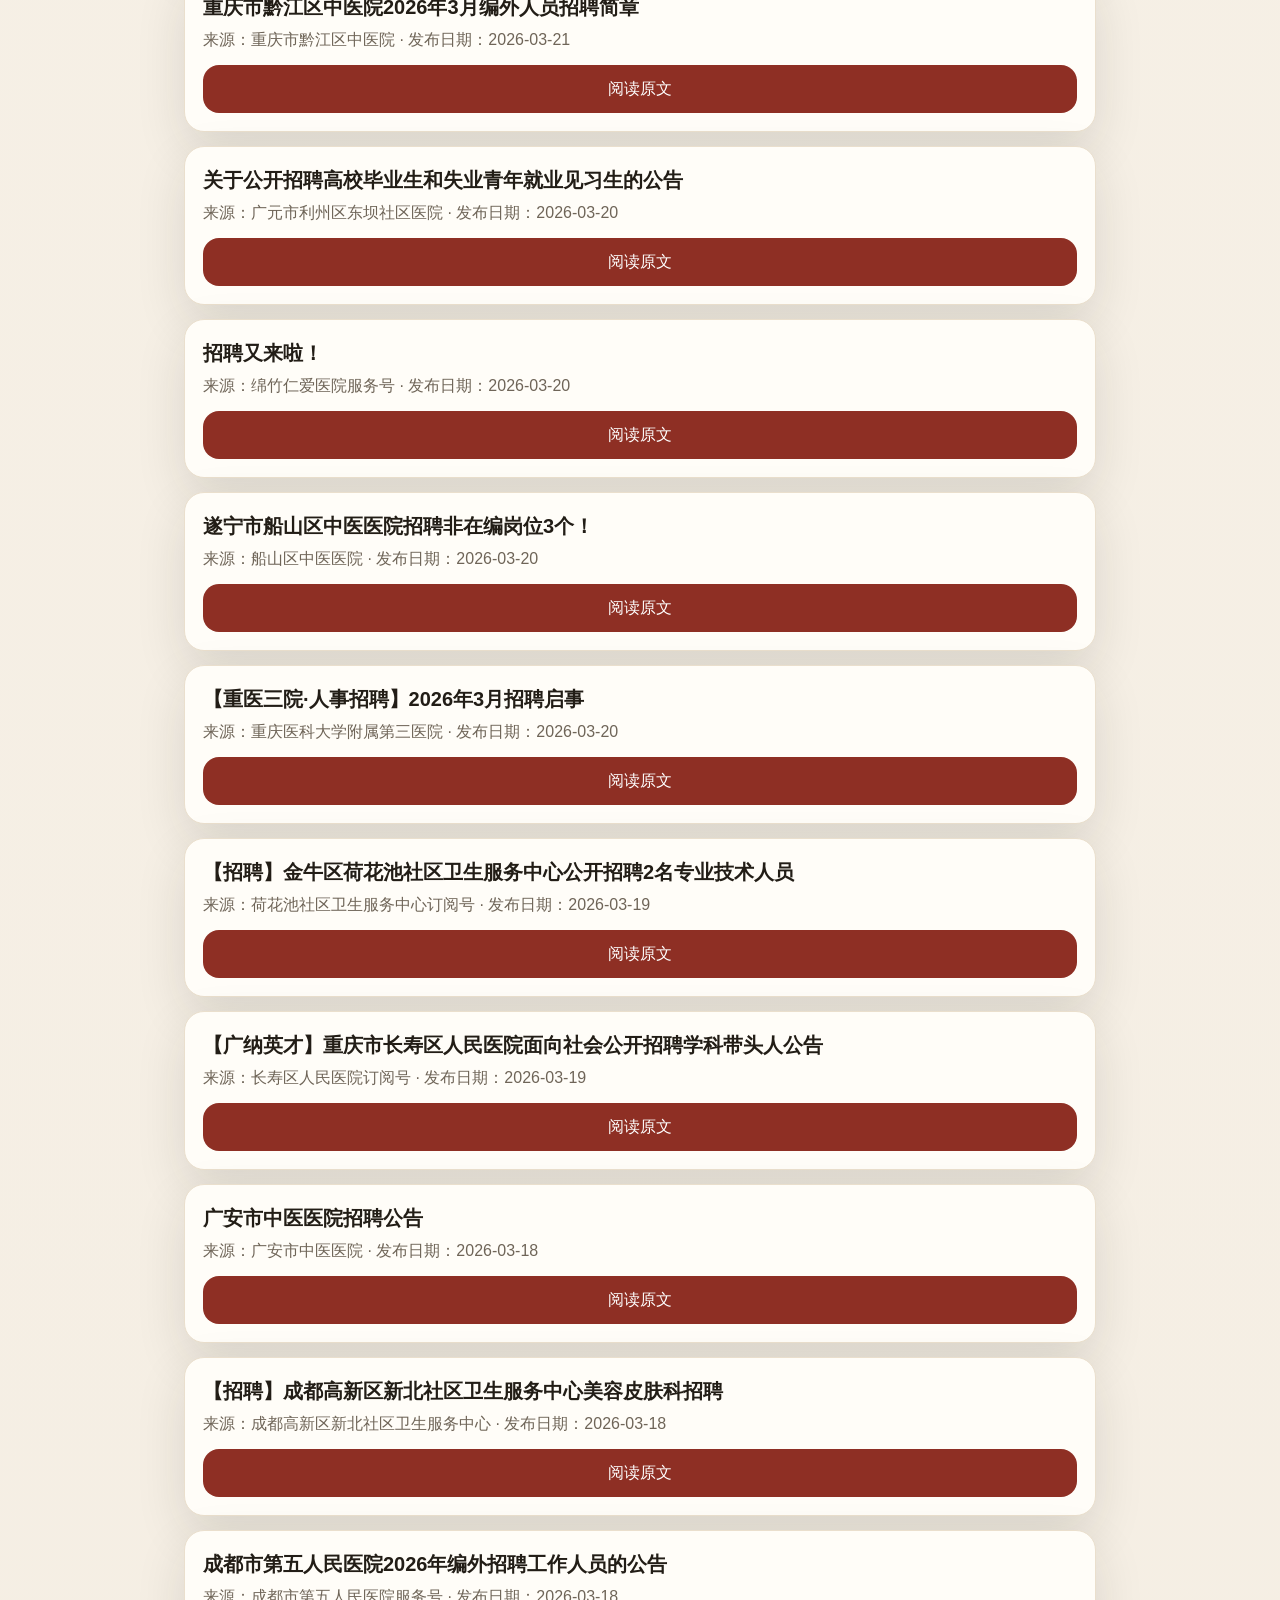
==== commit 88dc7682: "update recruitment static site" ====
--- a/index.html
+++ b/index.html
@@ -53,6 +53,6 @@
     </article>
   </template>
 
-  <script src="./assets/site.js" defer></script>
+  <script src="./assets/site.js?v=202604071410" defer></script>
 </body>
 </html>
--- a/assets/site.css
+++ b/assets/site.css
@@ -73,6 +73,13 @@
   line-height: 1.6;
 }
 
+.update-time {
+  margin: 6px 0 0;
+  color: var(--muted);
+  font-size: 12px;
+  line-height: 1.4;
+}
+
 .search-row {
   display: grid;
   gap: 10px;
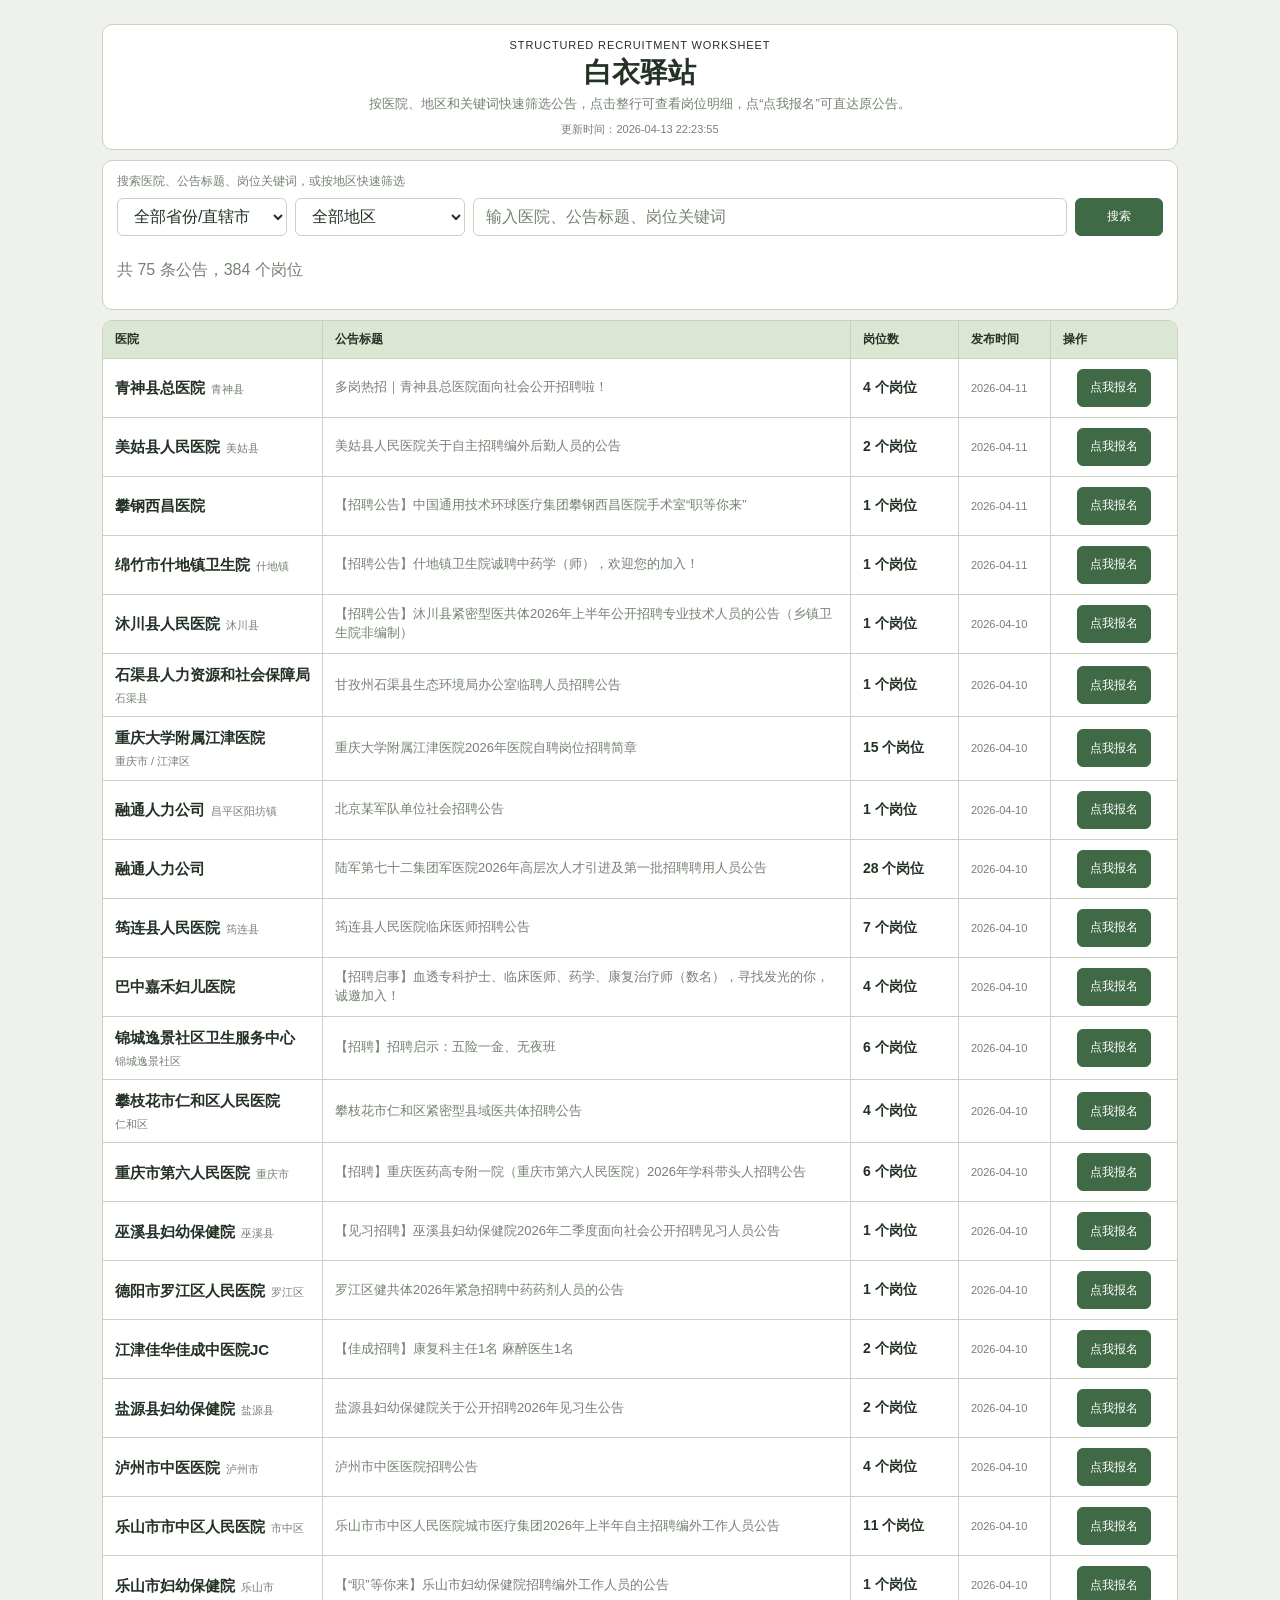
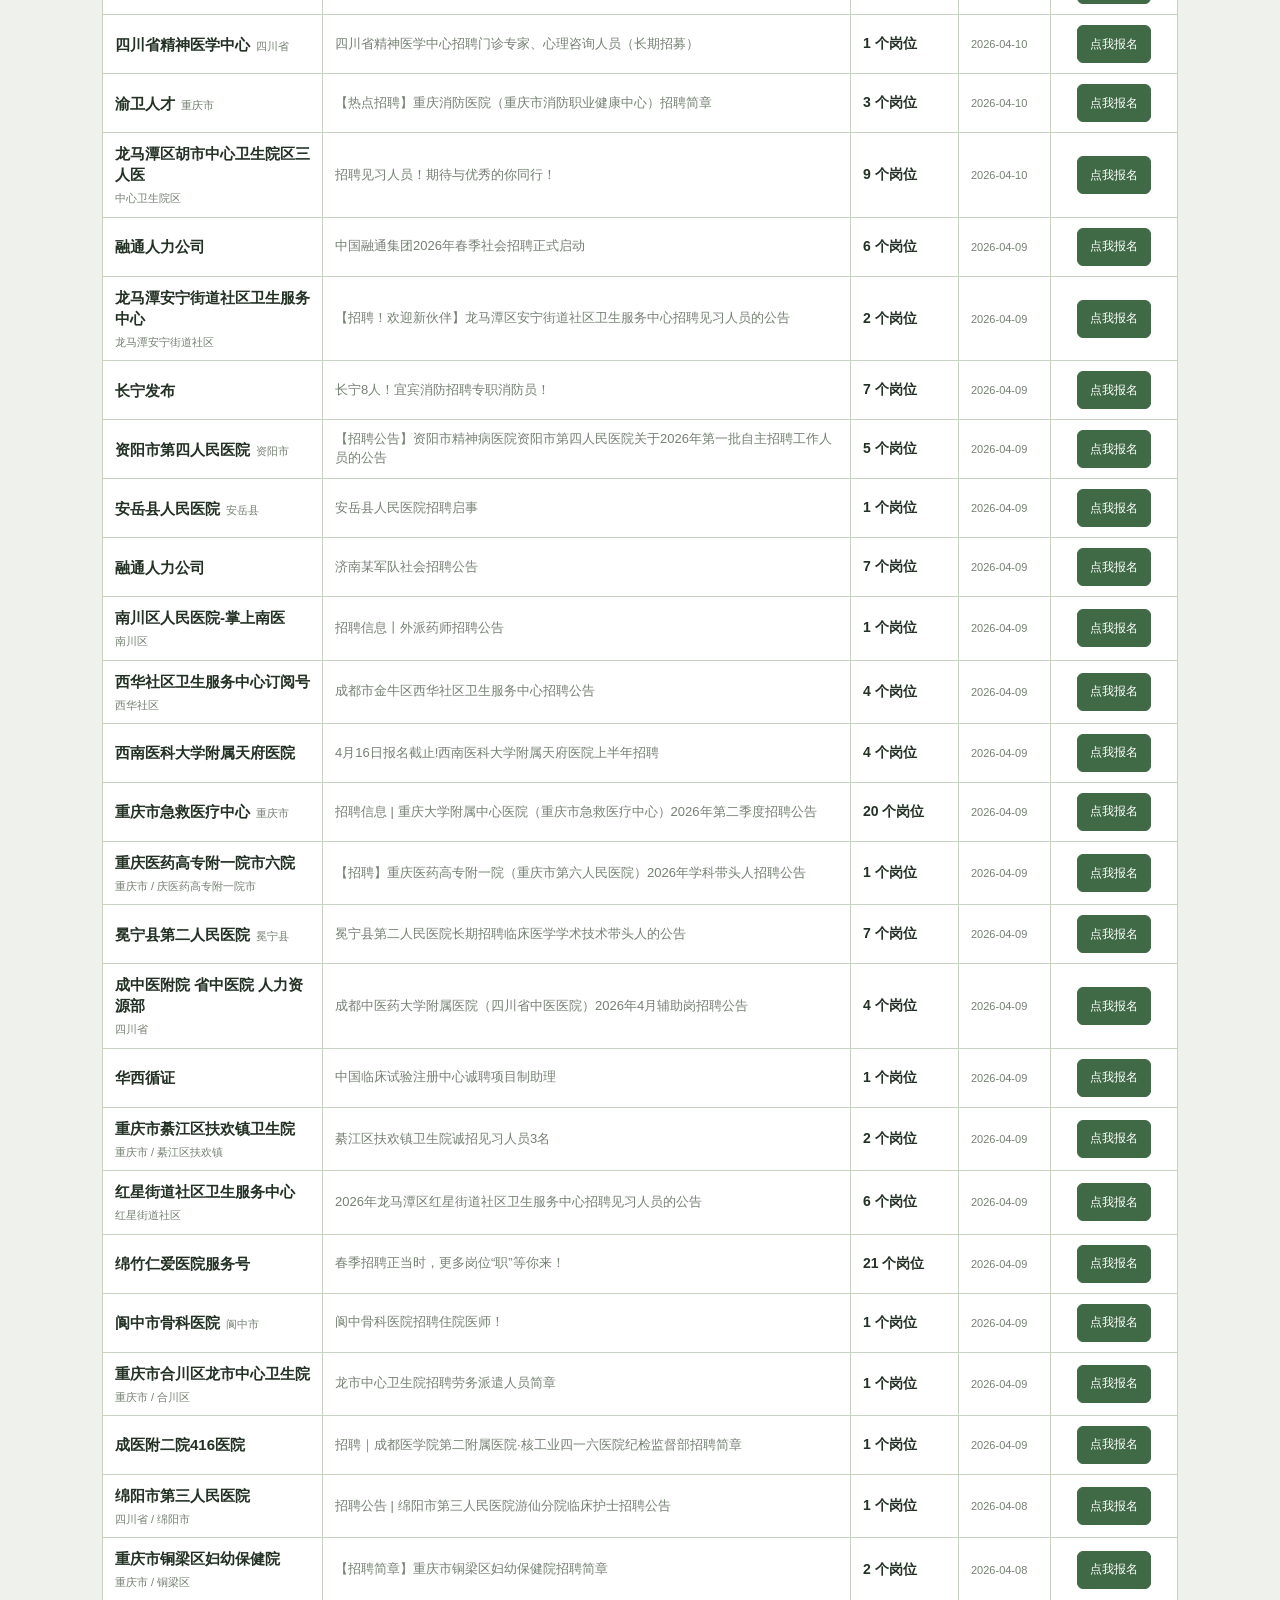
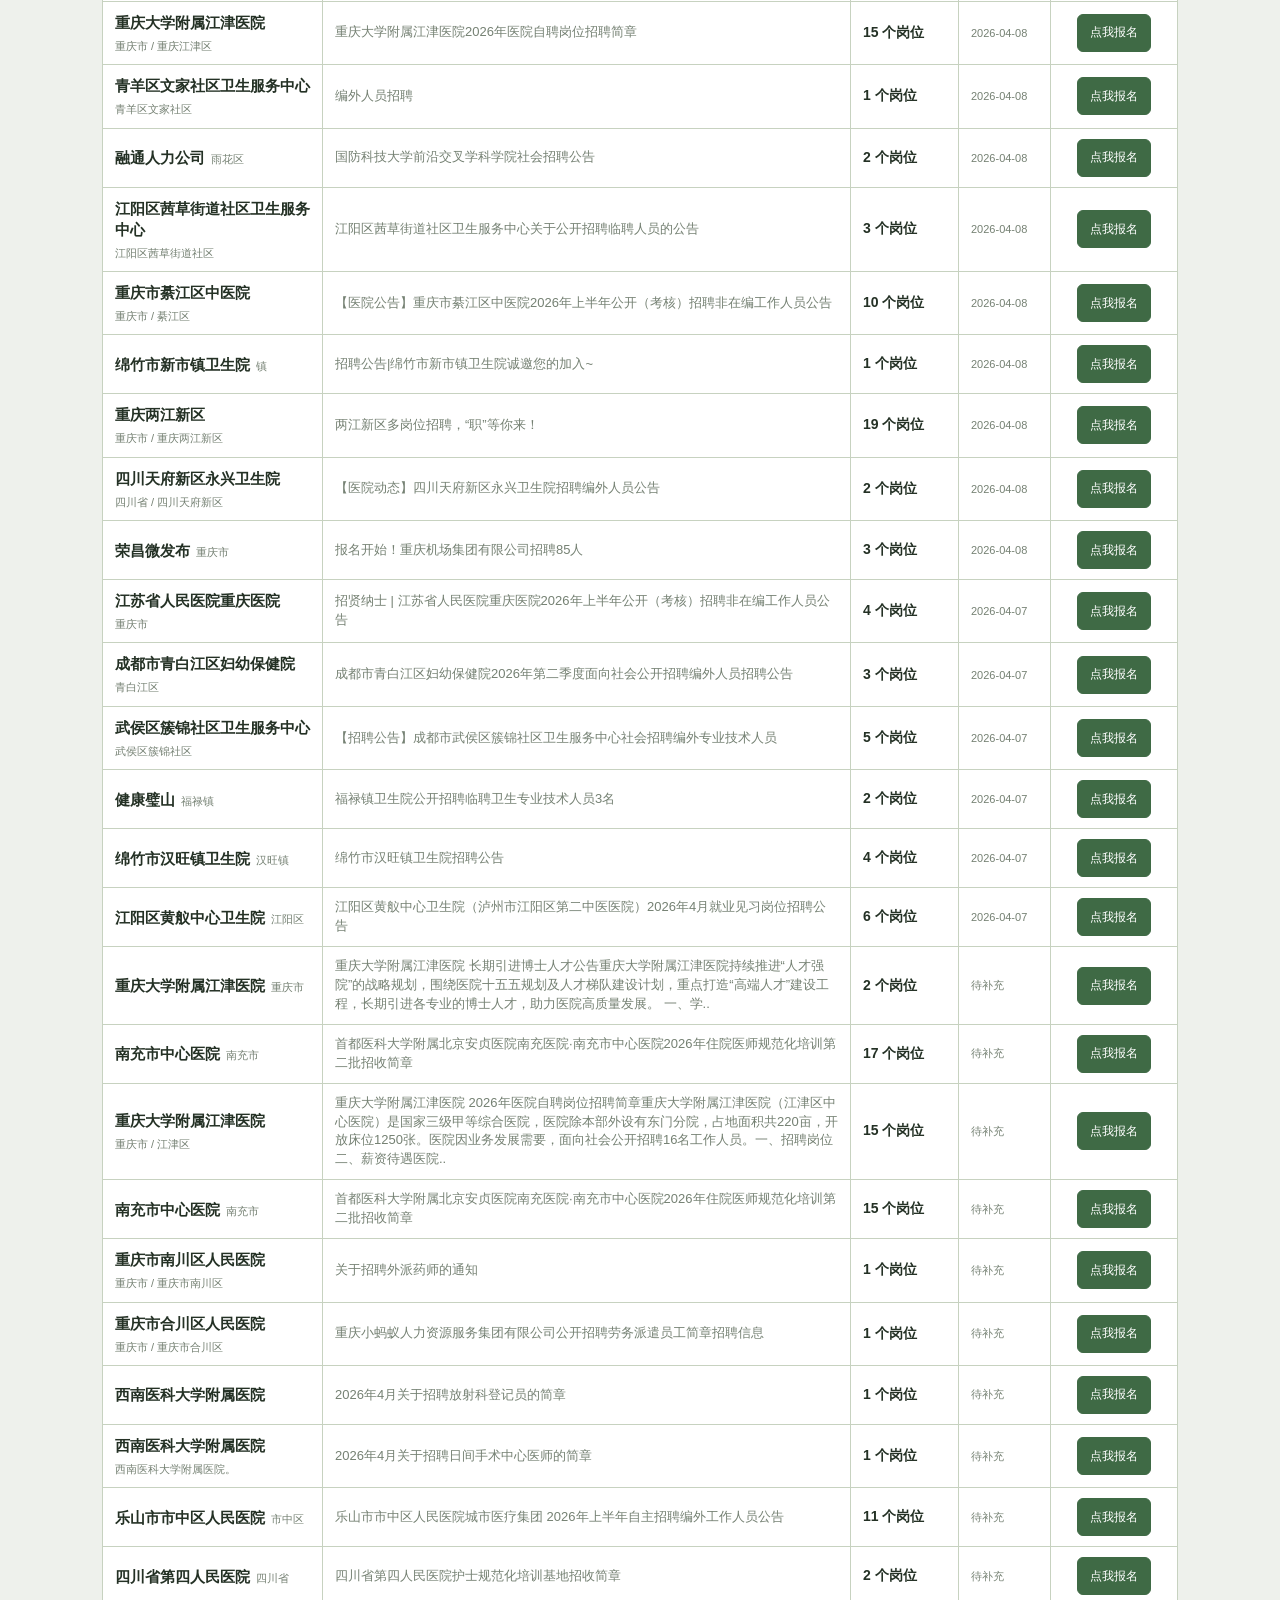
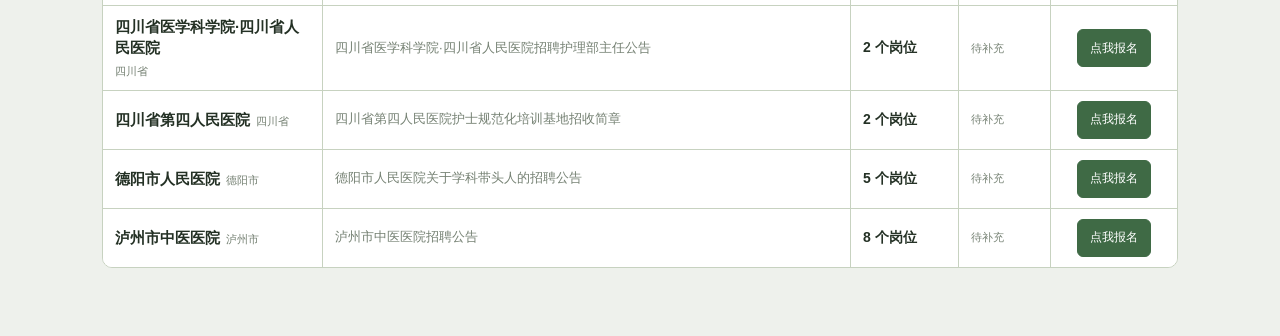
==== commit b040dd7c: "update recruitment static site" ====
--- a/index.html
+++ b/index.html
@@ -3,56 +3,78 @@
 <head>
   <meta charset="UTF-8">
   <meta name="viewport" content="width=device-width, initial-scale=1.0">
-  <title>招聘公告</title>
+  <title>白衣驿站</title>
   <link rel="stylesheet" href="./assets/site.css">
 </head>
 <body>
   <main class="page-shell">
-    <header class="hero">
-      <p class="eyebrow">Recruitment Digest</p>
-      <h1>最新招聘公告</h1>
-      <p class="hero-copy">展示最近 30 天已确认招聘公告，按发布时间汇总，支持标题和来源检索。</p>
+    <header class="toolbar">
+      <div class="toolbar-copy">
+        <p class="eyebrow">Structured Recruitment Worksheet</p>
+        <h1>白衣驿站</h1>
+        <p class="toolbar-note">按医院、地区和关键词快速筛选公告，点击整行可查看岗位明细，点“点我报名”可直达原公告。</p>
+      </div>
+      <p id="updateTime" class="update-time">更新时间：正在加载...</p>
     </header>
 
-    <section class="search-panel" aria-label="搜索招聘标题">
-      <label class="search-label" for="searchInput">关键词搜索</label>
+    <section class="search-strip" aria-label="搜索招聘公告">
+      <label class="search-label" for="searchInput">搜索医院、公告标题、岗位关键词，或按地区快速筛选</label>
       <div class="search-row">
-        <input id="searchInput" type="search" placeholder="输入医院、地区、人才引进等关键词">
+        <select id="provinceFilter" aria-label="按省份筛选">
+          <option value="">全部省份/直辖市</option>
+        </select>
+        <select id="regionFilter" aria-label="按地区筛选">
+          <option value="">全部地区</option>
+        </select>
+        <input id="searchInput" type="search" placeholder="输入医院、公告标题、岗位关键词">
         <button id="searchButton" type="button">搜索</button>
       </div>
       <p id="resultMeta" class="result-meta">正在加载招聘公告...</p>
-      <p id="updateTime" class="update-time">更新时间：正在加载...</p>
     </section>
 
-    <section aria-label="招聘公告列表">
+    <section class="sheet-table" aria-label="招聘公告列表">
+      <div class="sheet-head" aria-hidden="true">
+        <span>医院</span>
+        <span>公告标题</span>
+        <span>岗位数</span>
+        <span>发布时间</span>
+        <span>操作</span>
+      </div>
       <div id="emptyState" class="empty-state" hidden>没有找到匹配的招聘公告。</div>
-      <div id="resultsList" class="results-list"></div>
+      <div id="resultsList" class="sheet-body"></div>
     </section>
   </main>
 
-  <div id="readOriginalModal" class="modal" hidden>
-    <div class="modal-backdrop" data-close-modal="true"></div>
-    <div class="modal-panel" role="dialog" aria-modal="true" aria-labelledby="modalTitle">
-      <button id="closeModalButton" class="modal-close" type="button" aria-label="关闭弹层">×</button>
-      <p class="modal-eyebrow">继续查看前</p>
-      <h2 id="modalTitle">请先关注公众号</h2>
-      <img class="modal-qr" src="./assets/official_wx_card_qr.jpg" alt="公众号二维码">
-      <p class="modal-copy">扫码关注后，再点击下面的按钮继续查看原始招聘公告。</p>
-      <div class="modal-actions">
-        <button id="continueButton" class="primary-action" type="button">我已关注，继续查看</button>
-        <button id="cancelButton" class="secondary-action" type="button">关闭</button>
+  <template id="announcementRowTemplate">
+    <section class="sheet-group">
+      <article class="sheet-row" role="button" tabindex="0" aria-expanded="false">
+        <div class="cell hospital-cell">
+          <div class="hospital-heading">
+            <p class="hospital-name">医院名称待补充</p>
+            <span class="hospital-region" hidden>地区待补充</span>
+          </div>
+        </div>
+        <div class="cell title-cell">
+          <p class="source-title">公告标题待补充</p>
+        </div>
+        <div class="cell count-cell">
+          <span class="job-total">0</span>
+        </div>
+        <div class="cell time-cell">
+          <span class="publish-time">待补充</span>
+        </div>
+        <div class="cell action-cell">
+          <a class="apply-link" href="#" target="_blank" rel="noopener noreferrer">点我报名</a>
+        </div>
+      </article>
+      <div class="row-detail" hidden>
+        <p class="detail-label">岗位明细</p>
+        <ul class="job-list"></ul>
+        <p class="missing-link-note" hidden>当前公告未附报名链接</p>
       </div>
-    </div>
-  </div>
-
-  <template id="jobCardTemplate">
-    <article class="job-card">
-      <h2 class="job-title"></h2>
-      <p class="job-date"></p>
-      <button class="read-button" type="button">阅读原文</button>
-    </article>
+    </section>
   </template>
 
-  <script src="./assets/site.js?v=202604071410" defer></script>
+  <script src="./assets/site.js?v=202604131510" defer></script>
 </body>
 </html>
--- a/assets/site.css
+++ b/assets/site.css
@@ -1,241 +1,439 @@
 :root {
-  --bg: #f7f2e8;
-  --panel: #fffdf8;
-  --panel-strong: #fff;
-  --border: #eadfcd;
-  --text: #221d16;
-  --muted: #6f6558;
-  --accent: #8e2f24;
-  --accent-strong: #6f2219;
-  --success: #245b48;
-  --shadow: 0 18px 50px rgba(34, 29, 22, 0.12);
-  --radius: 20px;
+  --page-bg: #eef1ec;
+  --panel-bg: #ffffff;
+  --header-bg: #dbe6d3;
+  --detail-bg: #f5f8f2;
+  --border: #c7d2c0;
+  --text: #243125;
+  --muted: #758173;
+  --accent: #3f6a45;
+  --accent-soft: #edf4ea;
+  --shadow: none;
+  --radius: 10px;
 }
 
 * {
   box-sizing: border-box;
 }
 
+html,
 body {
+  min-height: 100%;
+}
+
+body {
   margin: 0;
   font-family: "PingFang SC", "Microsoft YaHei", sans-serif;
-  background: linear-gradient(180deg, #fbf7ef 0%, #f4ede2 100%);
   color: var(--text);
+  background: var(--page-bg);
+}
+
+button,
+input,
+select,
+a {
+  font: inherit;
+}
+
+a {
+  color: inherit;
 }
 
 .page-shell {
-  width: min(100%, 720px);
+  width: min(100%, 1120px);
   margin: 0 auto;
-  padding: 20px 16px 48px;
-}
-
-.hero,
-.search-panel,
-.job-card,
-.modal-panel {
-  background: var(--panel);
+  padding: 18px 14px 40px;
+}
+
+.toolbar,
+.search-strip,
+.sheet-table {
+  background: var(--panel-bg);
   border: 1px solid var(--border);
   border-radius: var(--radius);
   box-shadow: var(--shadow);
 }
 
-.hero,
-.search-panel {
-  padding: 20px;
-  margin-bottom: 16px;
-}
-
-.eyebrow,
-.modal-eyebrow,
+.toolbar {
+  display: grid;
+  gap: 8px;
+  padding: 14px 16px 12px;
+  margin-bottom: 10px;
+}
+
+.toolbar-copy {
+  display: grid;
+  gap: 6px;
+  text-align: center;
+}
+
+.toolbar-note,
 .search-label,
 .result-meta,
-.job-date {
+.update-time,
+.source-title,
+.detail-label,
+.missing-link-note,
+.hospital-region {
   color: var(--muted);
 }
 
-.eyebrow,
-.modal-eyebrow {
-  margin: 0 0 8px;
-  font-size: 12px;
+.eyebrow {
+  margin: 0;
+  font-size: 11px;
   letter-spacing: 0.08em;
   text-transform: uppercase;
 }
 
 h1 {
-  margin: 0 0 10px;
-  font-size: 30px;
-  line-height: 1.2;
-}
-
-.hero-copy,
-.modal-copy {
-  margin: 0;
-  line-height: 1.6;
+  margin: 0;
+  font-size: 28px;
+  line-height: 1.12;
+  text-align: center;
+}
+
+.toolbar-note {
+  margin: 0 auto;
+  max-width: 720px;
+  font-size: 13px;
+  line-height: 1.5;
 }
 
 .update-time {
-  margin: 6px 0 0;
+  margin: 0;
+  font-size: 11px;
+  text-align: center;
+}
+
+.search-strip {
+  display: grid;
+  gap: 8px;
+  padding: 12px 14px;
+  margin-bottom: 10px;
+}
+
+.search-label {
+  font-size: 12px;
+}
+
+.search-row {
+  display: grid;
+  gap: 8px;
+}
+
+#searchInput,
+#provinceFilter,
+#regionFilter,
+#searchButton,
+.apply-link {
+  min-height: 38px;
+}
+
+#searchInput,
+#provinceFilter,
+#regionFilter {
+  width: 100%;
+  padding: 0 12px;
+  border: 1px solid var(--border);
+  border-radius: 6px;
+  background: #fff;
+  color: var(--text);
+}
+
+#searchInput::placeholder {
   color: var(--muted);
-  font-size: 12px;
-  line-height: 1.4;
-}
-
-.search-row {
-  display: grid;
-  gap: 10px;
-}
-
-input,
-button {
-  font: inherit;
-}
-
-#searchInput,
+}
+
+#searchInput:focus,
+#provinceFilter:focus,
+#regionFilter:focus,
+#searchButton:focus,
+.apply-link:focus,
+.sheet-row:focus {
+  outline: 2px solid rgba(63, 106, 69, 0.18);
+  outline-offset: 2px;
+}
+
 #searchButton,
-.read-button,
-.primary-action,
-.secondary-action,
-.modal-close {
-  min-height: 48px;
-}
-
-#searchInput {
-  width: 100%;
-  padding: 0 16px;
-  border: 1px solid var(--border);
-  border-radius: 16px;
-  background: #fff;
+.apply-link {
+  display: inline-flex;
+  align-items: center;
+  justify-content: center;
+  padding: 0 12px;
+  border-radius: 6px;
+  font-size: 12px;
+  text-decoration: none;
 }
 
 #searchButton,
-.read-button,
-.primary-action,
-.secondary-action {
-  border: 0;
-  border-radius: 16px;
-  padding: 0 18px;
+.apply-link {
   cursor: pointer;
-}
-
-#searchButton,
-.read-button {
   background: var(--accent);
   color: #fff;
-}
-
-.primary-action {
-  background: var(--success);
-  color: #fff;
-}
-
-.secondary-action {
-  background: transparent;
-  border: 1px solid rgba(255, 255, 255, 0.4);
-  color: #fff;
-}
-
-.results-list {
-  display: grid;
-  gap: 14px;
-}
-
-.job-card {
-  padding: 18px;
-}
-
-.job-title {
-  margin: 0 0 8px;
-  font-size: 20px;
-  line-height: 1.5;
-}
-
-.job-date {
-  margin: 0 0 14px;
-}
-
-.read-button {
-  width: 100%;
+  border: 1px solid var(--accent);
+}
+
+#searchButton:hover,
+.apply-link:hover {
+  background: #35593a;
+}
+
+.apply-link.is-disabled {
+  background: var(--accent-soft);
+  border-color: var(--border);
+  color: var(--muted);
+  cursor: not-allowed;
+  pointer-events: none;
+}
+
+.sheet-table {
+  overflow: hidden;
+  margin-bottom: 16px;
+}
+
+.sheet-body {
+  display: grid;
+}
+
+.sheet-group + .sheet-group {
+  border-top: 1px solid var(--border);
+}
+
+.sheet-head,
+.sheet-row {
+  display: grid;
+  grid-template-columns: 220px minmax(0, 1fr) 108px 92px 126px;
+}
+
+.sheet-head {
+  background: var(--header-bg);
+  font-size: 12px;
+  font-weight: 600;
+  color: var(--text);
+  border-bottom: 1px solid var(--border);
+}
+
+.sheet-head > span,
+.sheet-row > .cell {
+  padding: 10px 12px;
+  min-width: 0;
+  border-right: 1px solid var(--border);
+}
+
+.sheet-head > span:last-child,
+.sheet-row > .cell:last-child {
+  border-right: 0;
+}
+
+.sheet-row {
+  align-items: stretch;
+  background: var(--panel-bg);
+  cursor: pointer;
+}
+
+.sheet-row:hover,
+.sheet-row.is-expanded {
+  background: #fafcf8;
+}
+
+.hospital-cell,
+.title-cell,
+.count-cell,
+.time-cell {
+  display: flex;
+  align-items: center;
+}
+
+.hospital-heading {
+  display: flex;
+  flex-wrap: wrap;
+  align-items: baseline;
+  gap: 6px;
+}
+
+.hospital-name,
+.source-title,
+.job-name,
+.missing-link-note {
+  margin: 0;
+}
+
+.hospital-name {
+  font-size: 15px;
+  font-weight: 600;
+  line-height: 1.4;
+}
+
+.hospital-region {
+  font-size: 11px;
+  line-height: 1.4;
+  white-space: normal;
+}
+
+.source-title {
+  font-size: 13px;
+  line-height: 1.45;
+}
+
+.job-total {
+  font-size: 14px;
+  font-weight: 600;
+}
+
+.publish-time {
+  font-size: 11px;
+  color: var(--muted);
+}
+
+.action-cell {
+  display: flex;
+  align-items: center;
+  justify-content: center;
+}
+
+.row-detail {
+  padding: 12px 14px 14px;
+  border-top: 1px solid var(--border);
+  background: var(--detail-bg);
+}
+
+.detail-label {
+  margin: 0;
+  font-size: 12px;
+  font-weight: 600;
+  letter-spacing: 0.02em;
+}
+
+.job-list {
+  display: grid;
+  gap: 8px;
+  margin: 10px 0 0;
+  padding: 0;
+  list-style: none;
+}
+
+.job-list li {
+  padding: 10px 12px;
+  border: 1px solid var(--border);
+  border-radius: 6px;
+  background: #fff;
+}
+
+.job-row {
+  display: grid;
+  gap: 8px;
+}
+
+.job-name {
+  font-size: 13px;
+  line-height: 1.45;
+}
+
+.job-meta {
+  display: flex;
+  flex-wrap: wrap;
+  gap: 8px;
+}
+
+.job-chip {
+  display: inline-flex;
+  align-items: center;
+  min-height: 26px;
+  padding: 0 10px;
+  border: 1px solid var(--border);
+  border-radius: 999px;
+  background: var(--accent-soft);
+  color: var(--accent);
+  font-size: 12px;
+}
+
+.missing-link-note {
+  margin-top: 12px;
+  font-size: 12px;
 }
 
 .empty-state {
-  padding: 22px 18px;
+  padding: 24px 18px;
   text-align: center;
   color: var(--muted);
-  background: rgba(255, 253, 248, 0.8);
-  border-radius: 16px;
-  margin-bottom: 14px;
-}
-
-.modal[hidden] {
-  display: none;
-}
-
-.modal {
-  position: fixed;
-  inset: 0;
-  z-index: 20;
-}
-
-.modal-backdrop {
-  position: absolute;
-  inset: 0;
-  background: rgba(22, 18, 14, 0.72);
-}
-
-.modal-panel {
-  position: absolute;
-  left: 16px;
-  right: 16px;
-  bottom: 16px;
-  padding: 18px;
-  background: #241b15;
-  color: #fff7ed;
-}
-
-.modal-close {
-  position: absolute;
-  top: 12px;
-  right: 12px;
-  width: 48px;
-  border-radius: 999px;
-  border: 0;
-  background: rgba(255, 255, 255, 0.12);
-  color: #fff;
-}
-
-.modal-qr {
-  width: 100%;
-  max-width: 280px;
-  display: block;
-  margin: 14px auto;
-  border-radius: 18px;
-}
-
-.modal-actions {
-  display: grid;
-  gap: 10px;
+  background: var(--panel-bg);
 }
 
 @media (min-width: 768px) {
   .page-shell {
-    width: min(100%, 960px);
-    padding: 40px 24px 72px;
+    padding: 24px 22px 52px;
   }
 
   .search-row {
-    grid-template-columns: 1fr auto;
-  }
-
+    grid-template-columns: 170px 170px minmax(0, 1fr) 88px;
+    align-items: center;
+  }
+}
+
+@media (max-width: 767px) {
+  .page-shell {
+    padding: 12px 10px 26px;
+  }
+
+  .toolbar {
+    padding: 12px 12px 10px;
+  }
+
+  .toolbar-note {
+    font-size: 12px;
+  }
+
+  h1 {
+    font-size: 24px;
+  }
+
+  .search-strip {
+    padding: 10px 12px;
+  }
+
+  .search-row {
+    grid-template-columns: 1fr 1fr;
+  }
+
+  #searchInput,
   #searchButton {
-    min-width: 120px;
-  }
-
-  .modal-panel {
-    top: 50%;
-    bottom: auto;
-    left: 50%;
-    right: auto;
-    width: min(520px, calc(100vw - 48px));
-    transform: translate(-50%, -50%);
-  }
-}
+    grid-column: 1 / -1;
+  }
+
+  .sheet-head {
+    display: none;
+  }
+
+  .sheet-row {
+    grid-template-columns: 1fr;
+    gap: 8px;
+    padding: 10px 12px;
+  }
+
+  .sheet-head > span,
+  .sheet-row > .cell {
+    border-right: 0;
+    padding: 0;
+  }
+
+  .hospital-name {
+    font-size: 14px;
+  }
+
+  .hospital-region,
+  .publish-time {
+    font-size: 10.5px;
+  }
+
+  .source-title {
+    font-size: 12px;
+  }
+
+  .action-cell {
+    justify-content: flex-start;
+  }
+
+  .apply-link {
+    min-width: 100px;
+  }
+}
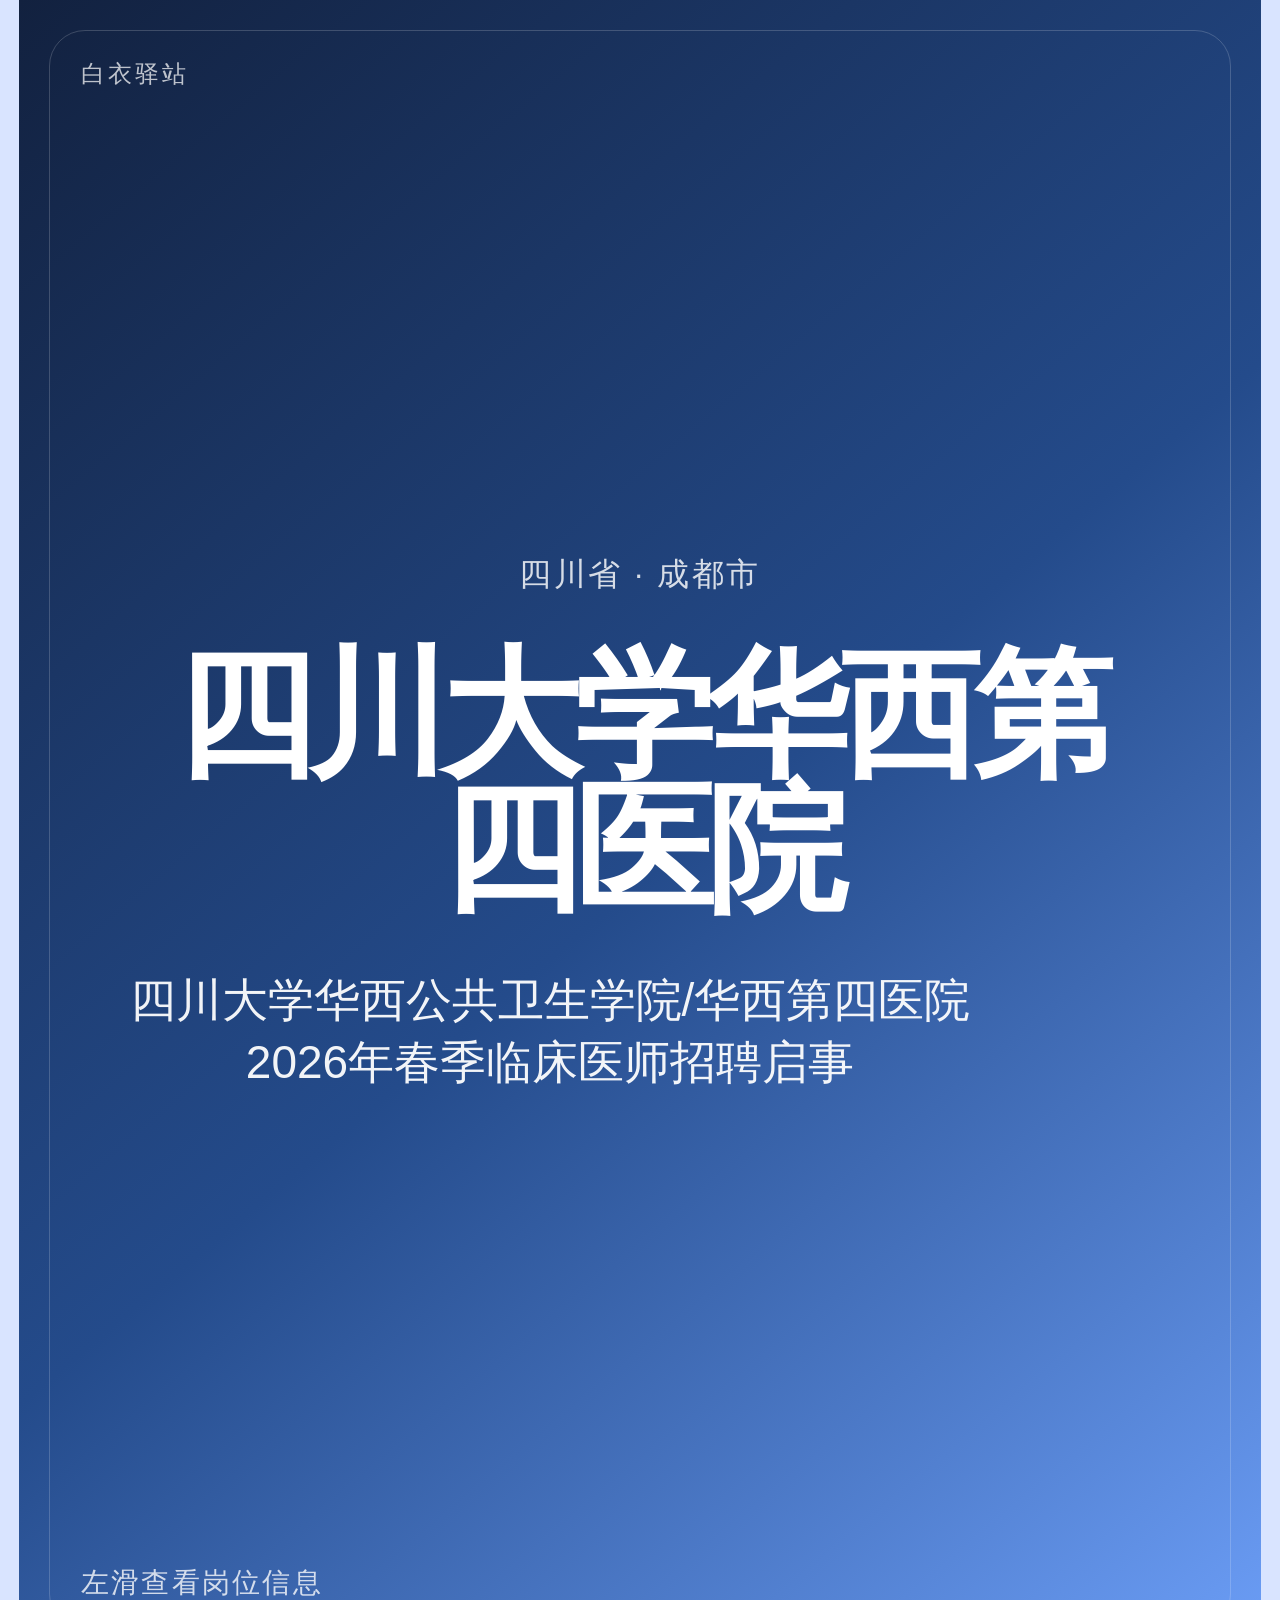
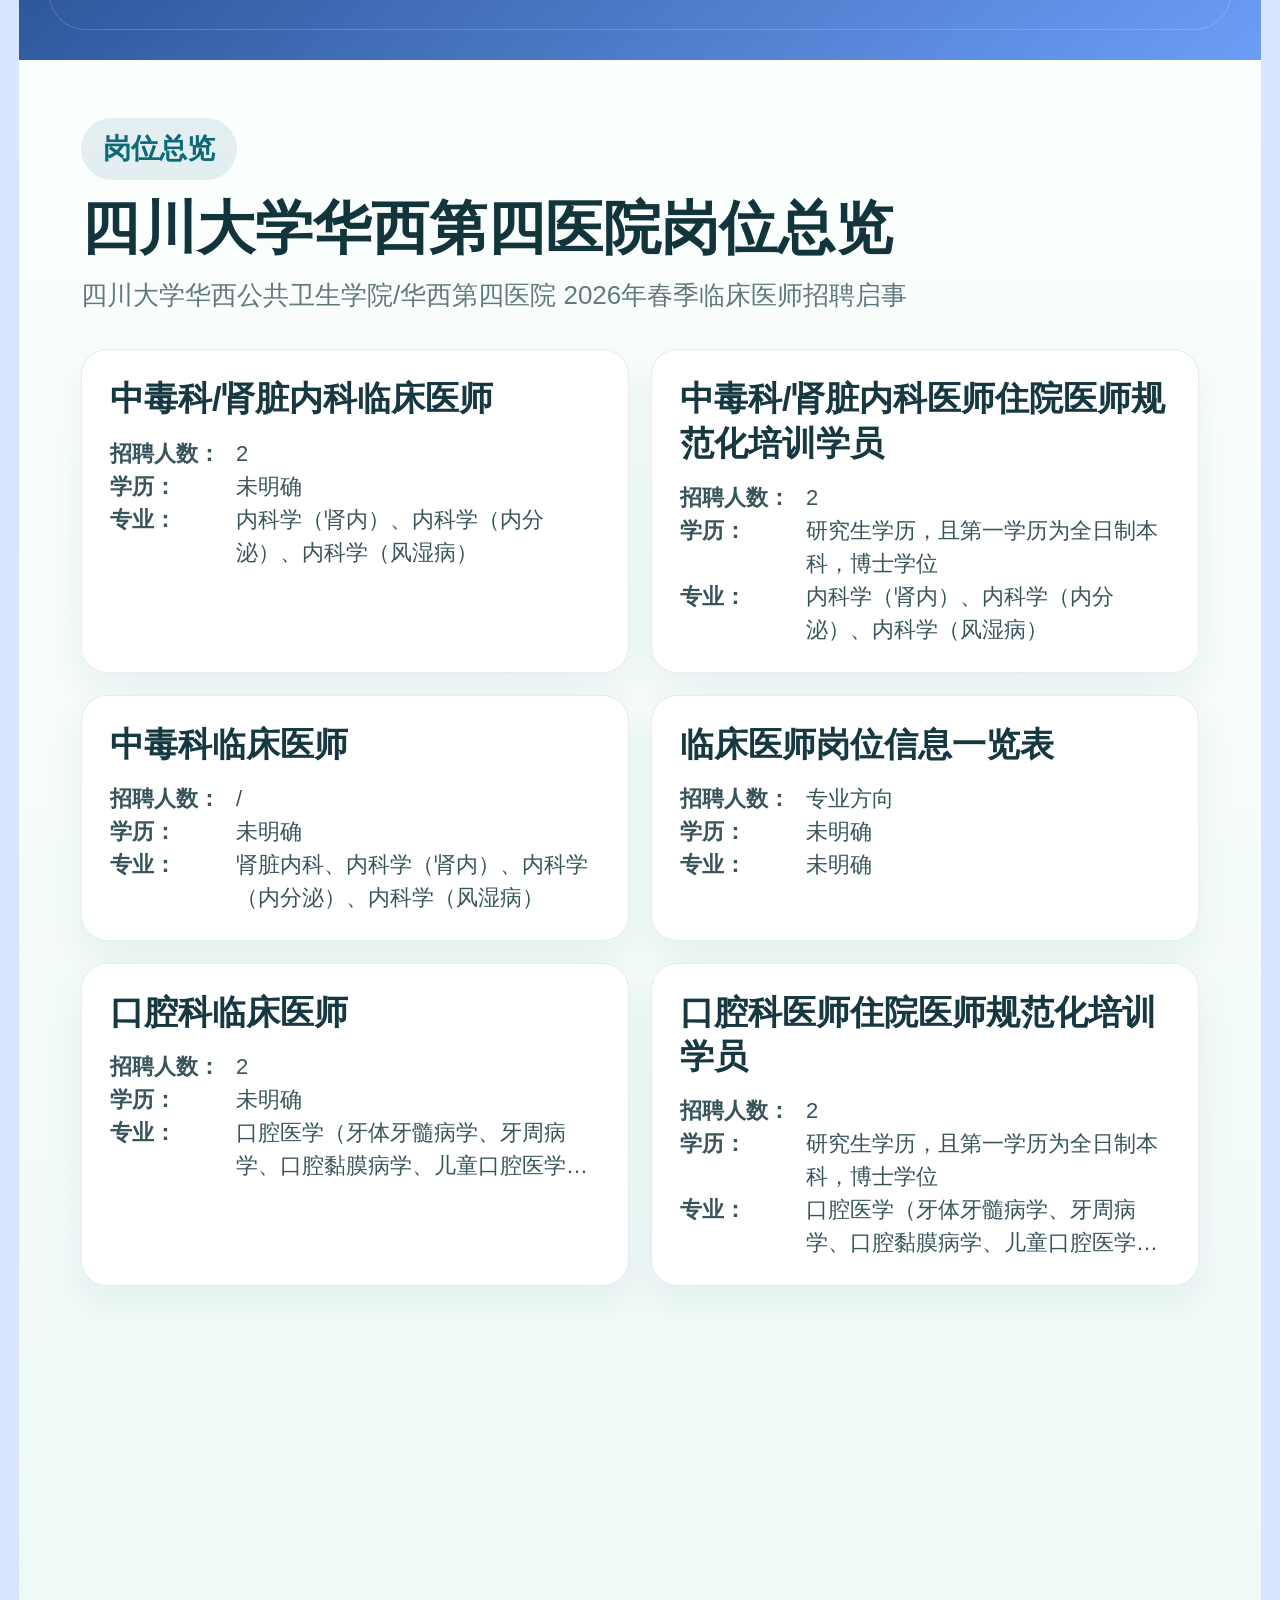
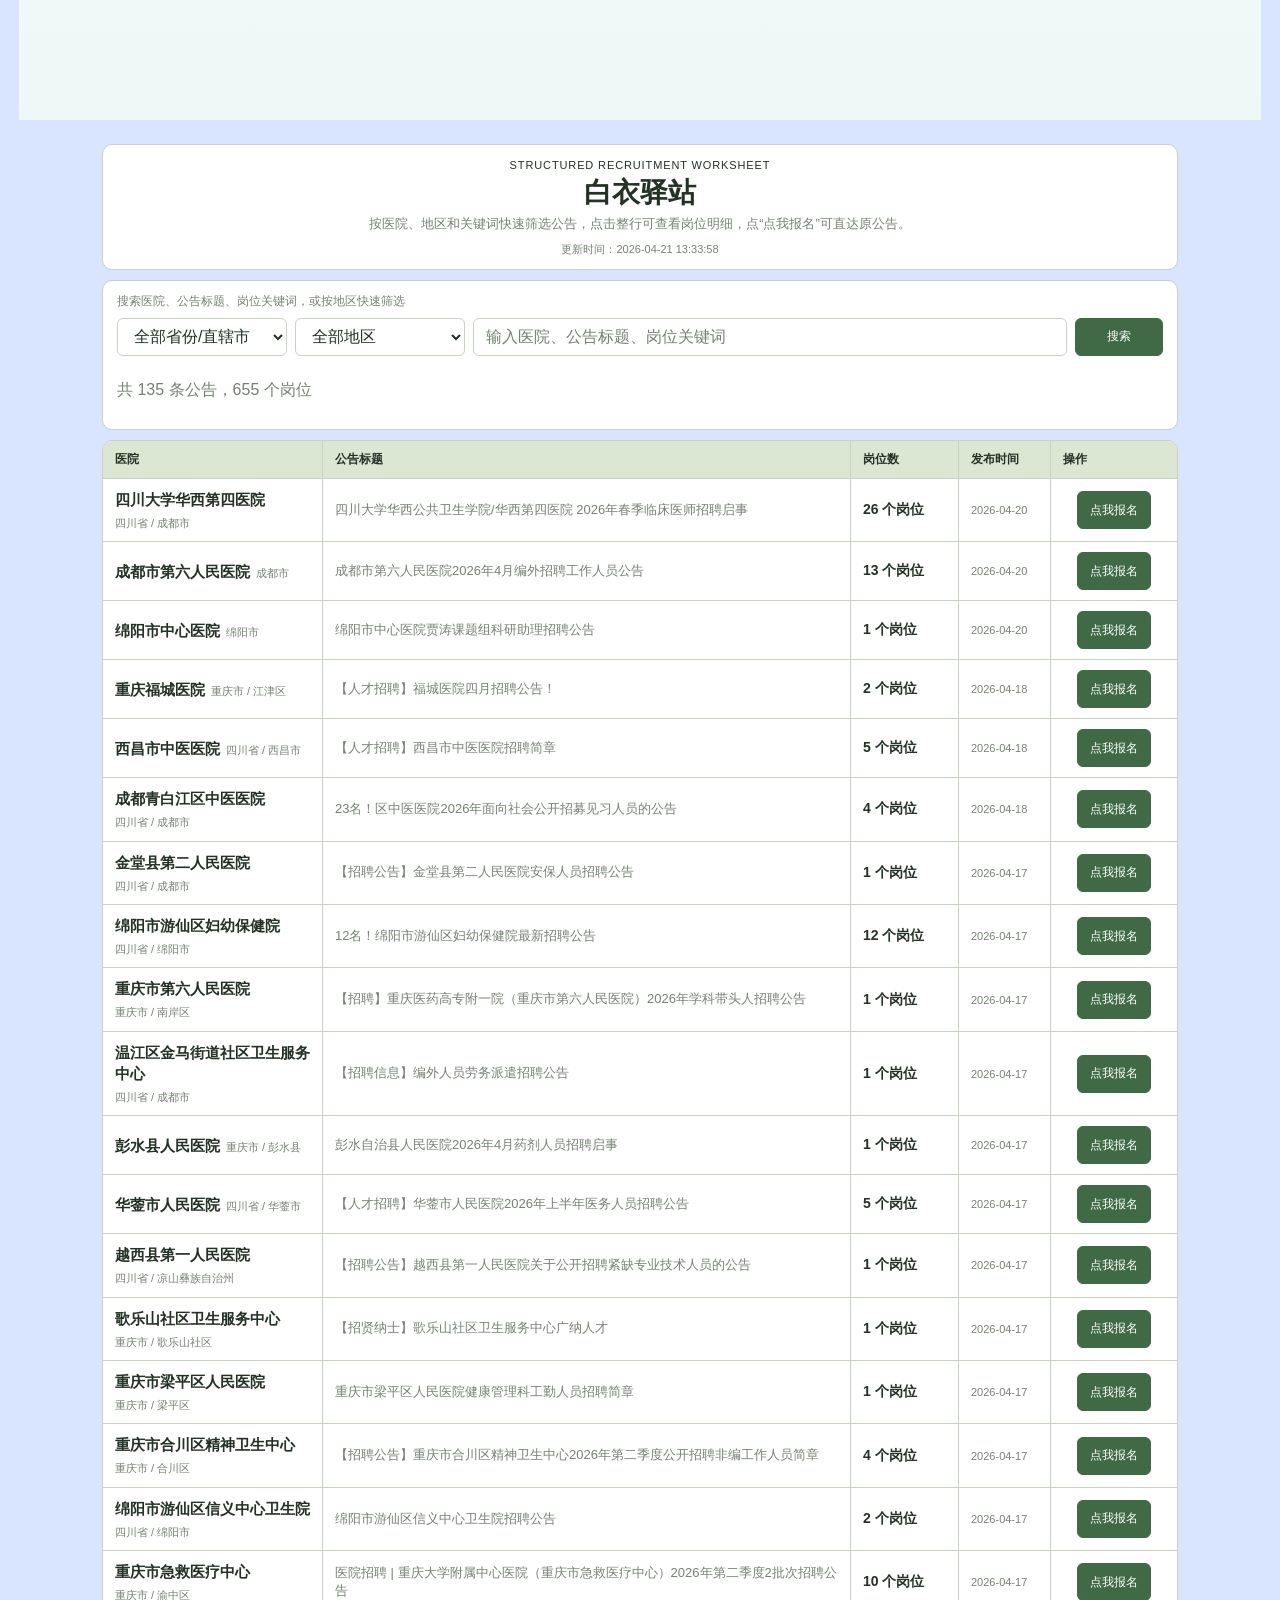
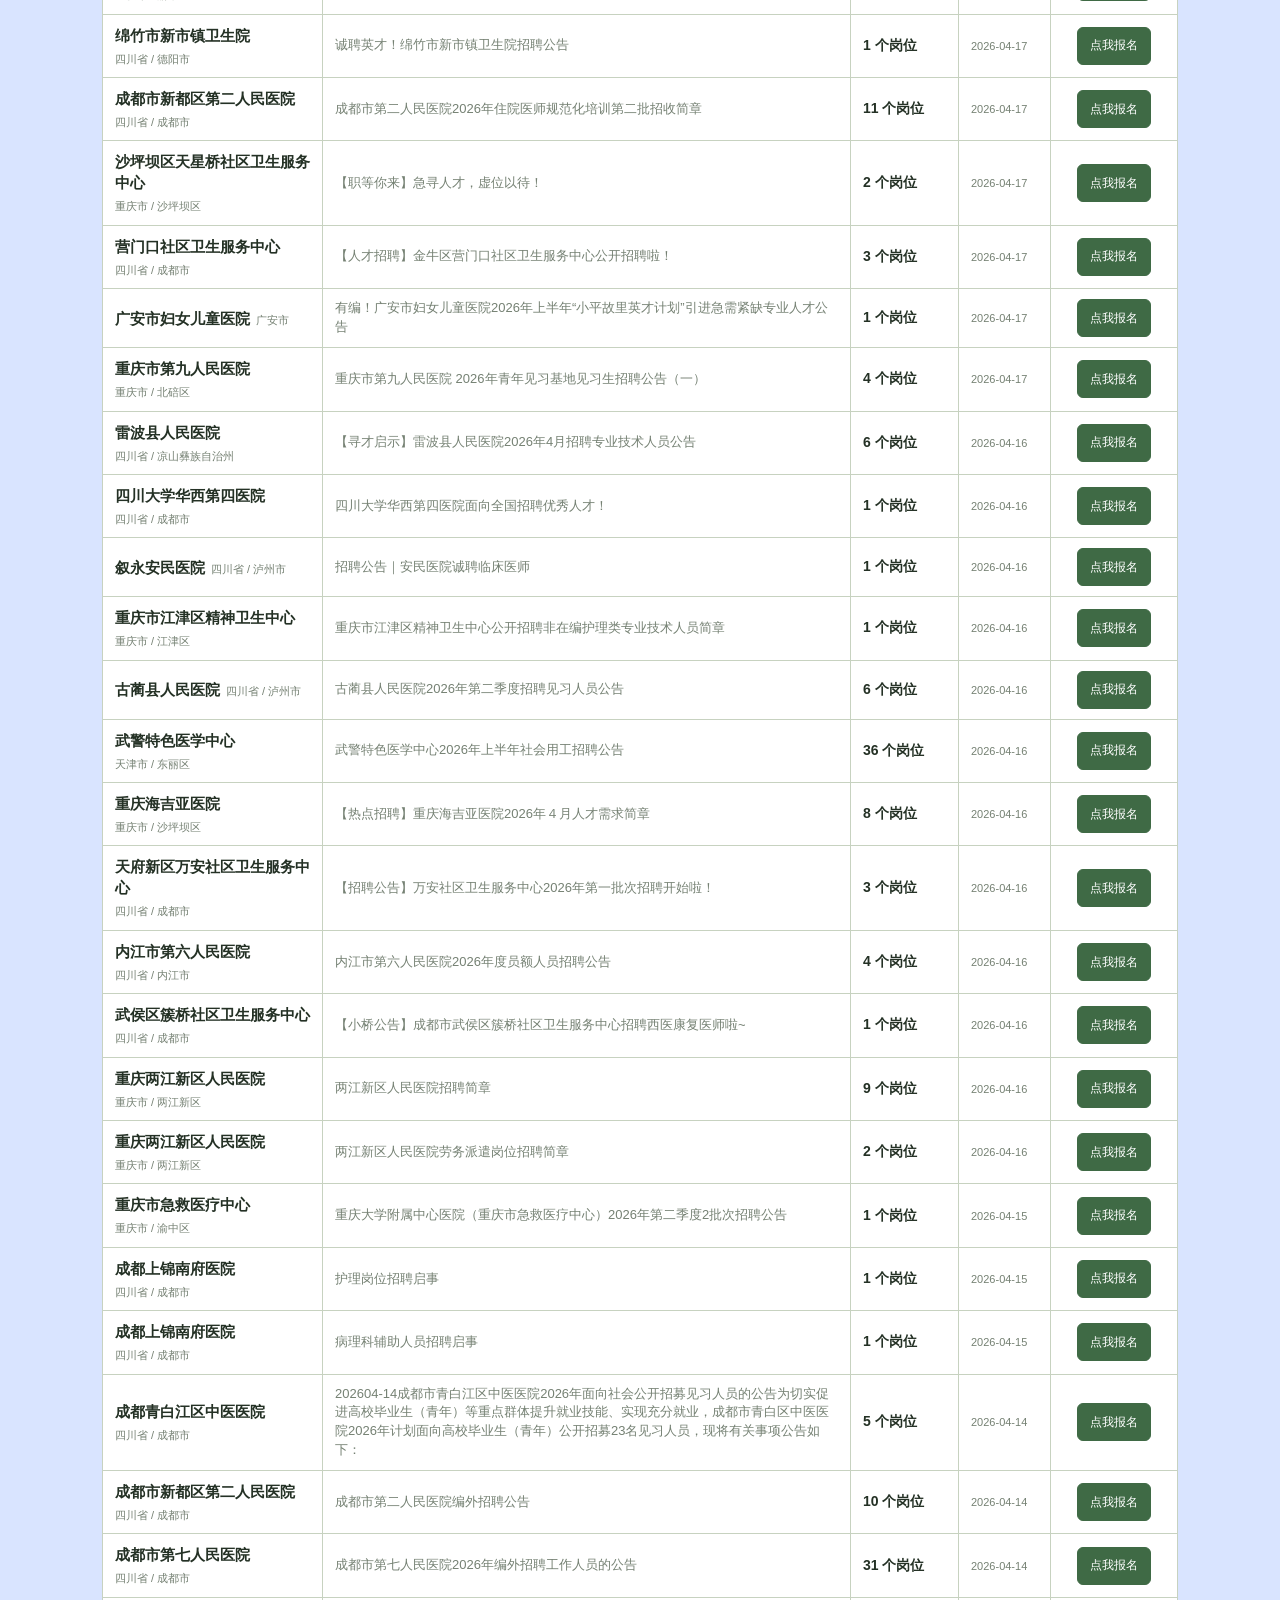
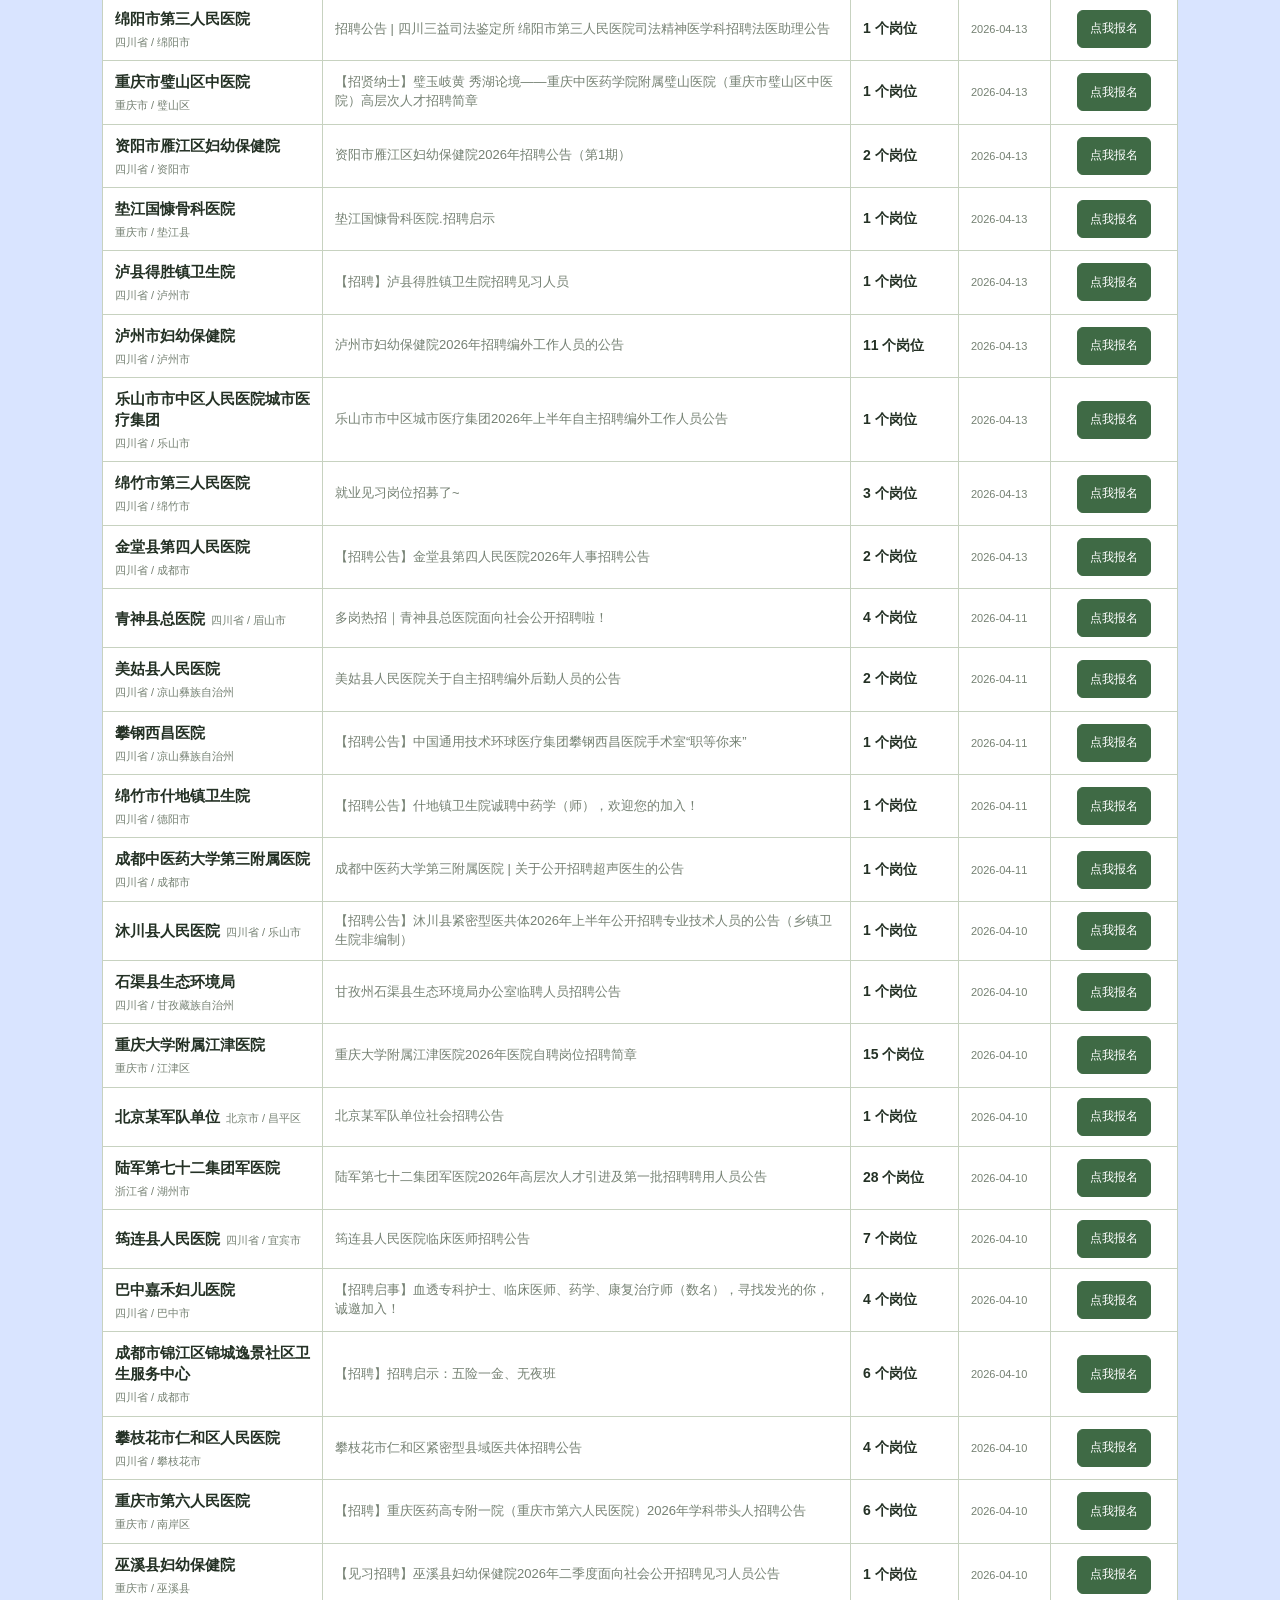
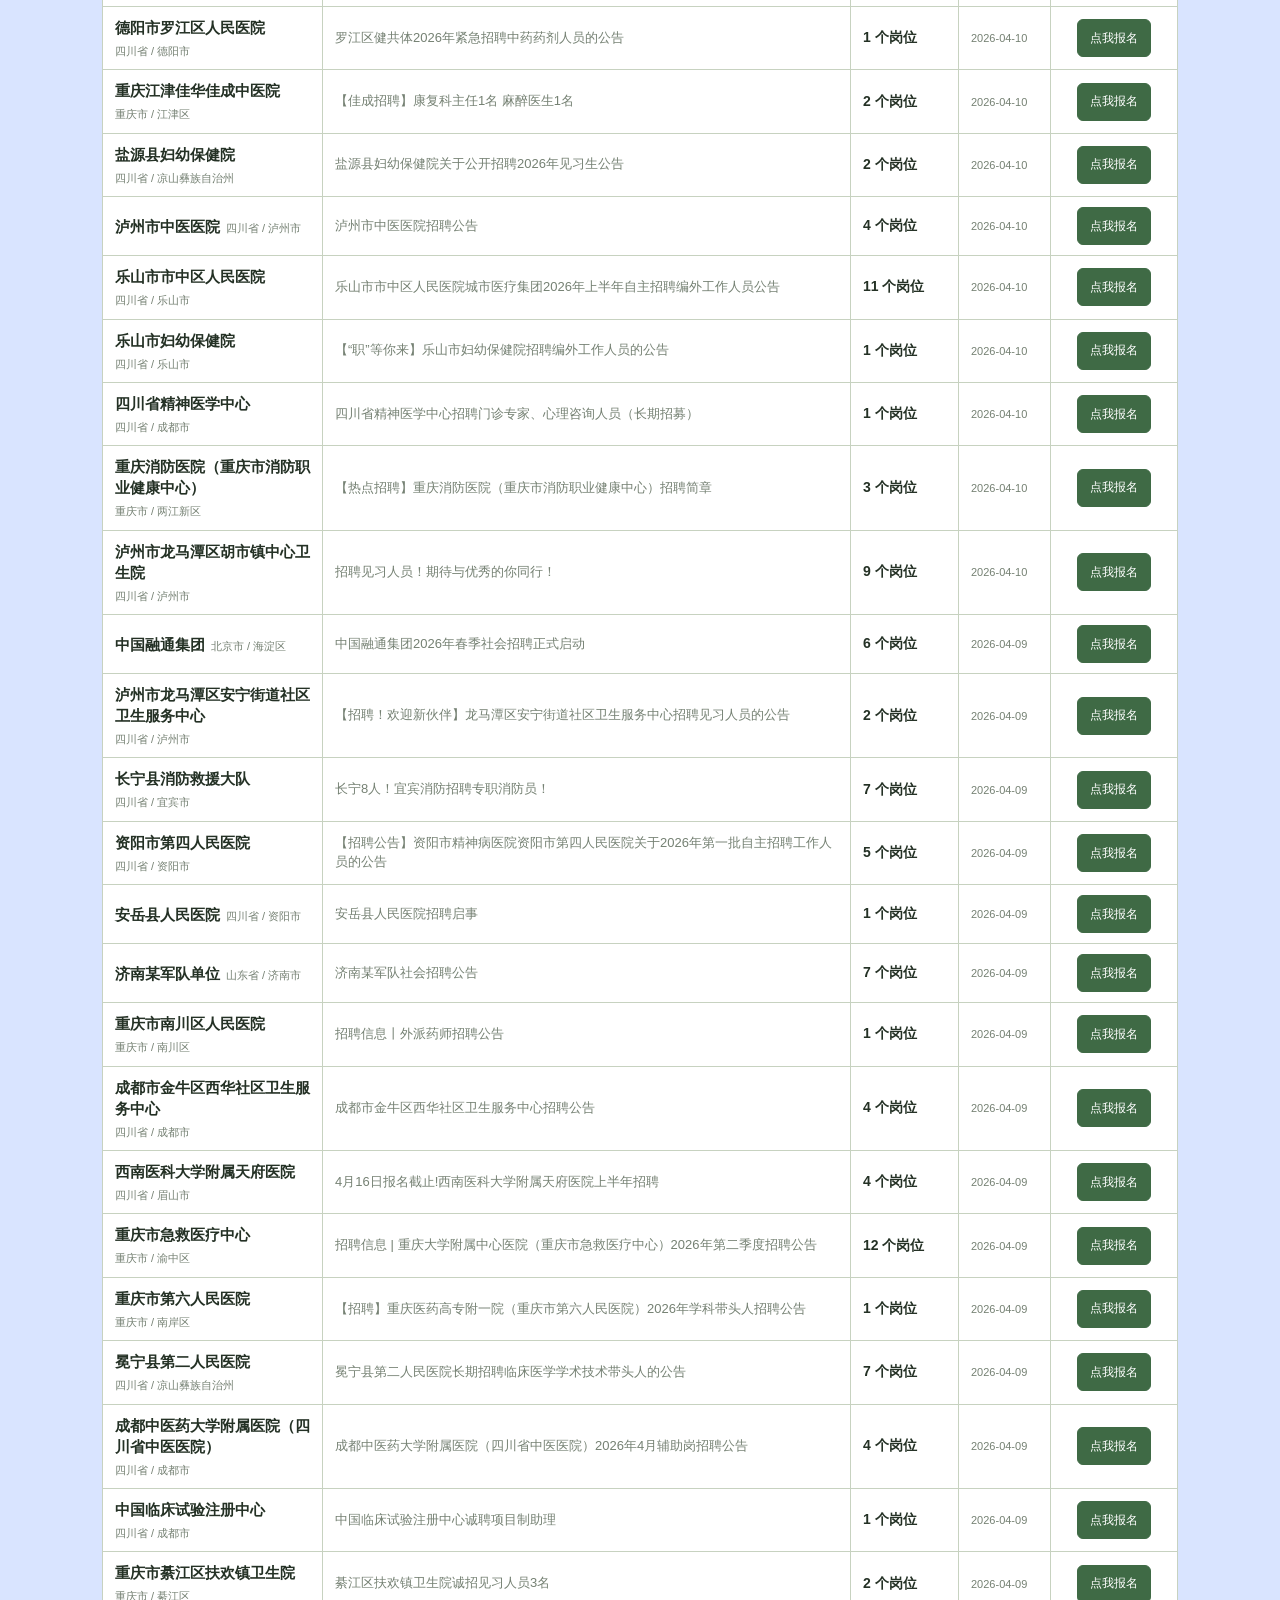
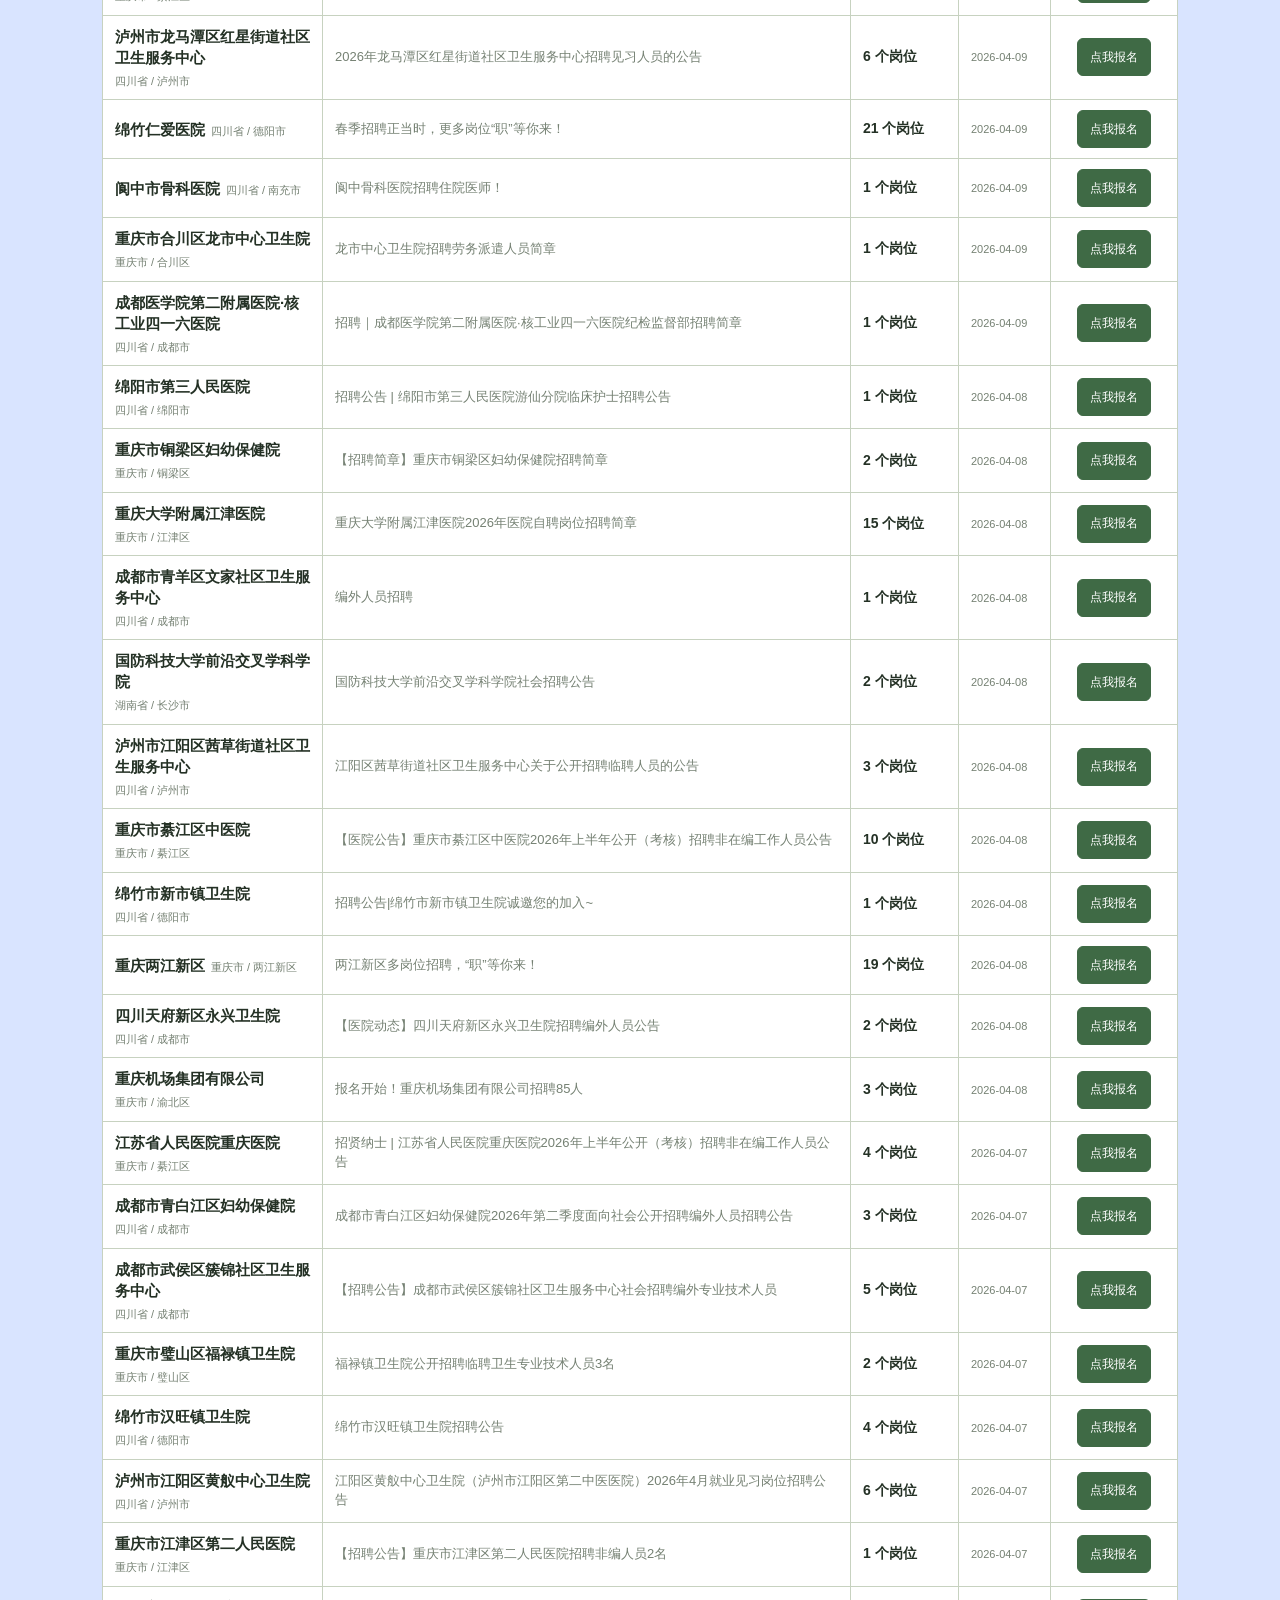
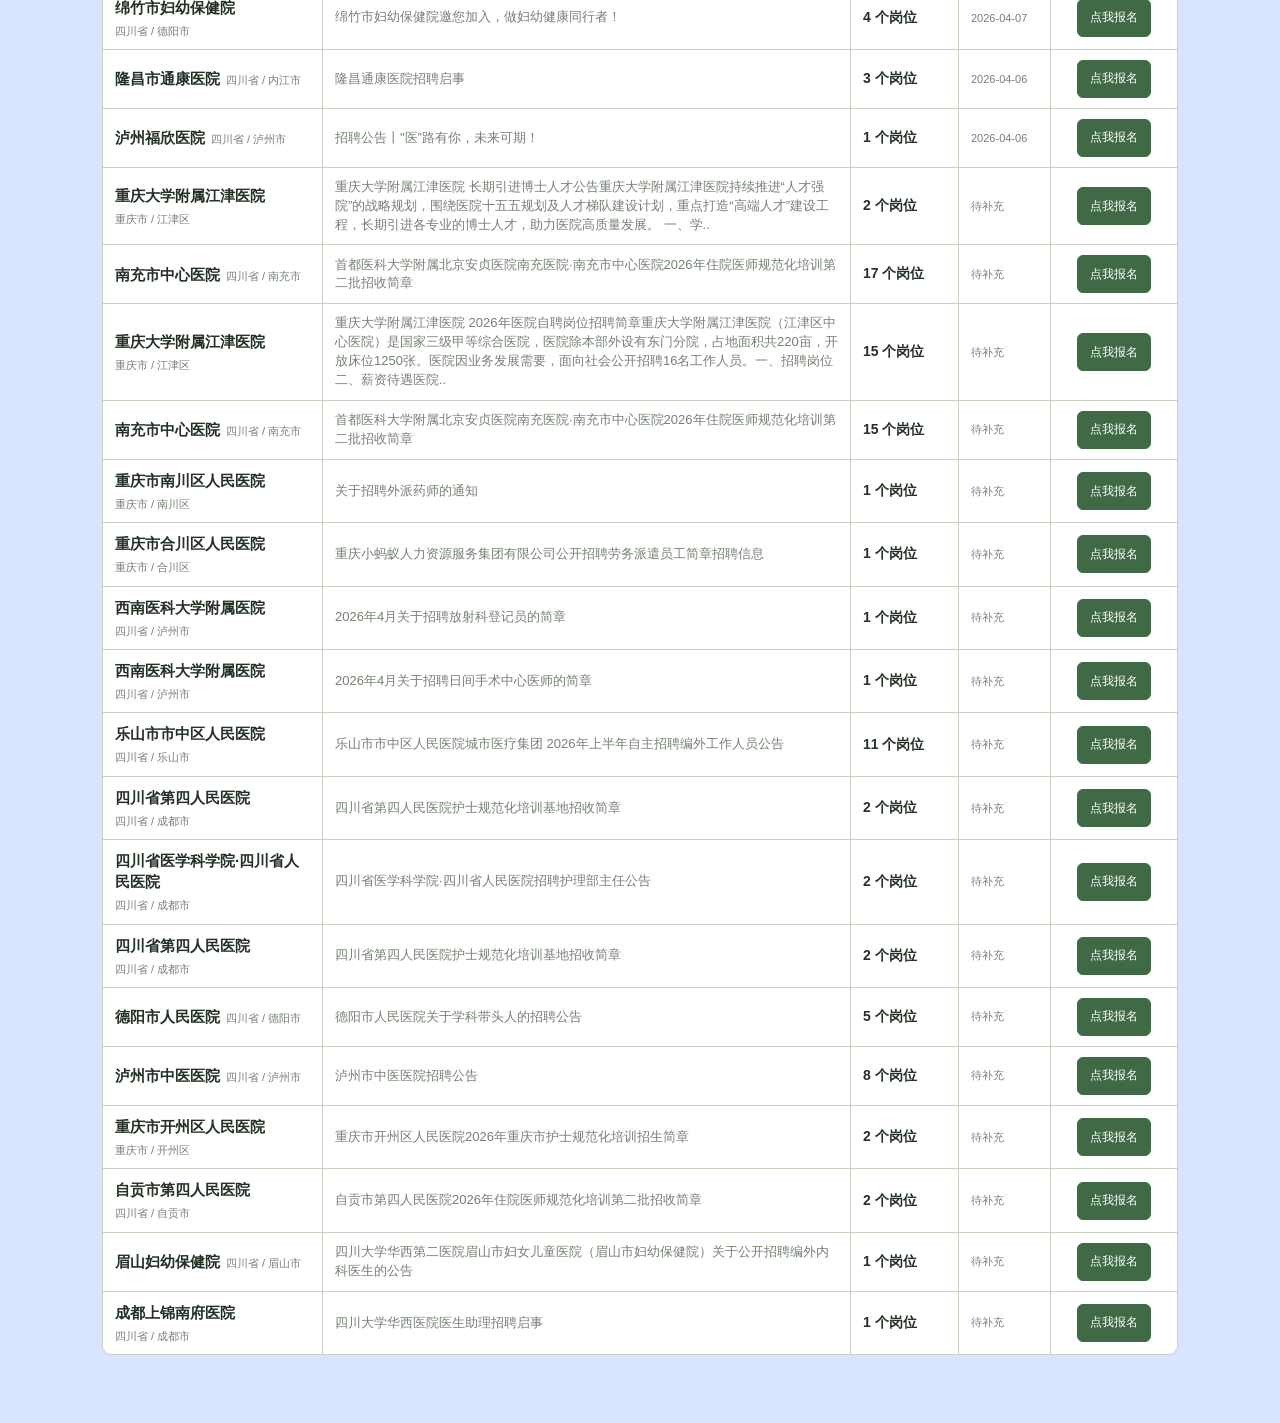
==== commit cef8b4b5: "update recruitment static site" ====
--- a/index.html
+++ b/index.html
@@ -8,41 +8,67 @@
 </head>
 <body>
   <main class="page-shell">
-    <header class="toolbar">
-      <div class="toolbar-copy">
-        <p class="eyebrow">Structured Recruitment Worksheet</p>
-        <h1>白衣驿站</h1>
-        <p class="toolbar-note">按医院、地区和关键词快速筛选公告，点击整行可查看岗位明细，点“点我报名”可直达原公告。</p>
+    <section id="xhCoverScreen" class="xh-screen xh-cover-screen" aria-label="医院招聘封面图">
+      <div class="xh-cover-inner">
+        <p id="xhEyebrow" class="xh-cover-eyebrow">白衣驿站</p>
+        <p id="xhDeadline" class="xh-deadline" hidden>截止日期待补充</p>
+        <div class="xh-cover-copy">
+          <p id="xhLocation" class="xh-location" hidden>地区待补充</p>
+          <h1 id="xhHospitalName" class="xh-hospital-name">医院名称待补充</h1>
+          <p id="xhSubtitle" class="xh-subtitle">招聘公告待补充</p>
+        </div>
+        <p class="xh-cover-hint">左滑查看岗位信息</p>
       </div>
-      <p id="updateTime" class="update-time">更新时间：正在加载...</p>
-    </header>
-
-    <section class="search-strip" aria-label="搜索招聘公告">
-      <label class="search-label" for="searchInput">搜索医院、公告标题、岗位关键词，或按地区快速筛选</label>
-      <div class="search-row">
-        <select id="provinceFilter" aria-label="按省份筛选">
-          <option value="">全部省份/直辖市</option>
-        </select>
-        <select id="regionFilter" aria-label="按地区筛选">
-          <option value="">全部地区</option>
-        </select>
-        <input id="searchInput" type="search" placeholder="输入医院、公告标题、岗位关键词">
-        <button id="searchButton" type="button">搜索</button>
-      </div>
-      <p id="resultMeta" class="result-meta">正在加载招聘公告...</p>
     </section>
 
-    <section class="sheet-table" aria-label="招聘公告列表">
-      <div class="sheet-head" aria-hidden="true">
-        <span>医院</span>
-        <span>公告标题</span>
-        <span>岗位数</span>
-        <span>发布时间</span>
-        <span>操作</span>
+    <section id="xhJobsScreen" class="xh-screen xh-jobs-screen" aria-label="岗位总览">
+      <div class="xh-jobs-inner">
+        <div class="xh-jobs-header">
+          <p class="xh-jobs-kicker">岗位总览</p>
+          <h2 id="xhJobsTitle" class="xh-jobs-title">重点岗位一页看完</h2>
+          <p id="xhJobsNote" class="xh-jobs-note">展示岗位名称、招聘人数、学历、专业四项核心信息。</p>
+        </div>
+        <ul id="featuredJobsList" class="featured-jobs-list"></ul>
       </div>
-      <div id="emptyState" class="empty-state" hidden>没有找到匹配的招聘公告。</div>
-      <div id="resultsList" class="sheet-body"></div>
     </section>
+
+    <div class="sheet-shell">
+      <header class="toolbar">
+        <div class="toolbar-copy">
+          <p class="eyebrow">Structured Recruitment Worksheet</p>
+          <h2>白衣驿站</h2>
+          <p class="toolbar-note">按医院、地区和关键词快速筛选公告，点击整行可查看岗位明细，点“点我报名”可直达原公告。</p>
+        </div>
+        <p id="updateTime" class="update-time">更新时间：正在加载...</p>
+      </header>
+
+      <section class="search-strip" aria-label="搜索招聘公告">
+        <label class="search-label" for="searchInput">搜索医院、公告标题、岗位关键词，或按地区快速筛选</label>
+        <div class="search-row">
+          <select id="provinceFilter" aria-label="按省份筛选">
+            <option value="">全部省份/直辖市</option>
+          </select>
+          <select id="regionFilter" aria-label="按地区筛选">
+            <option value="">全部地区</option>
+          </select>
+          <input id="searchInput" type="search" placeholder="输入医院、公告标题、岗位关键词">
+          <button id="searchButton" type="button">搜索</button>
+        </div>
+        <p id="resultMeta" class="result-meta">正在加载招聘公告...</p>
+      </section>
+
+      <section class="sheet-table" aria-label="招聘公告列表">
+        <div class="sheet-head" aria-hidden="true">
+          <span>医院</span>
+          <span>公告标题</span>
+          <span>岗位数</span>
+          <span>发布时间</span>
+          <span>操作</span>
+        </div>
+        <div id="emptyState" class="empty-state" hidden>没有找到匹配的招聘公告。</div>
+        <div id="resultsList" class="sheet-body"></div>
+      </section>
+    </div>
   </main>
 
   <template id="announcementRowTemplate">
--- a/assets/site.css
+++ b/assets/site.css
@@ -1,5 +1,5 @@
 :root {
-  --page-bg: #eef1ec;
+  --page-bg: #d9e4ff;
   --panel-bg: #ffffff;
   --header-bg: #dbe6d3;
   --detail-bg: #f5f8f2;
@@ -10,6 +10,13 @@
   --accent-soft: #edf4ea;
   --shadow: none;
   --radius: 10px;
+  --screen-height: 1660px;
+  --xh-cover-top: #12213f;
+  --xh-cover-mid: #244b8b;
+  --xh-cover-bottom: #6c9ef7;
+  --xh-jobs-bg: #eef9f7;
+  --xh-jobs-border: rgba(14, 83, 97, 0.1);
+  --xh-jobs-text: #12343b;
 }
 
 * {
@@ -40,9 +47,224 @@
 }
 
 .page-shell {
+  width: min(100%, 1242px);
+  margin: 0 auto;
+  padding: 0;
+}
+
+.sheet-shell {
   width: min(100%, 1120px);
   margin: 0 auto;
   padding: 18px 14px 40px;
+}
+
+.xh-screen {
+  position: relative;
+  min-height: 1660px;
+  min-height: var(--screen-height);
+  overflow: hidden;
+}
+
+.xh-cover-screen {
+  background: linear-gradient(140deg, var(--xh-cover-top) 0%, var(--xh-cover-mid) 52%, var(--xh-cover-bottom) 100%);
+  color: #fff;
+}
+
+.xh-cover-screen::after {
+  content: "";
+  position: absolute;
+  inset: 30px;
+  border-radius: 36px;
+  border: 1px solid rgba(255, 255, 255, 0.18);
+  pointer-events: none;
+}
+
+.xh-cover-inner,
+.xh-jobs-inner {
+  width: 100%;
+  padding: 58px 62px;
+}
+
+.xh-cover-inner {
+  position: relative;
+  display: grid;
+  min-height: var(--screen-height);
+}
+
+.xh-cover-eyebrow,
+.xh-cover-hint,
+.xh-deadline,
+.xh-jobs-kicker,
+.xh-jobs-note,
+.featured-job-row {
+  margin: 0;
+}
+
+.xh-deadline {
+  position: absolute;
+  top: 58px;
+  right: 62px;
+  max-width: 320px;
+  padding: 12px 20px;
+  border-radius: 999px;
+  background: rgba(255, 255, 255, 0.12);
+  border: 1px solid rgba(255, 255, 255, 0.18);
+  font-size: 24px;
+  line-height: 1.3;
+}
+
+.xh-cover-copy {
+  display: grid;
+  gap: 52px;
+  position: absolute;
+  left: 50%;
+  top: 46%;
+  transform: translate(-50%, -39%);
+  width: min(100%, 1040px);
+  text-align: center;
+}
+
+.xh-cover-eyebrow {
+  position: absolute;
+  top: 58px;
+  left: 62px;
+  font-size: 24px;
+  letter-spacing: 0.12em;
+  text-transform: uppercase;
+  opacity: 0.72;
+}
+
+.xh-hospital-name {
+  margin: 0;
+  font-size: 140px;
+  line-height: 0.96;
+  font-weight: 800;
+  letter-spacing: -0.05em;
+}
+
+.xh-location {
+  margin: 0;
+  font-size: 32px;
+  line-height: 1.35;
+  letter-spacing: 0.08em;
+  opacity: 0.82;
+}
+
+.xh-subtitle {
+  margin: 0;
+  max-width: 860px;
+  font-size: 46px;
+  line-height: 1.35;
+  opacity: 0.94;
+  display: -webkit-box;
+  -webkit-box-orient: vertical;
+  -webkit-line-clamp: 2;
+  overflow: hidden;
+}
+
+.xh-cover-hint {
+  position: absolute;
+  left: 62px;
+  bottom: 58px;
+  font-size: 28px;
+  letter-spacing: 0.08em;
+  opacity: 0.78;
+}
+
+.xh-jobs-screen {
+  background: linear-gradient(180deg, #fbfffe 0%, var(--xh-jobs-bg) 100%);
+  color: var(--xh-jobs-text);
+}
+
+.xh-jobs-inner {
+  display: grid;
+  gap: 34px;
+}
+
+.xh-jobs-header {
+  display: grid;
+  gap: 14px;
+}
+
+.xh-jobs-kicker {
+  display: inline-flex;
+  width: fit-content;
+  padding: 12px 22px;
+  border-radius: 999px;
+  background: rgba(12, 100, 116, 0.1);
+  color: #0b6978;
+  font-size: 28px;
+  font-weight: 600;
+}
+
+.xh-jobs-title {
+  margin: 0;
+  max-width: 980px;
+  font-size: 58px;
+  line-height: 1.18;
+  font-weight: 800;
+  color: var(--xh-jobs-text);
+}
+
+.xh-jobs-note {
+  max-width: 980px;
+  font-size: 26px;
+  line-height: 1.5;
+  color: rgba(18, 52, 59, 0.66);
+  display: -webkit-box;
+  -webkit-box-orient: vertical;
+  -webkit-line-clamp: 2;
+  overflow: hidden;
+}
+
+.featured-jobs-list {
+  display: grid;
+  grid-template-columns: repeat(2, minmax(0, 1fr));
+  gap: 22px;
+  margin: 0;
+  padding: 0;
+  list-style: none;
+}
+
+.featured-job-card {
+  min-height: 220px;
+  padding: 26px 28px;
+  border-radius: 26px;
+  border: 1px solid var(--xh-jobs-border);
+  background: rgba(255, 255, 255, 0.94);
+  box-shadow: 0 16px 36px rgba(31, 96, 102, 0.08);
+}
+
+.featured-job-name {
+  margin: 0 0 16px;
+  font-size: 34px;
+  line-height: 1.3;
+  font-weight: 700;
+  color: #163841;
+  display: -webkit-box;
+  -webkit-box-orient: vertical;
+  -webkit-line-clamp: 2;
+  overflow: hidden;
+}
+
+.featured-job-row {
+  display: grid;
+  grid-template-columns: 120px minmax(0, 1fr);
+  gap: 6px;
+  font-size: 22px;
+  line-height: 1.5;
+  color: rgba(18, 52, 59, 0.84);
+}
+
+.featured-job-label {
+  font-weight: 600;
+}
+
+.featured-job-value {
+  display: -webkit-box;
+  -webkit-box-orient: vertical;
+  -webkit-line-clamp: 2;
+  overflow: hidden;
 }
 
 .toolbar,
@@ -85,7 +307,7 @@
   text-transform: uppercase;
 }
 
-h1 {
+.toolbar-copy h2 {
   margin: 0;
   font-size: 28px;
   line-height: 1.12;
@@ -360,7 +582,7 @@
 }
 
 @media (min-width: 768px) {
-  .page-shell {
+  .sheet-shell {
     padding: 24px 22px 52px;
   }
 
@@ -371,8 +593,88 @@
 }
 
 @media (max-width: 767px) {
-  .page-shell {
+  .sheet-shell {
     padding: 12px 10px 26px;
+  }
+
+  .xh-screen {
+    min-height: auto;
+  }
+
+  .xh-cover-screen::after {
+    inset: 14px;
+    border-radius: 20px;
+  }
+
+  .xh-cover-inner,
+  .xh-jobs-inner {
+    padding: 22px 18px;
+  }
+
+  .xh-cover-inner {
+    min-height: auto;
+  }
+
+  .xh-deadline {
+    position: static;
+    max-width: none;
+    width: fit-content;
+    margin-left: auto;
+    font-size: 14px;
+    padding: 8px 12px;
+  }
+
+  .xh-cover-eyebrow,
+  .xh-cover-hint,
+  .xh-jobs-kicker,
+  .xh-jobs-note {
+    font-size: 14px;
+  }
+
+  .xh-cover-eyebrow {
+    top: 22px;
+    left: 18px;
+  }
+
+  .xh-hospital-name {
+    font-size: 48px;
+  }
+
+  .xh-location {
+    font-size: 14px;
+  }
+
+  .xh-subtitle {
+    font-size: 22px;
+  }
+
+  .xh-cover-hint {
+    left: 18px;
+    bottom: 22px;
+  }
+
+  .xh-jobs-title {
+    font-size: 28px;
+  }
+
+  .featured-jobs-list {
+    grid-template-columns: 1fr;
+    gap: 12px;
+  }
+
+  .featured-job-card {
+    min-height: auto;
+    padding: 16px;
+    border-radius: 16px;
+  }
+
+  .featured-job-name {
+    font-size: 20px;
+  }
+
+  .featured-job-row {
+    grid-template-columns: 74px minmax(0, 1fr);
+    font-size: 14px;
   }
 
   .toolbar {
@@ -383,7 +685,7 @@
     font-size: 12px;
   }
 
-  h1 {
+  .toolbar-copy h2 {
     font-size: 24px;
   }
 
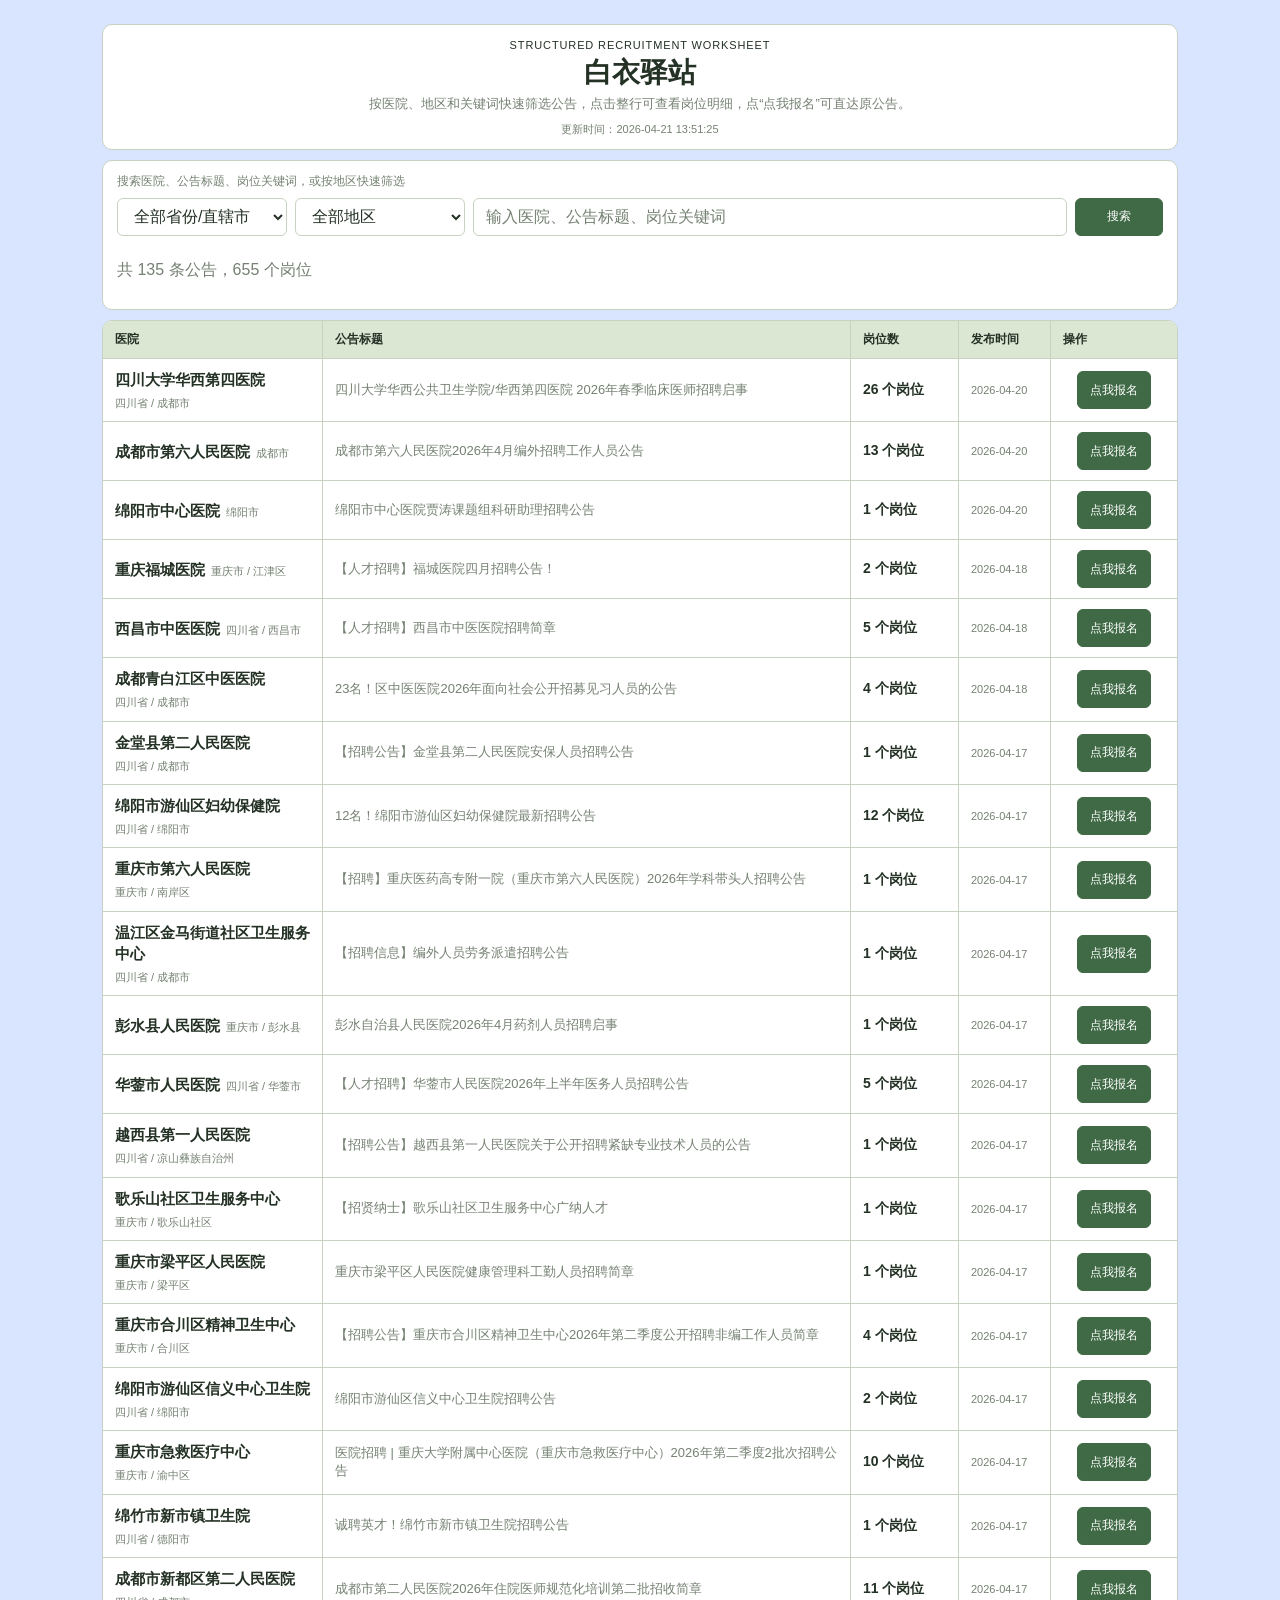
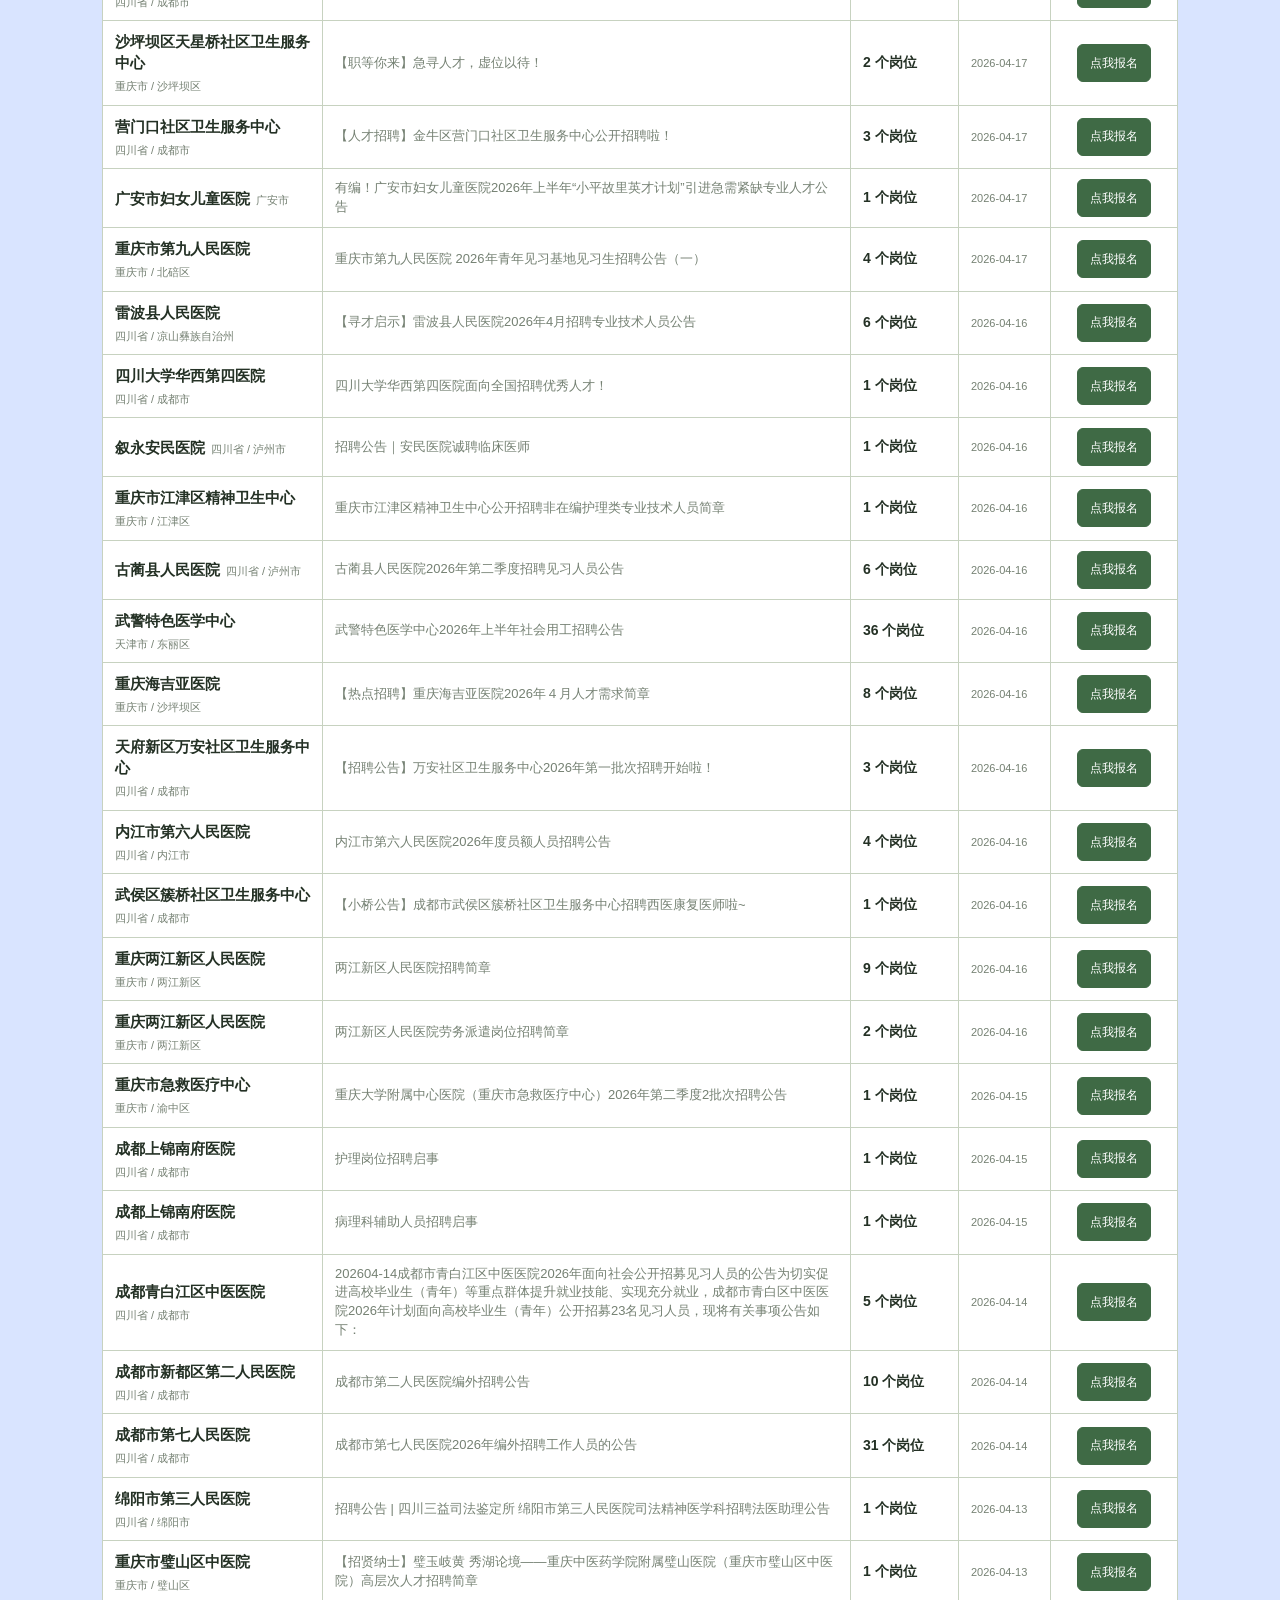
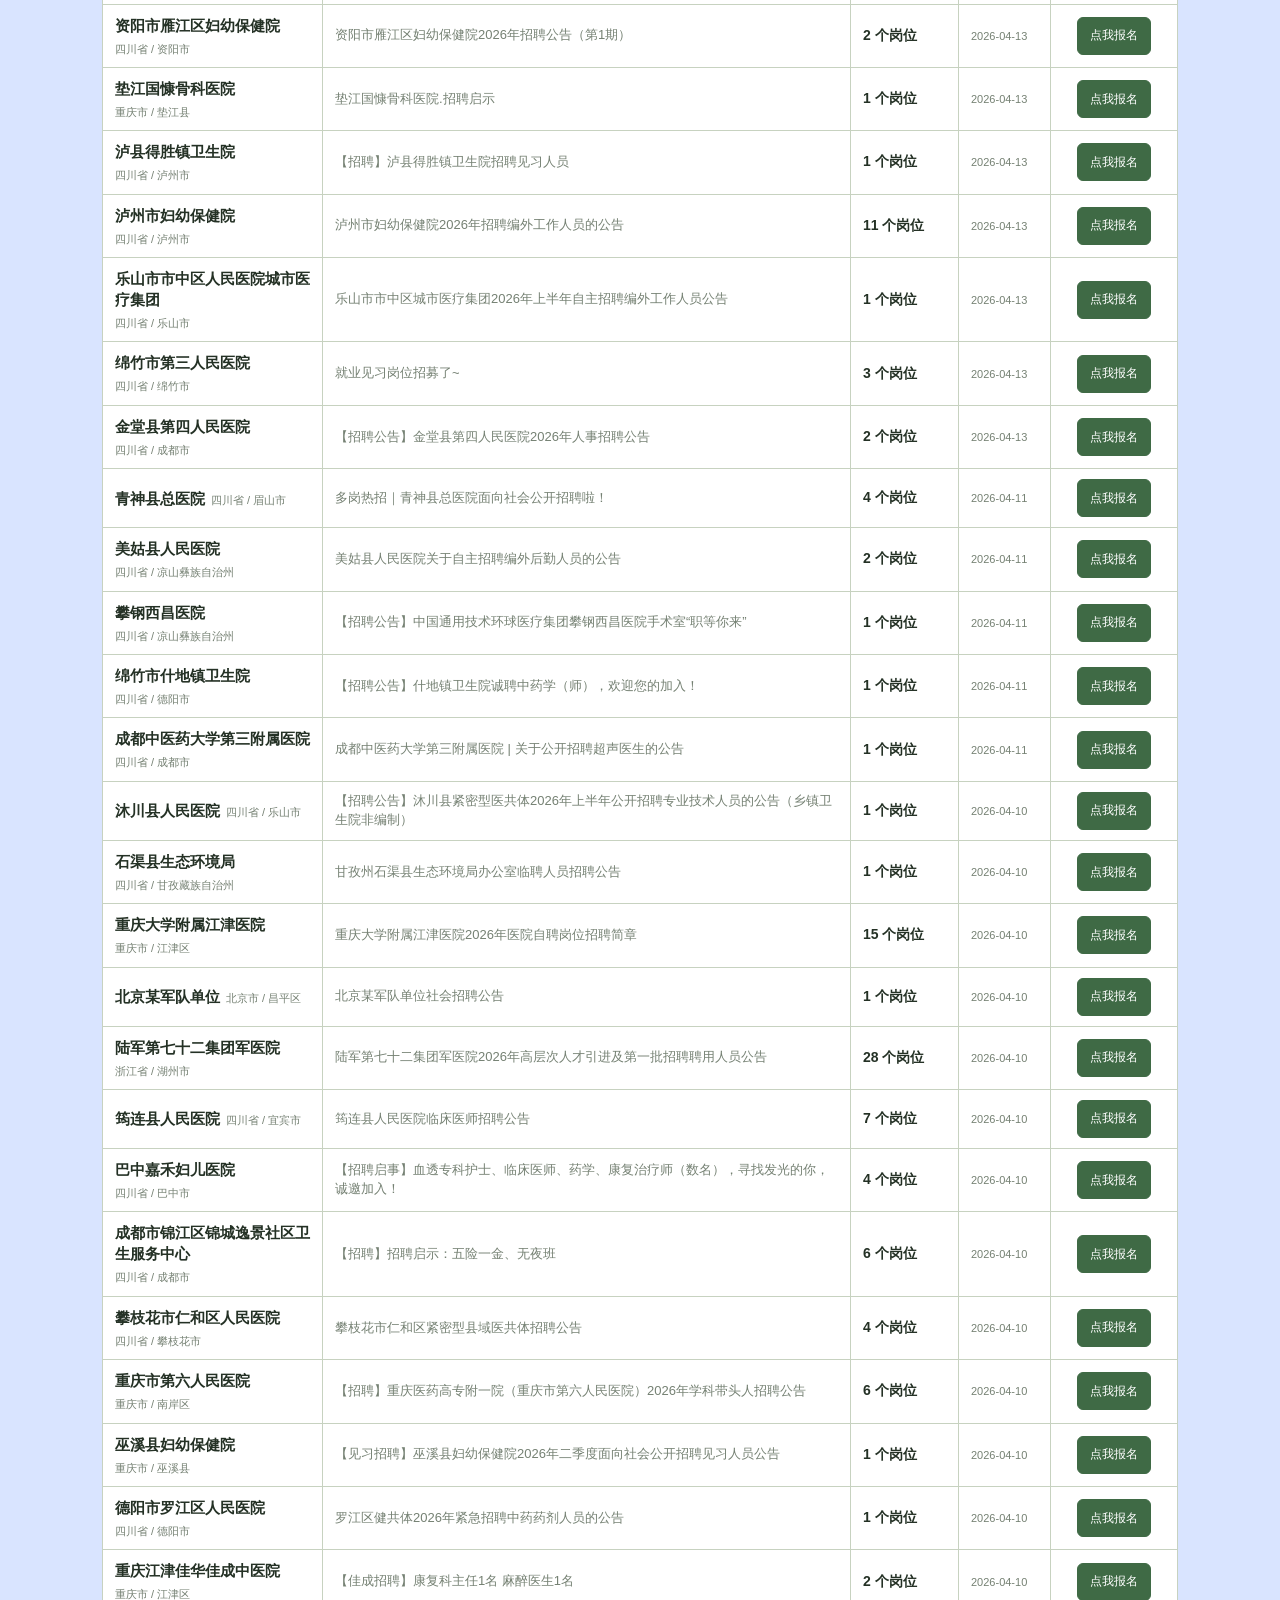
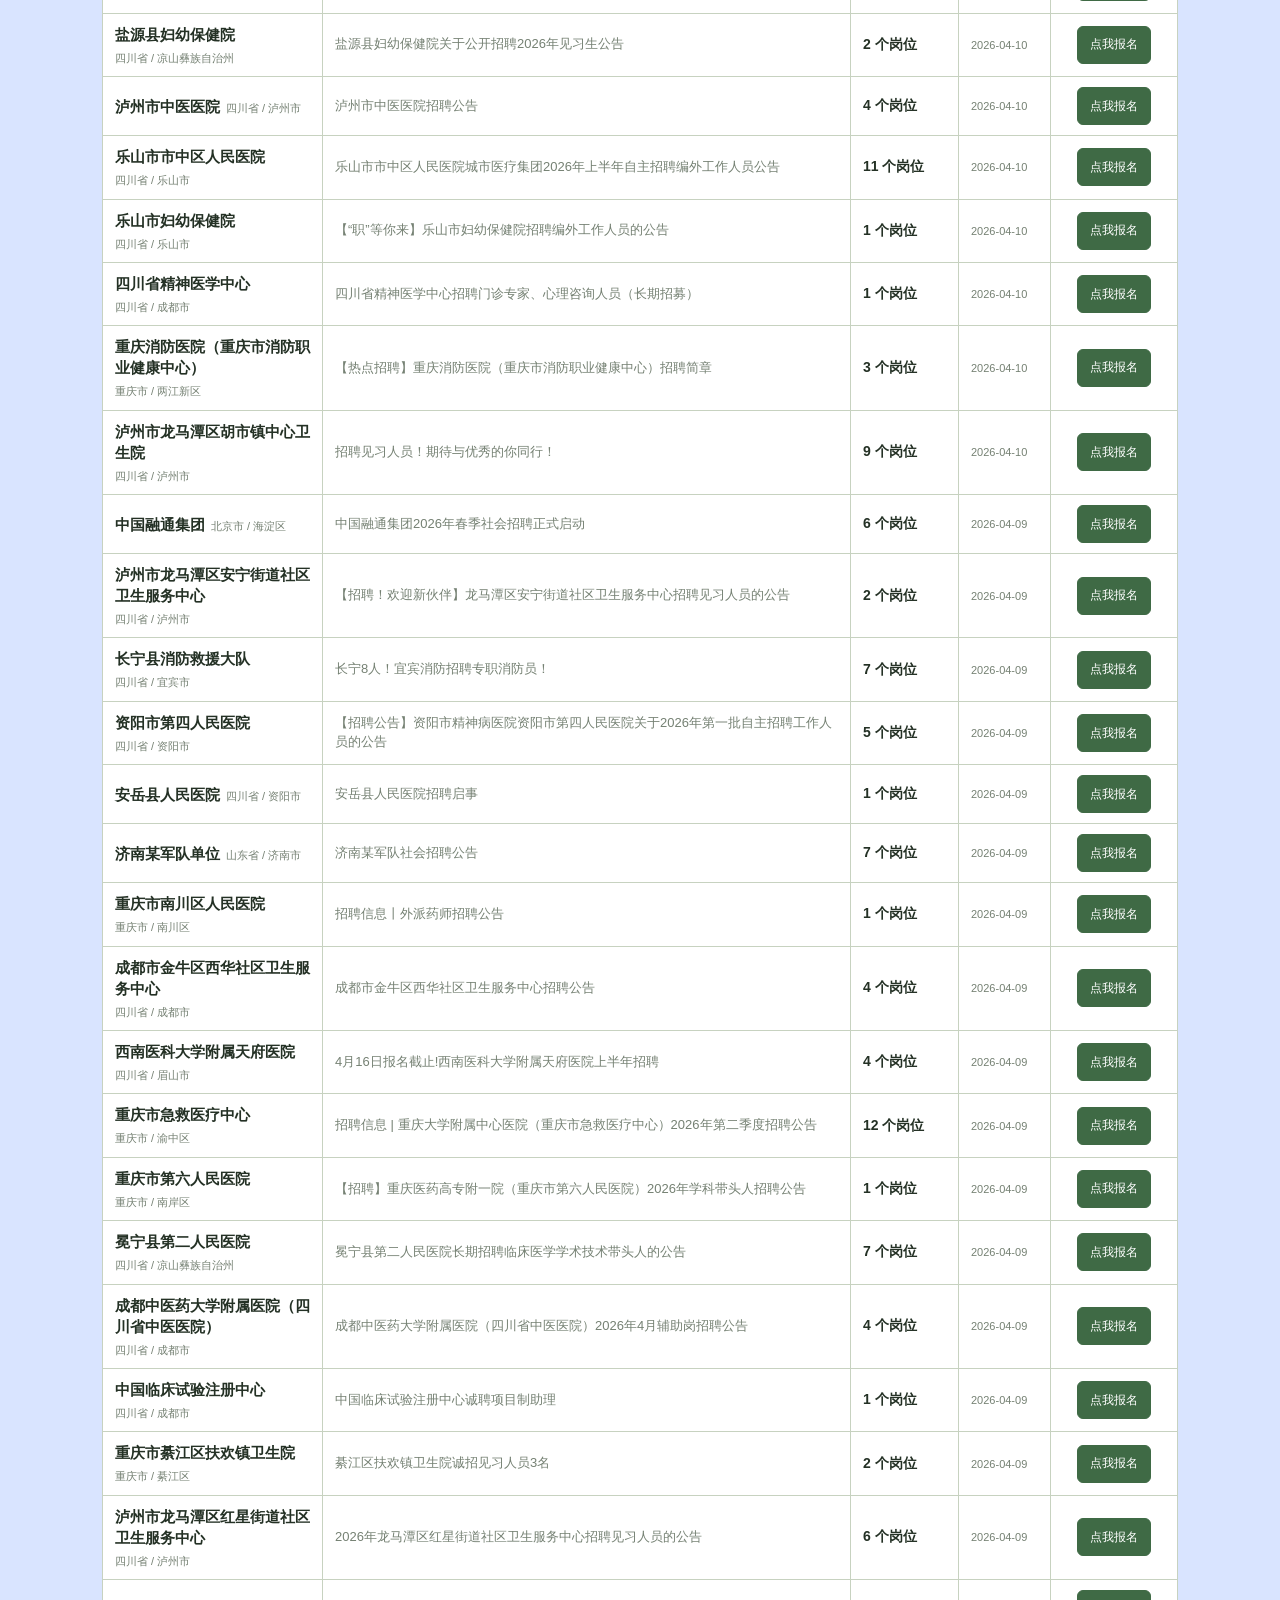
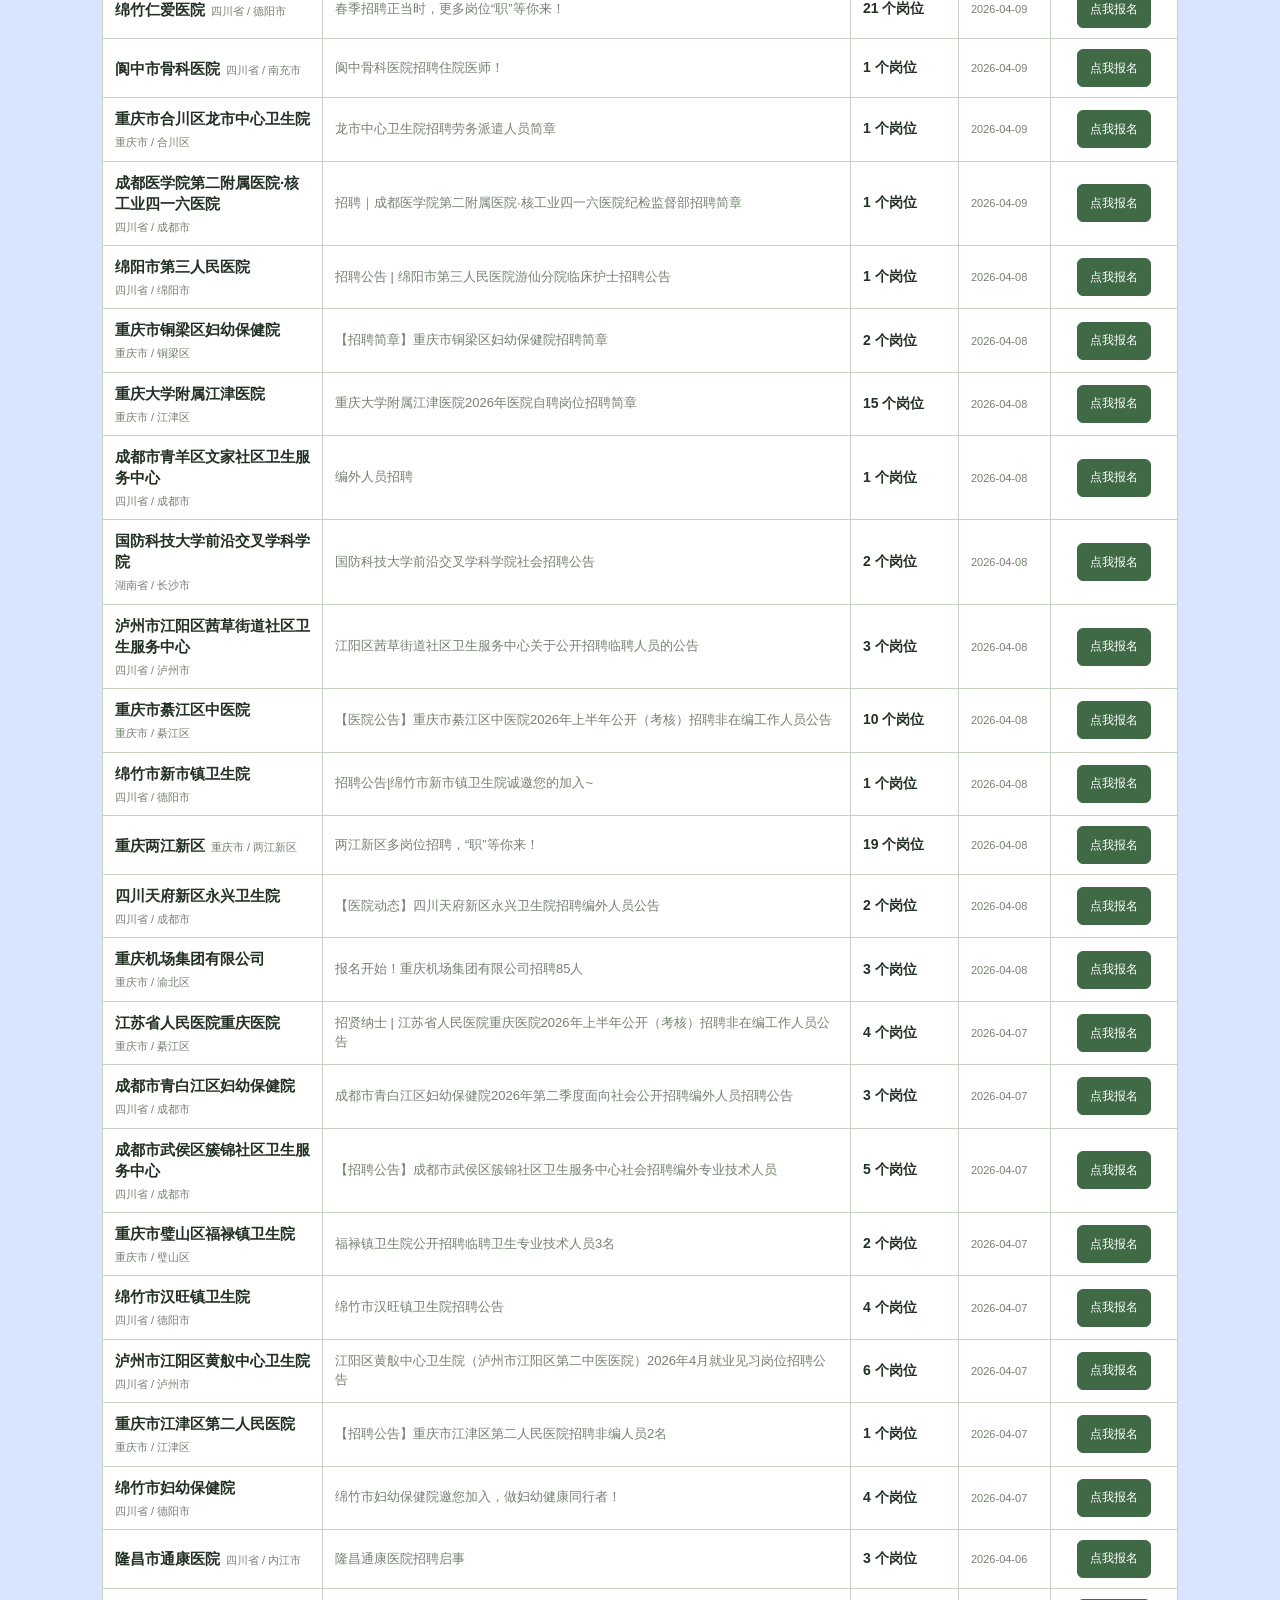
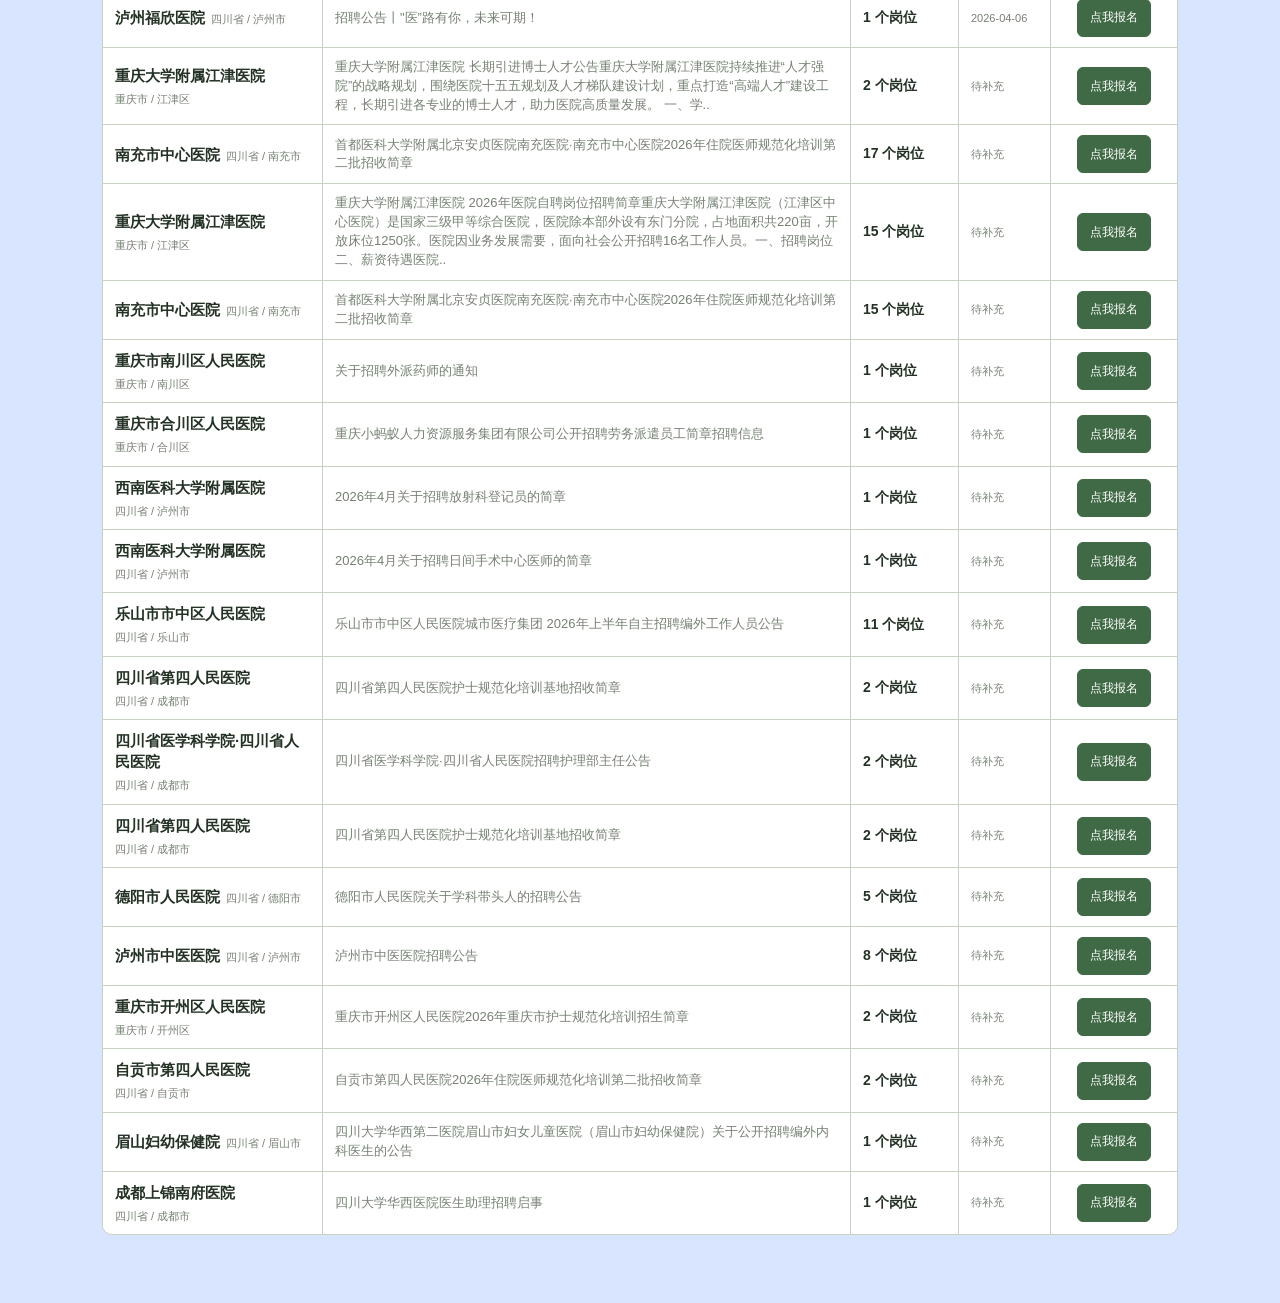
==== commit 57bf9f80: "update recruitment static site" ====
--- a/index.html
+++ b/index.html
@@ -4,34 +4,10 @@
   <meta charset="UTF-8">
   <meta name="viewport" content="width=device-width, initial-scale=1.0">
   <title>白衣驿站</title>
-  <link rel="stylesheet" href="./assets/site.css">
+  <link rel="stylesheet" href="./assets/site.css?v=202604211352">
 </head>
 <body>
   <main class="page-shell">
-    <section id="xhCoverScreen" class="xh-screen xh-cover-screen" aria-label="医院招聘封面图">
-      <div class="xh-cover-inner">
-        <p id="xhEyebrow" class="xh-cover-eyebrow">白衣驿站</p>
-        <p id="xhDeadline" class="xh-deadline" hidden>截止日期待补充</p>
-        <div class="xh-cover-copy">
-          <p id="xhLocation" class="xh-location" hidden>地区待补充</p>
-          <h1 id="xhHospitalName" class="xh-hospital-name">医院名称待补充</h1>
-          <p id="xhSubtitle" class="xh-subtitle">招聘公告待补充</p>
-        </div>
-        <p class="xh-cover-hint">左滑查看岗位信息</p>
-      </div>
-    </section>
-
-    <section id="xhJobsScreen" class="xh-screen xh-jobs-screen" aria-label="岗位总览">
-      <div class="xh-jobs-inner">
-        <div class="xh-jobs-header">
-          <p class="xh-jobs-kicker">岗位总览</p>
-          <h2 id="xhJobsTitle" class="xh-jobs-title">重点岗位一页看完</h2>
-          <p id="xhJobsNote" class="xh-jobs-note">展示岗位名称、招聘人数、学历、专业四项核心信息。</p>
-        </div>
-        <ul id="featuredJobsList" class="featured-jobs-list"></ul>
-      </div>
-    </section>
-
     <div class="sheet-shell">
       <header class="toolbar">
         <div class="toolbar-copy">
@@ -101,6 +77,6 @@
     </section>
   </template>
 
-  <script src="./assets/site.js?v=202604131510" defer></script>
+  <script src="./assets/site.js?v=202604211352" defer></script>
 </body>
 </html>
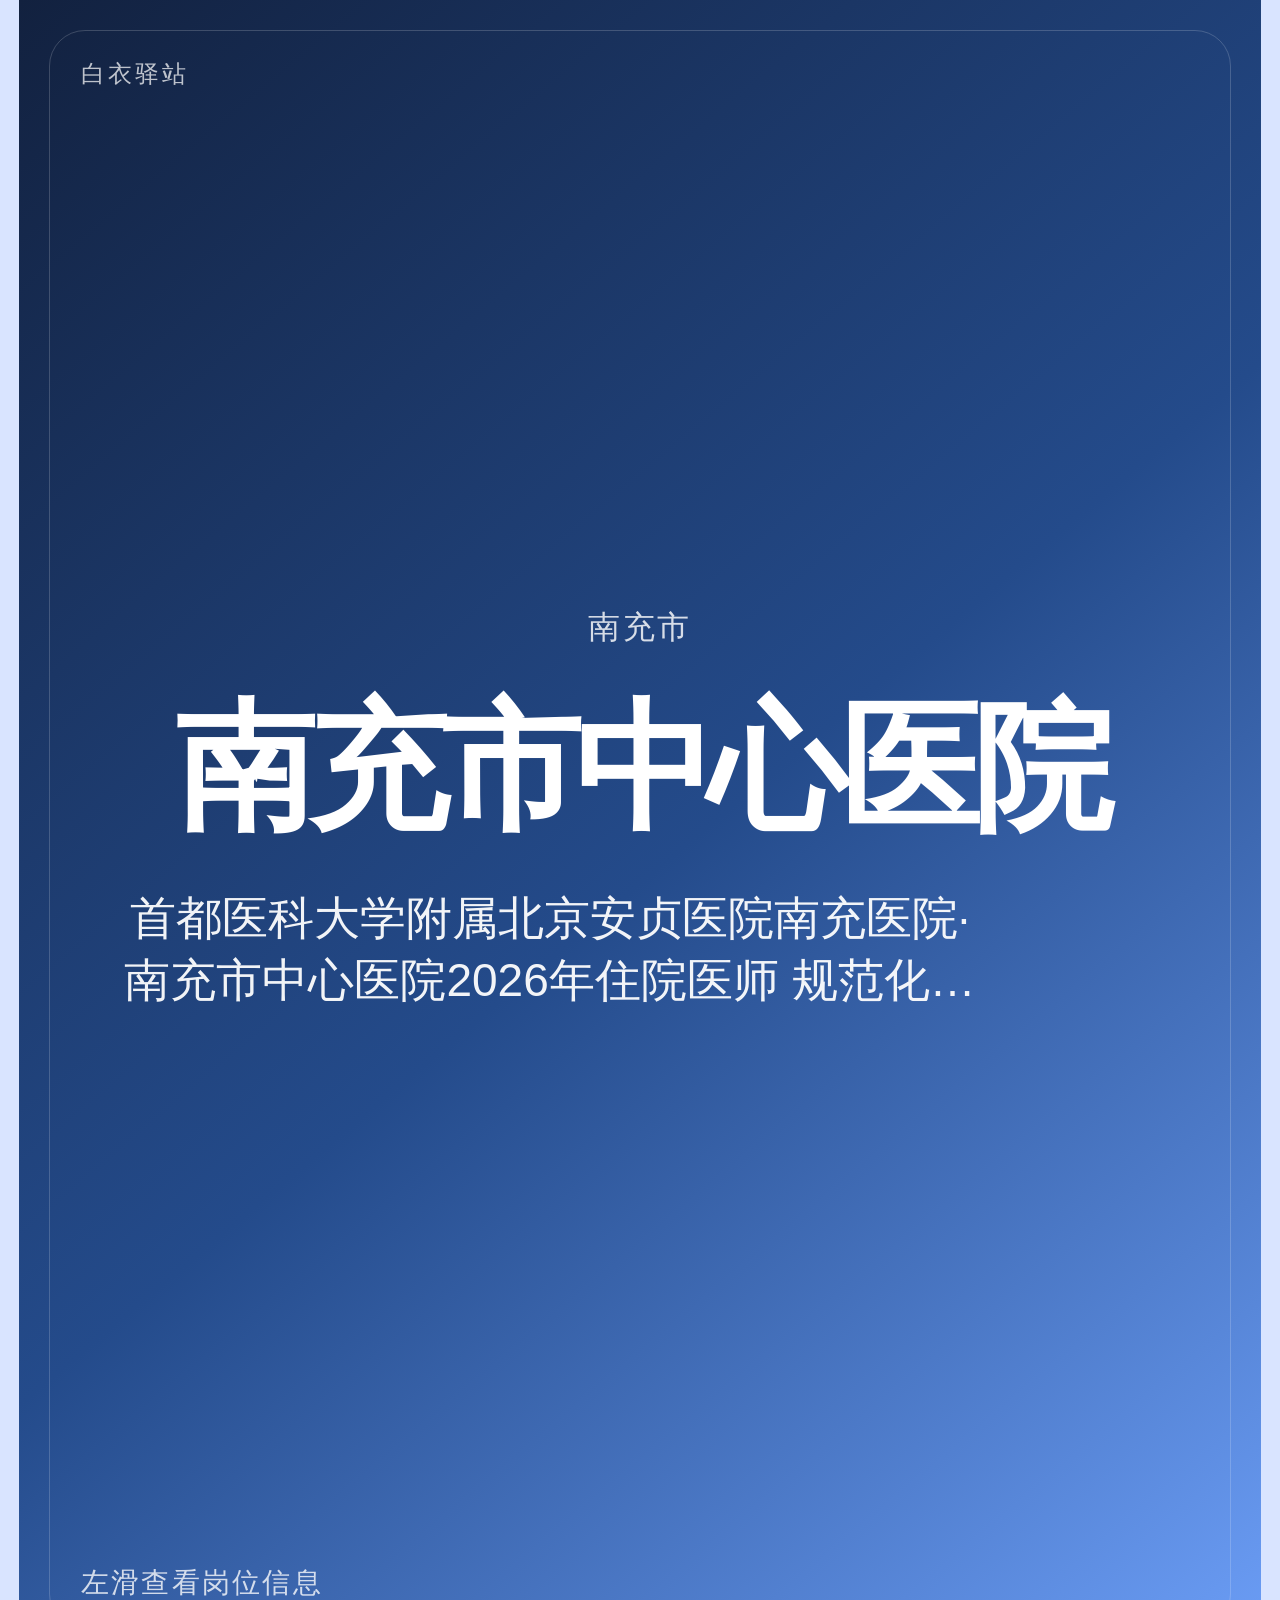
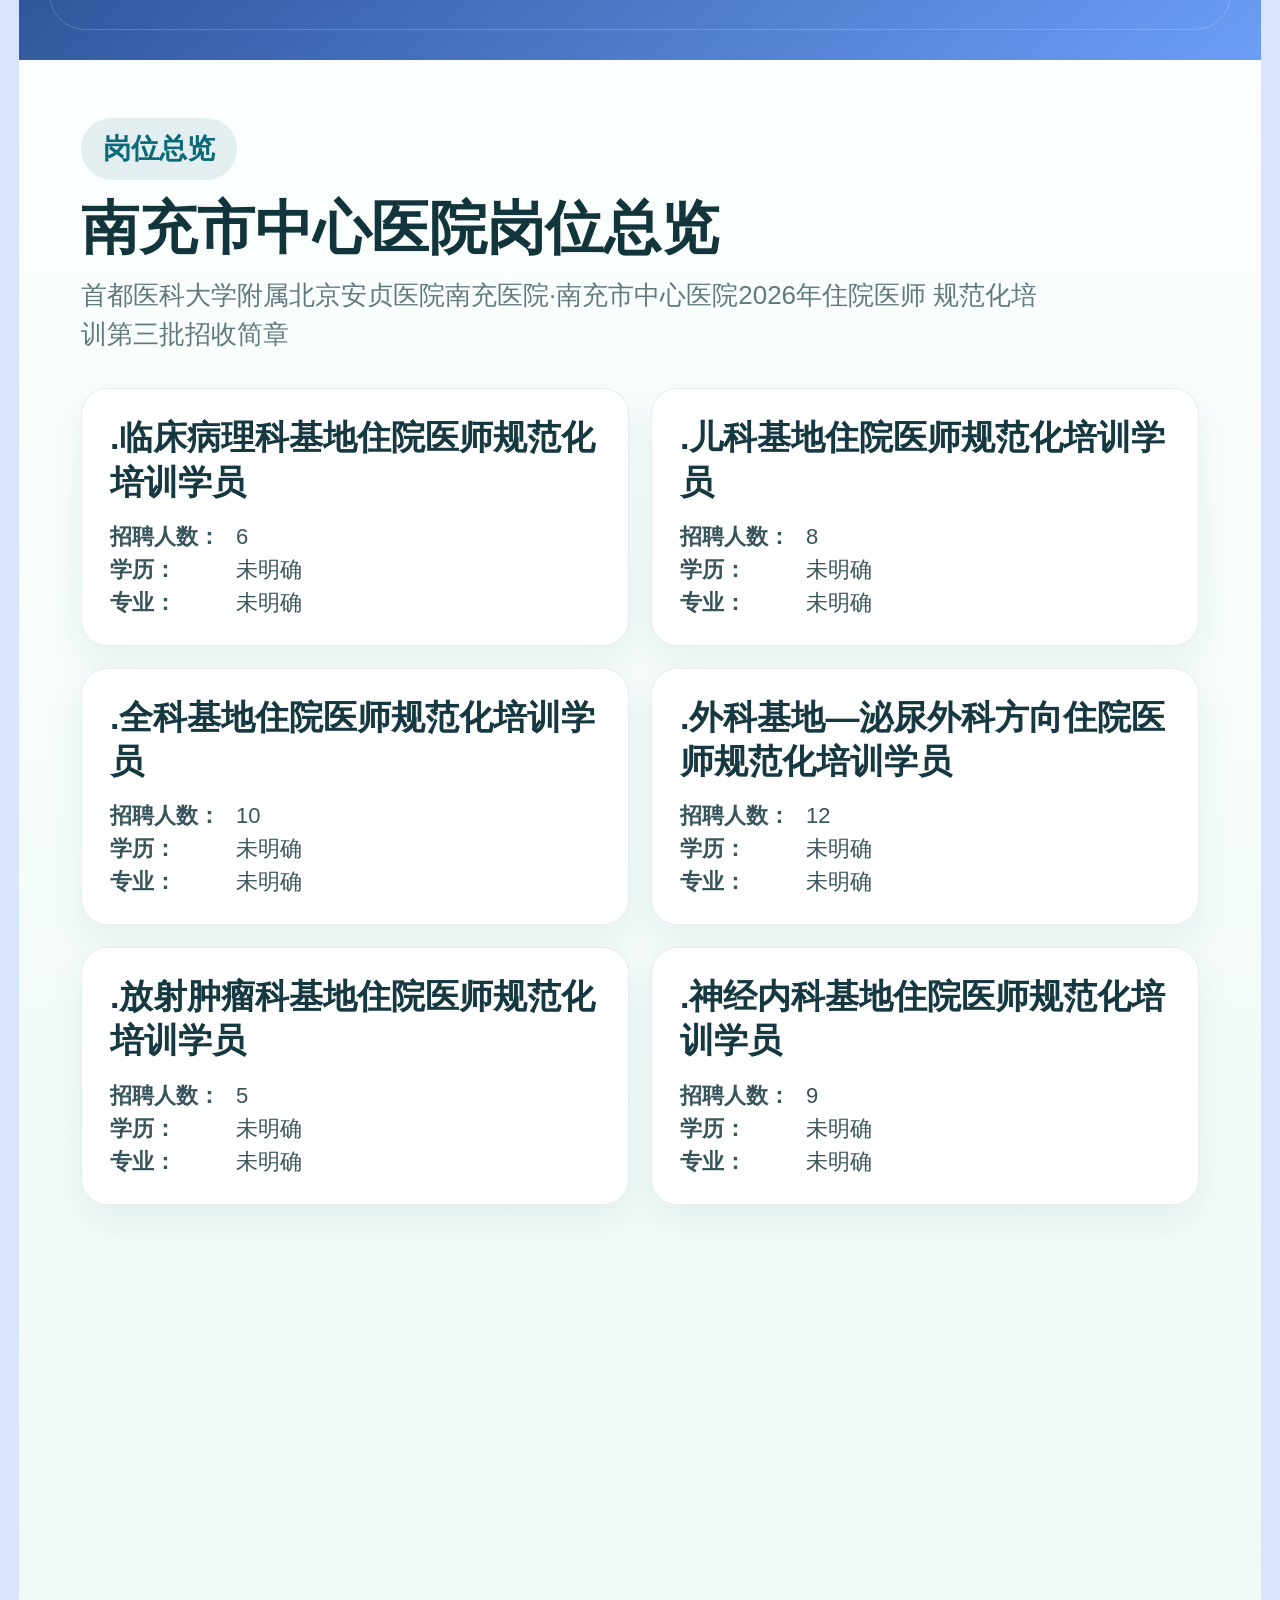
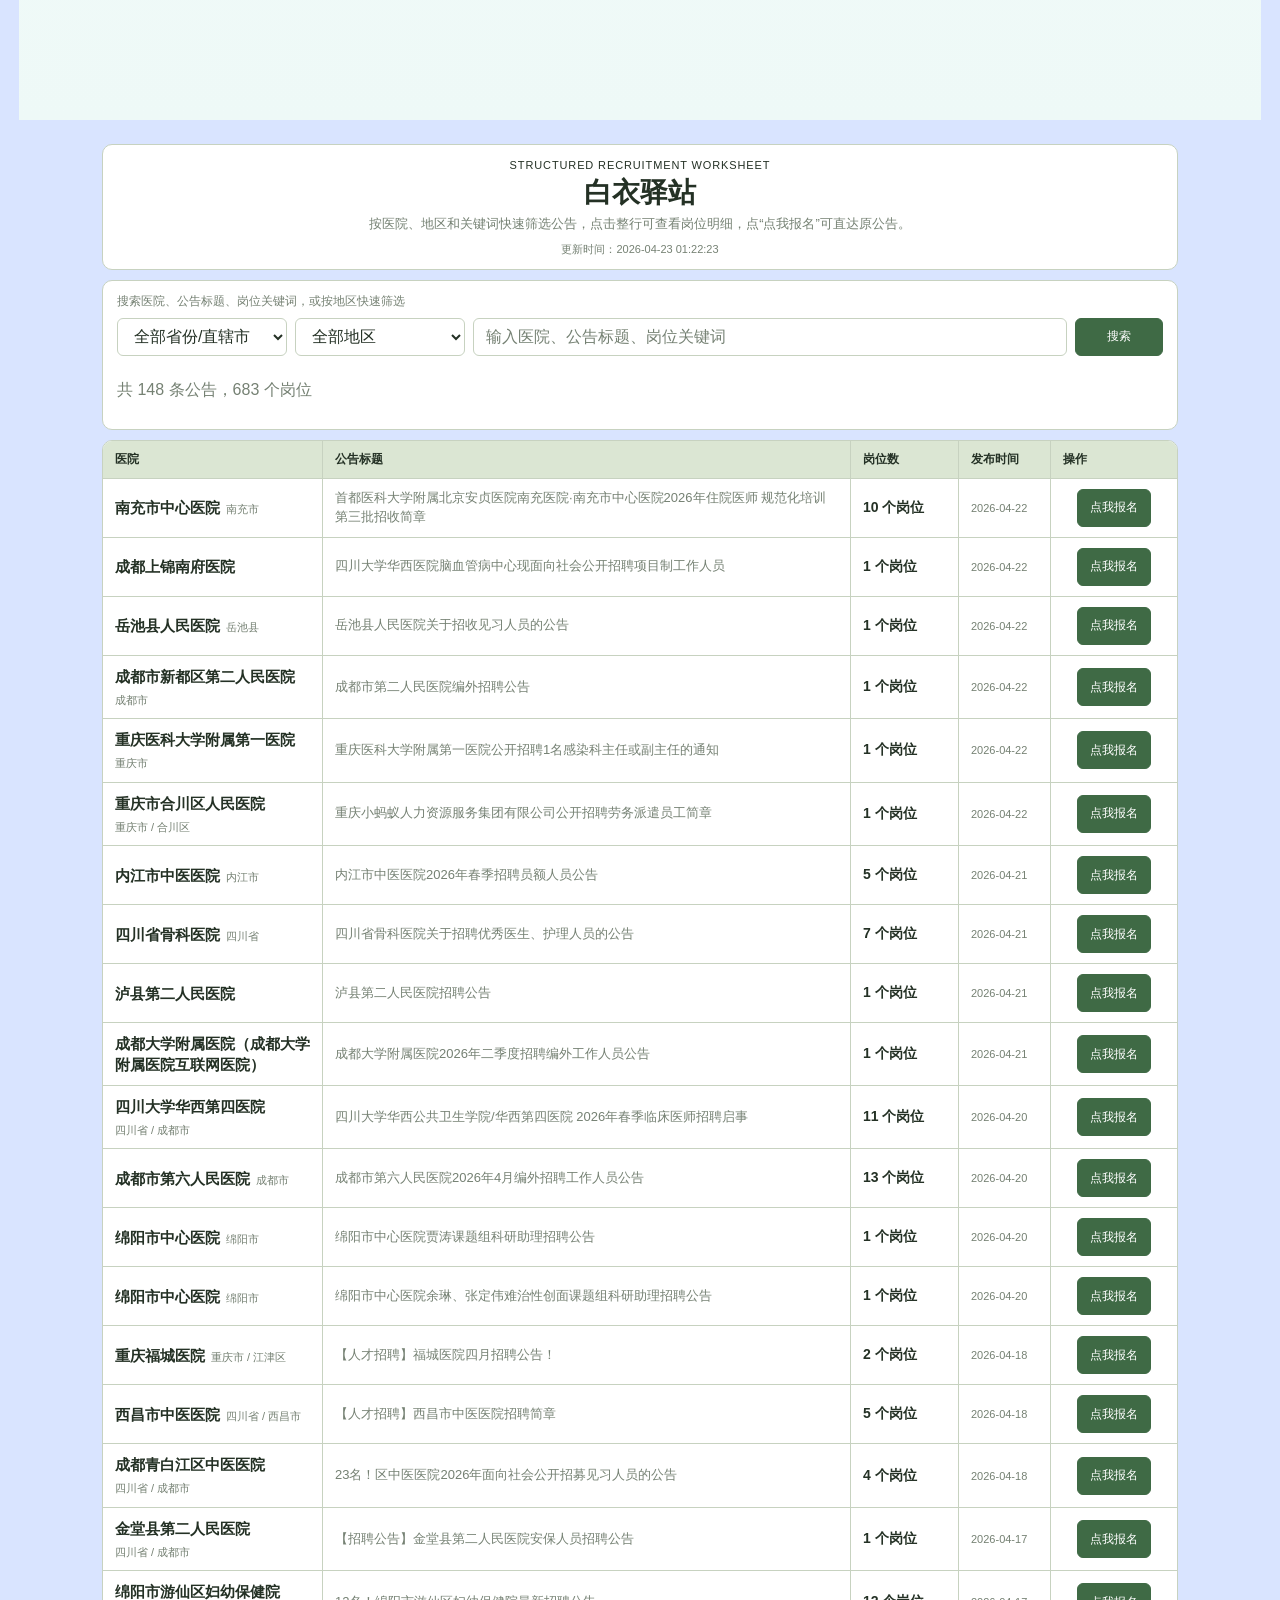
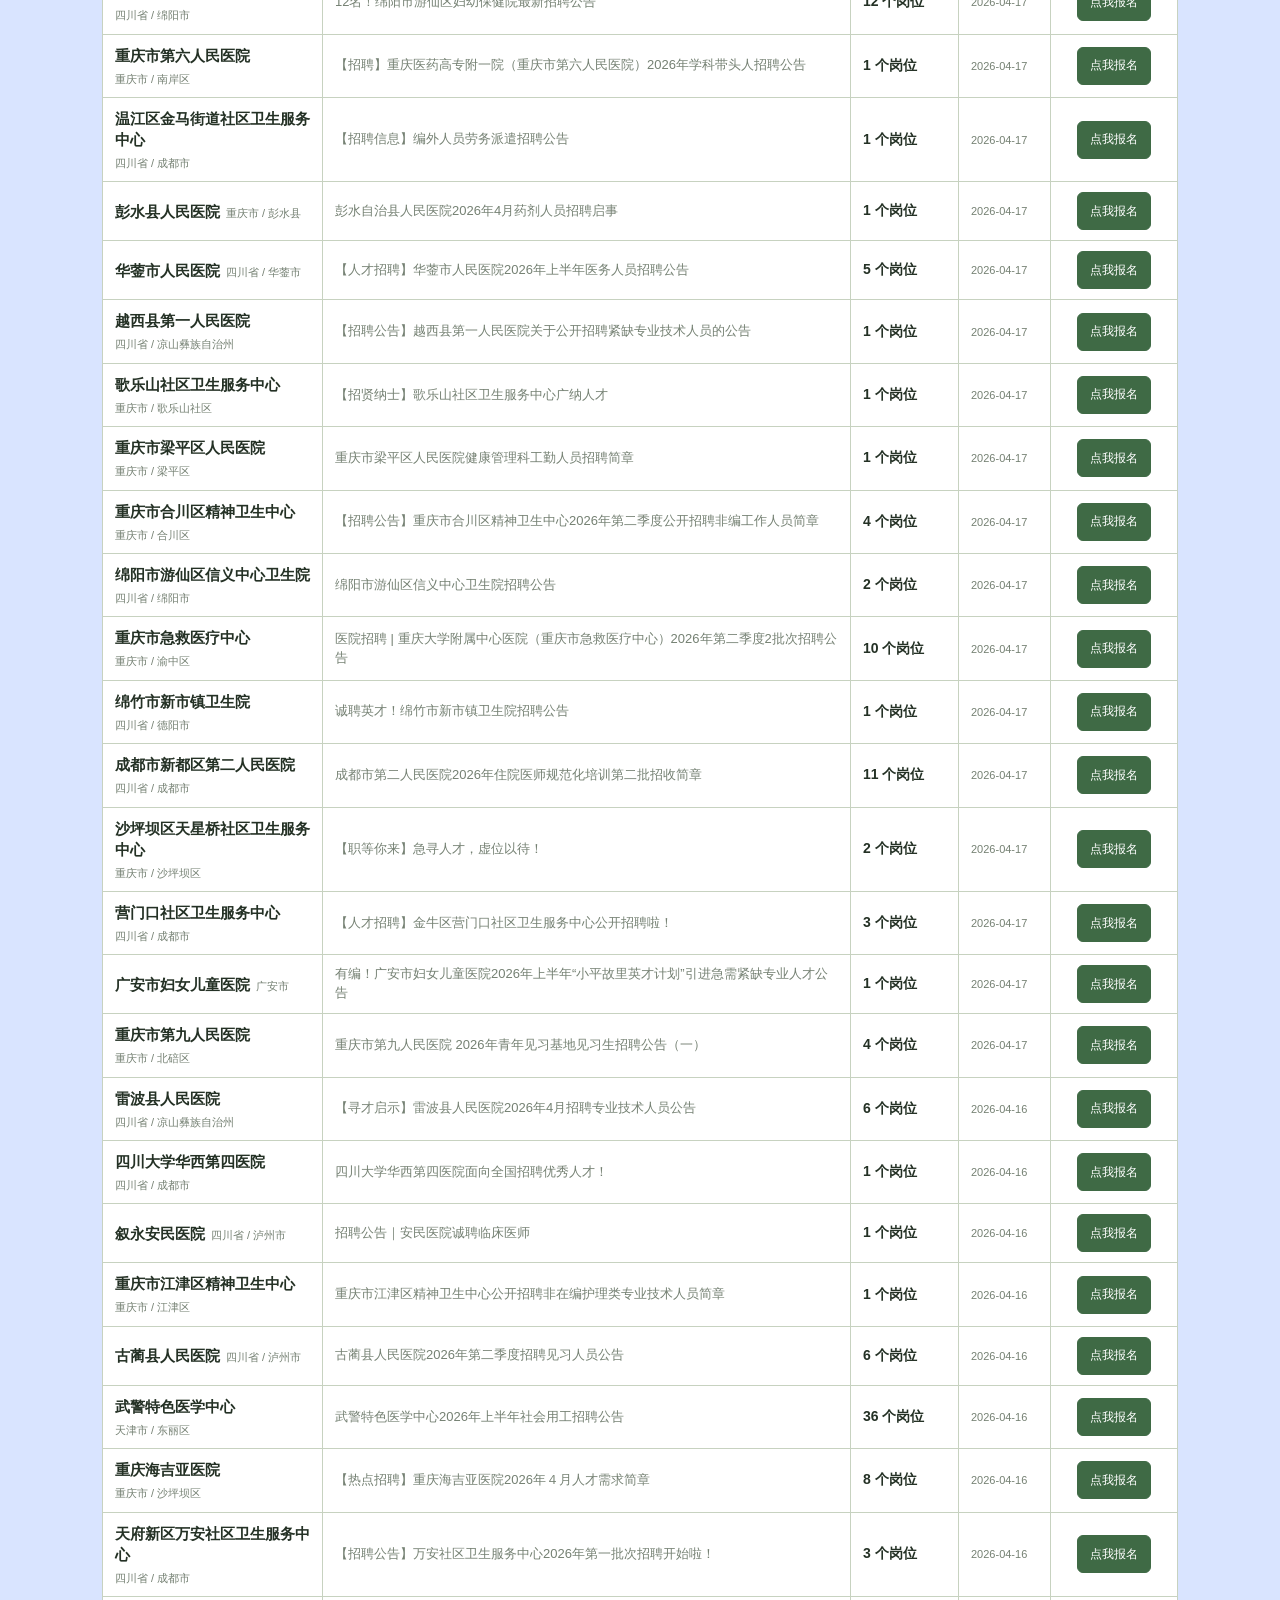
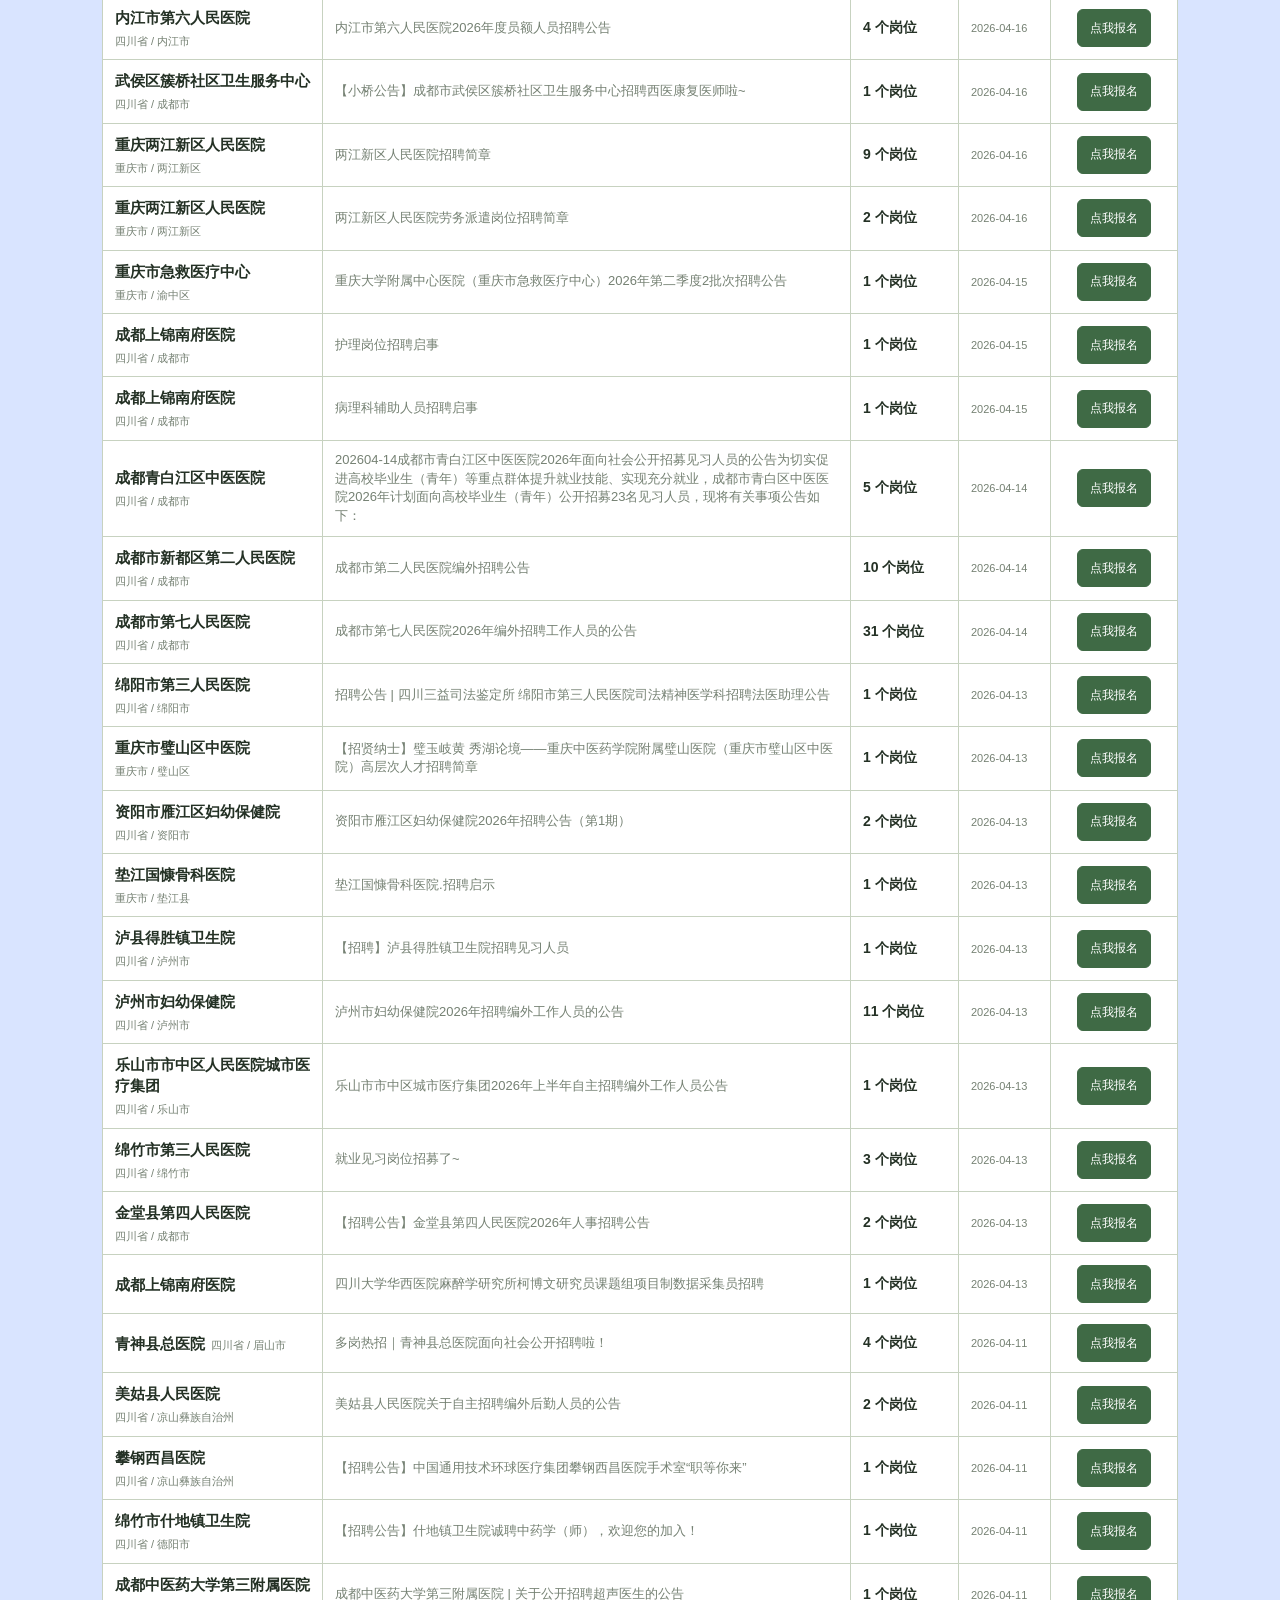
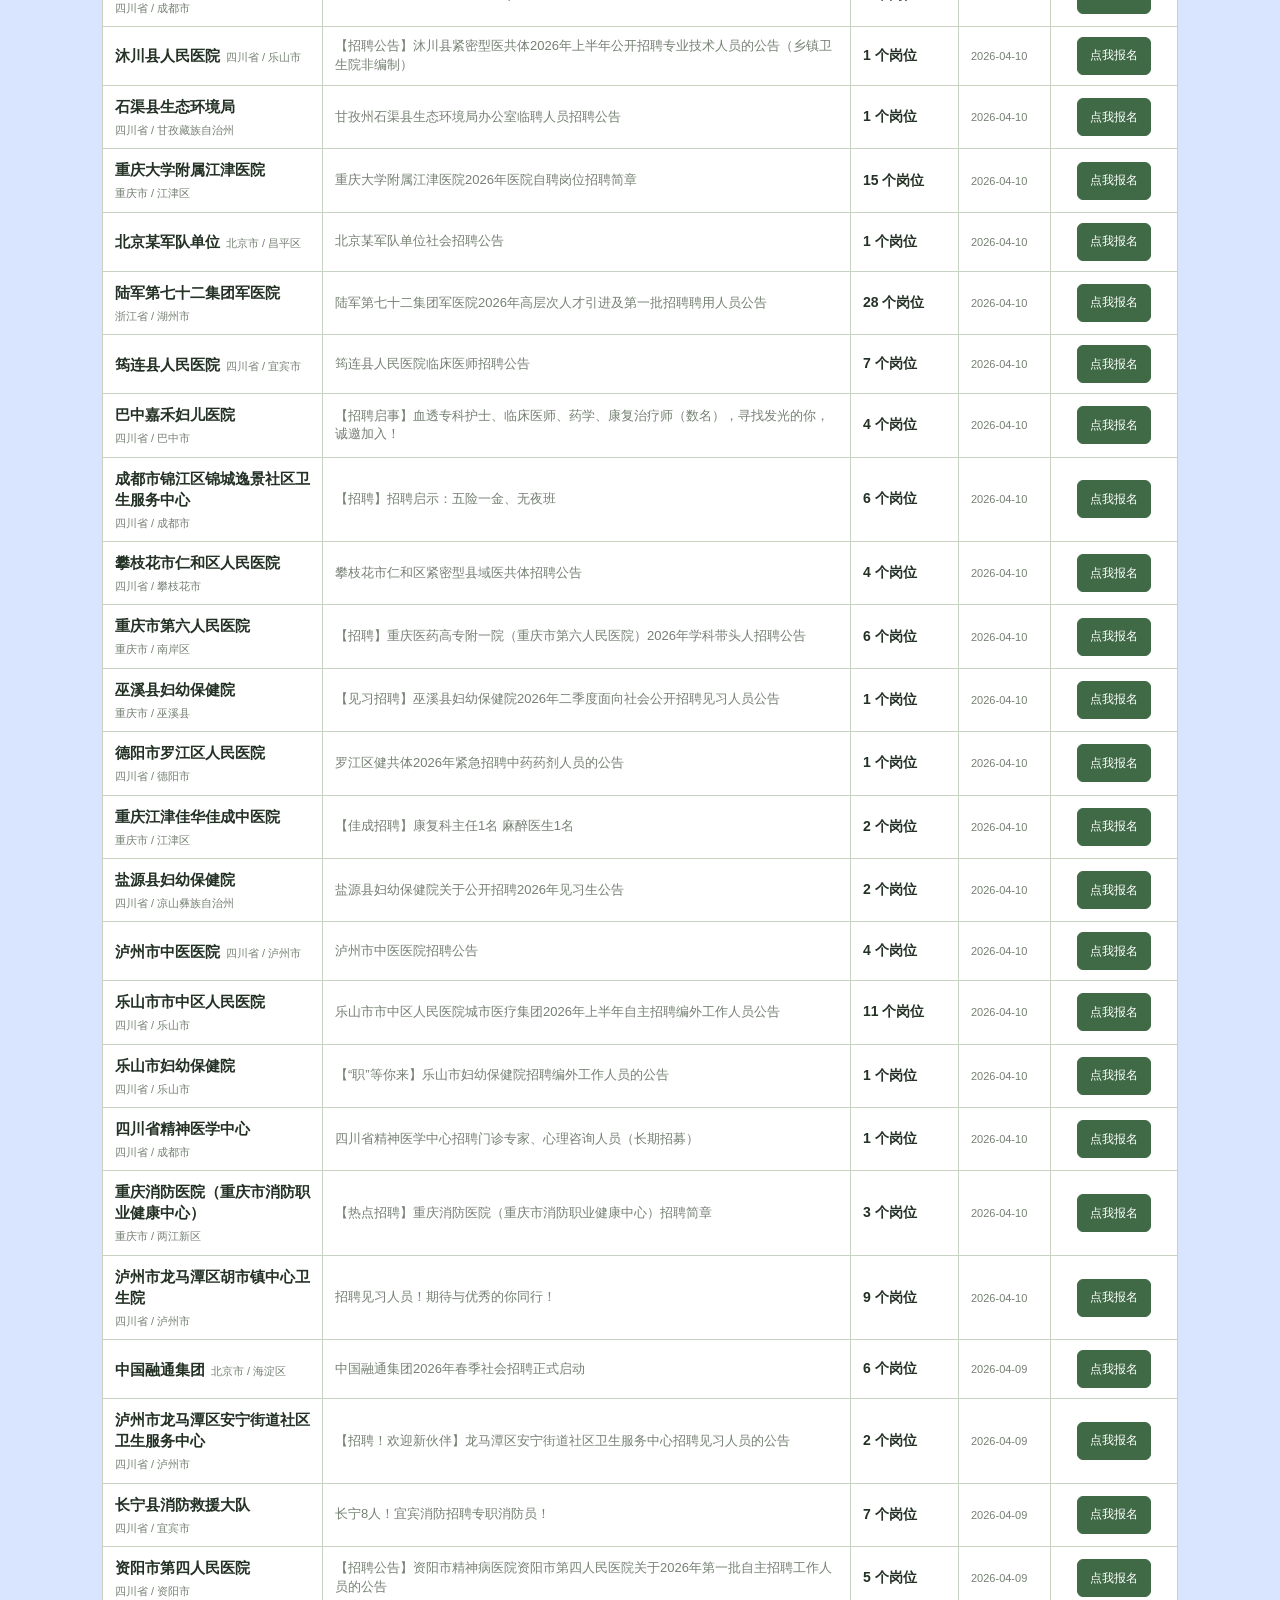
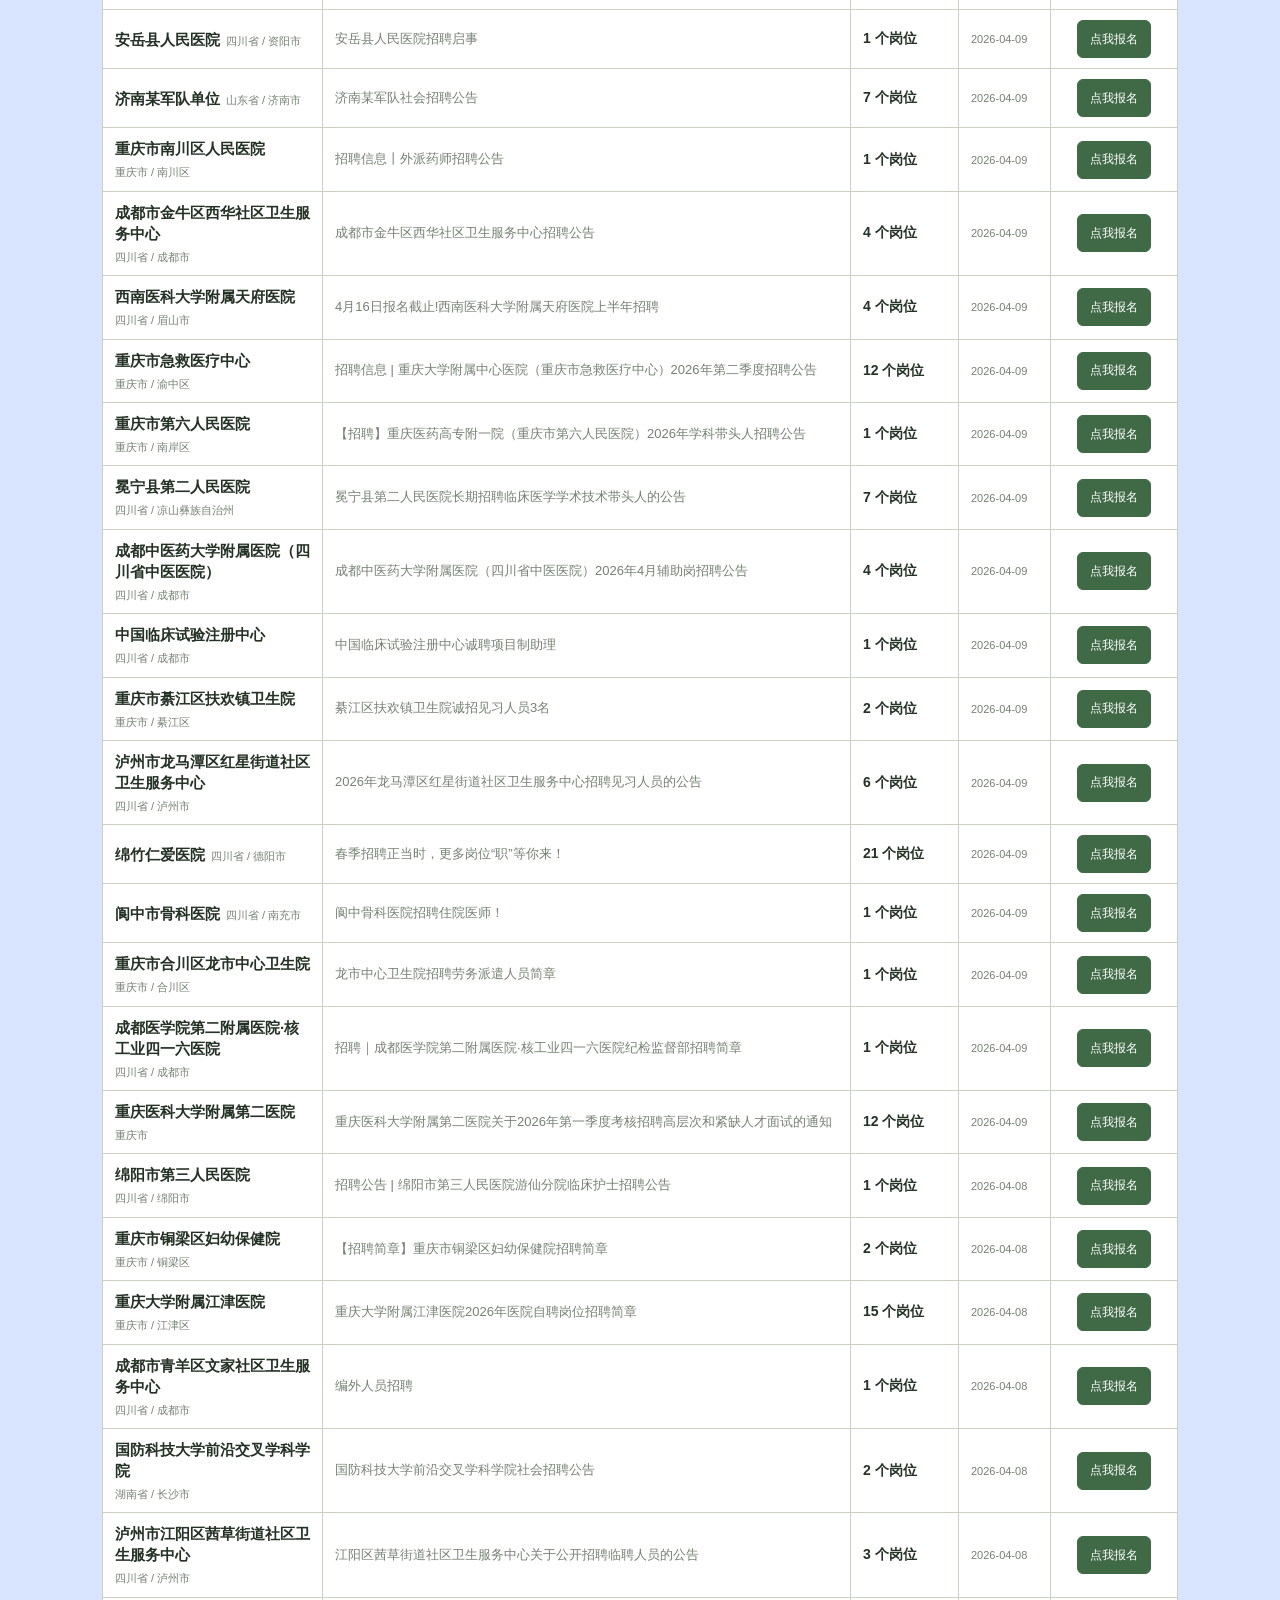
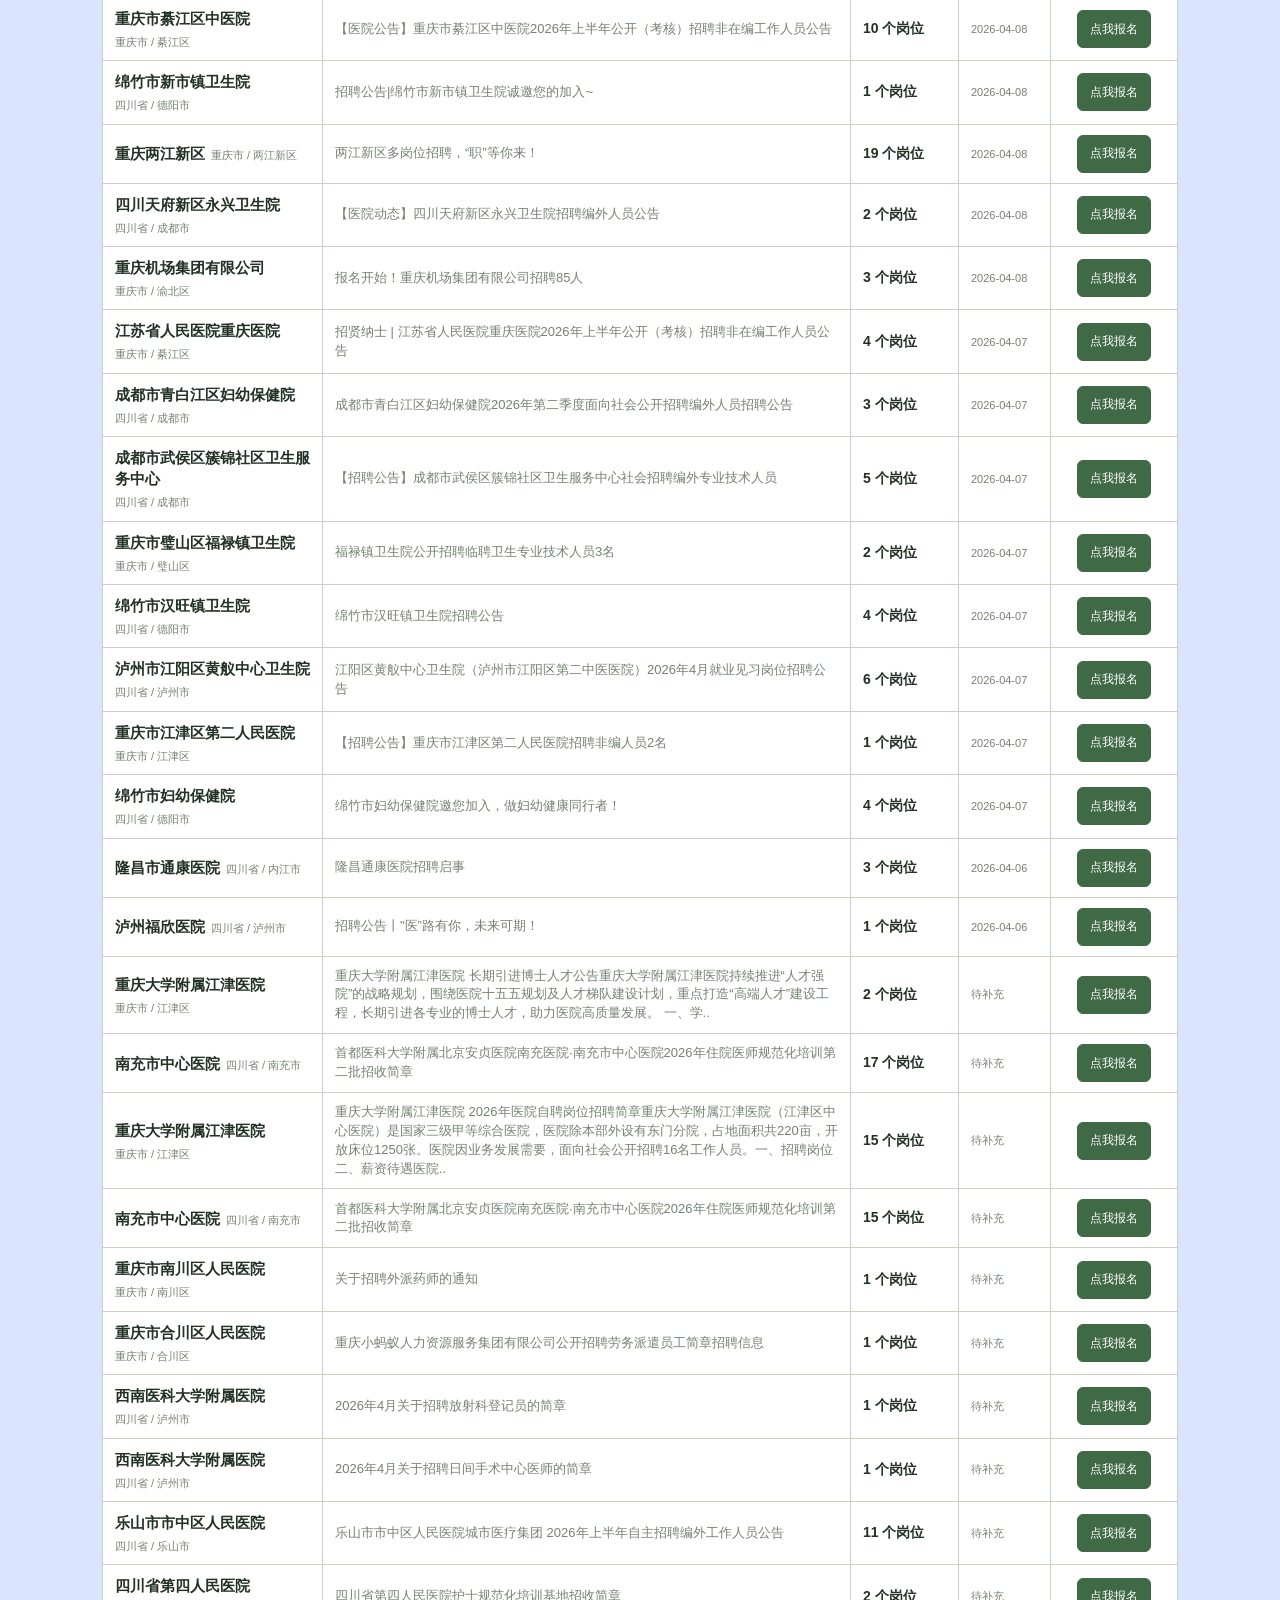
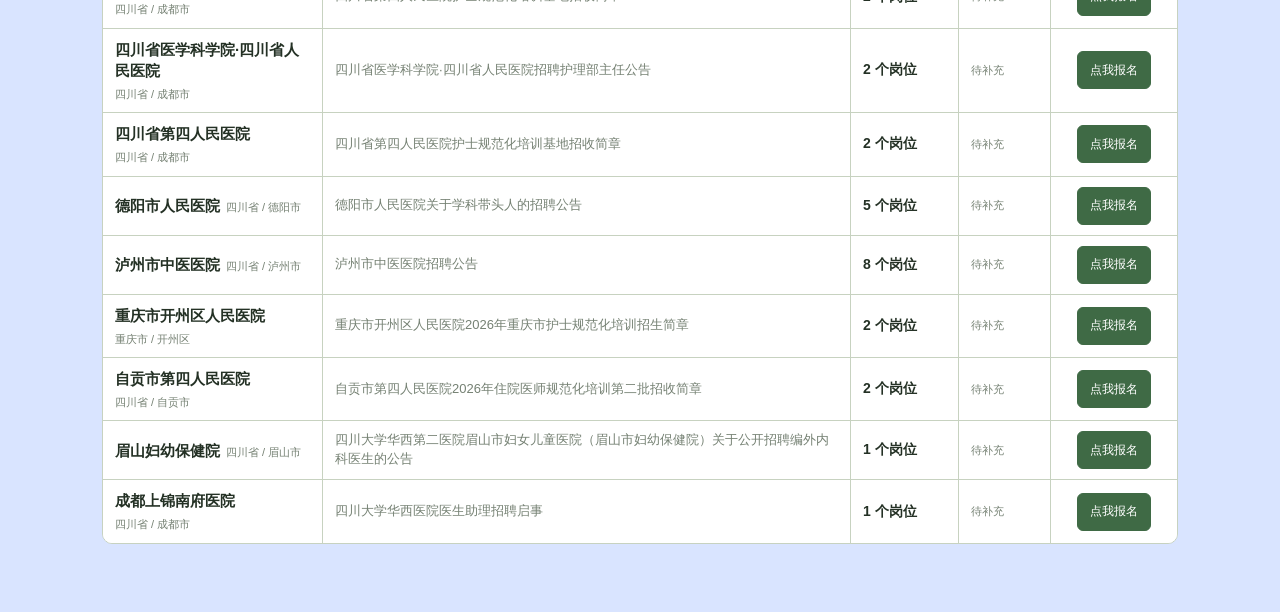
==== commit 0a4d38d3: "update recruitment static site" ====
--- a/index.html
+++ b/index.html
@@ -4,10 +4,34 @@
   <meta charset="UTF-8">
   <meta name="viewport" content="width=device-width, initial-scale=1.0">
   <title>白衣驿站</title>
-  <link rel="stylesheet" href="./assets/site.css?v=202604211352">
+  <link rel="stylesheet" href="./assets/site.css">
 </head>
 <body>
   <main class="page-shell">
+    <section id="xhCoverScreen" class="xh-screen xh-cover-screen" aria-label="医院招聘封面图">
+      <div class="xh-cover-inner">
+        <p id="xhEyebrow" class="xh-cover-eyebrow">白衣驿站</p>
+        <p id="xhDeadline" class="xh-deadline" hidden>截止日期待补充</p>
+        <div class="xh-cover-copy">
+          <p id="xhLocation" class="xh-location" hidden>地区待补充</p>
+          <h1 id="xhHospitalName" class="xh-hospital-name">医院名称待补充</h1>
+          <p id="xhSubtitle" class="xh-subtitle">招聘公告待补充</p>
+        </div>
+        <p class="xh-cover-hint">左滑查看岗位信息</p>
+      </div>
+    </section>
+
+    <section id="xhJobsScreen" class="xh-screen xh-jobs-screen" aria-label="岗位总览">
+      <div class="xh-jobs-inner">
+        <div class="xh-jobs-header">
+          <p class="xh-jobs-kicker">岗位总览</p>
+          <h2 id="xhJobsTitle" class="xh-jobs-title">重点岗位一页看完</h2>
+          <p id="xhJobsNote" class="xh-jobs-note">展示岗位名称、招聘人数、学历、专业四项核心信息。</p>
+        </div>
+        <ul id="featuredJobsList" class="featured-jobs-list"></ul>
+      </div>
+    </section>
+
     <div class="sheet-shell">
       <header class="toolbar">
         <div class="toolbar-copy">
@@ -77,6 +101,6 @@
     </section>
   </template>
 
-  <script src="./assets/site.js?v=202604211352" defer></script>
+  <script src="./assets/site.js?v=202604131510" defer></script>
 </body>
 </html>
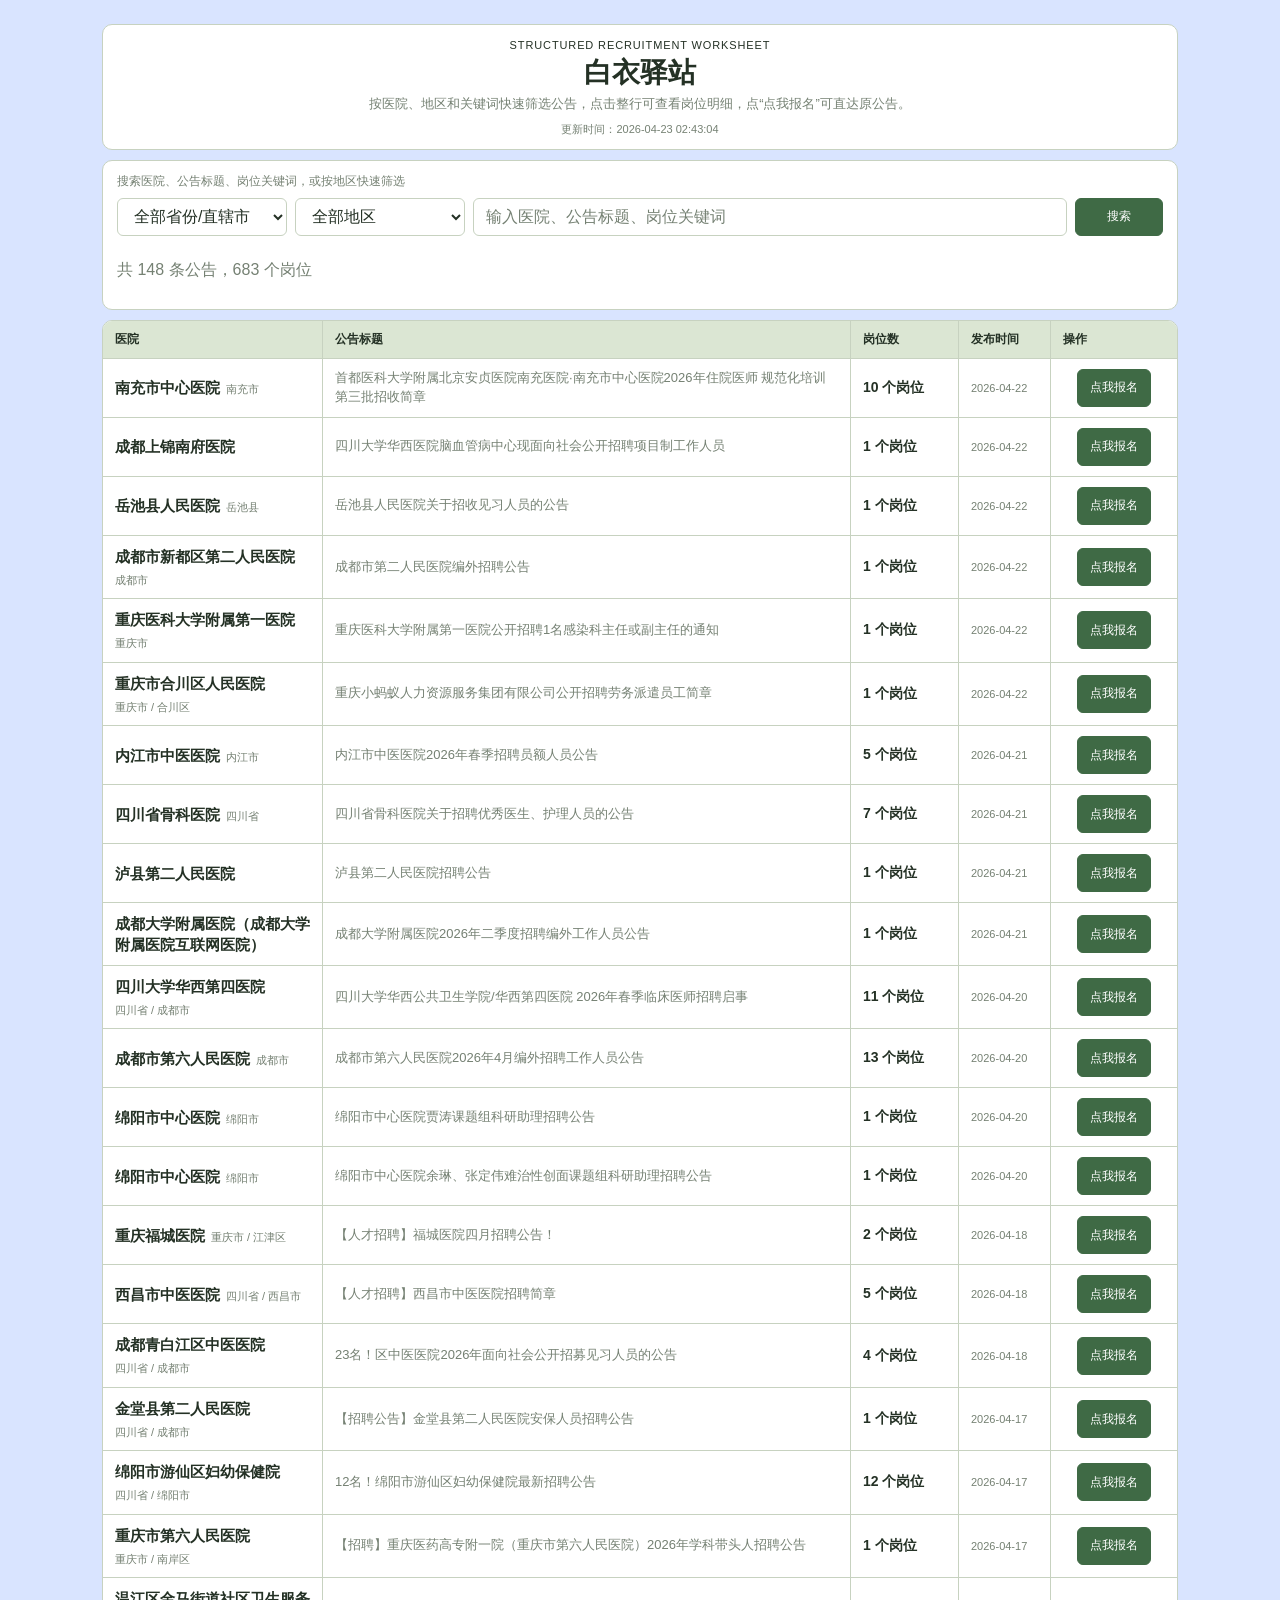
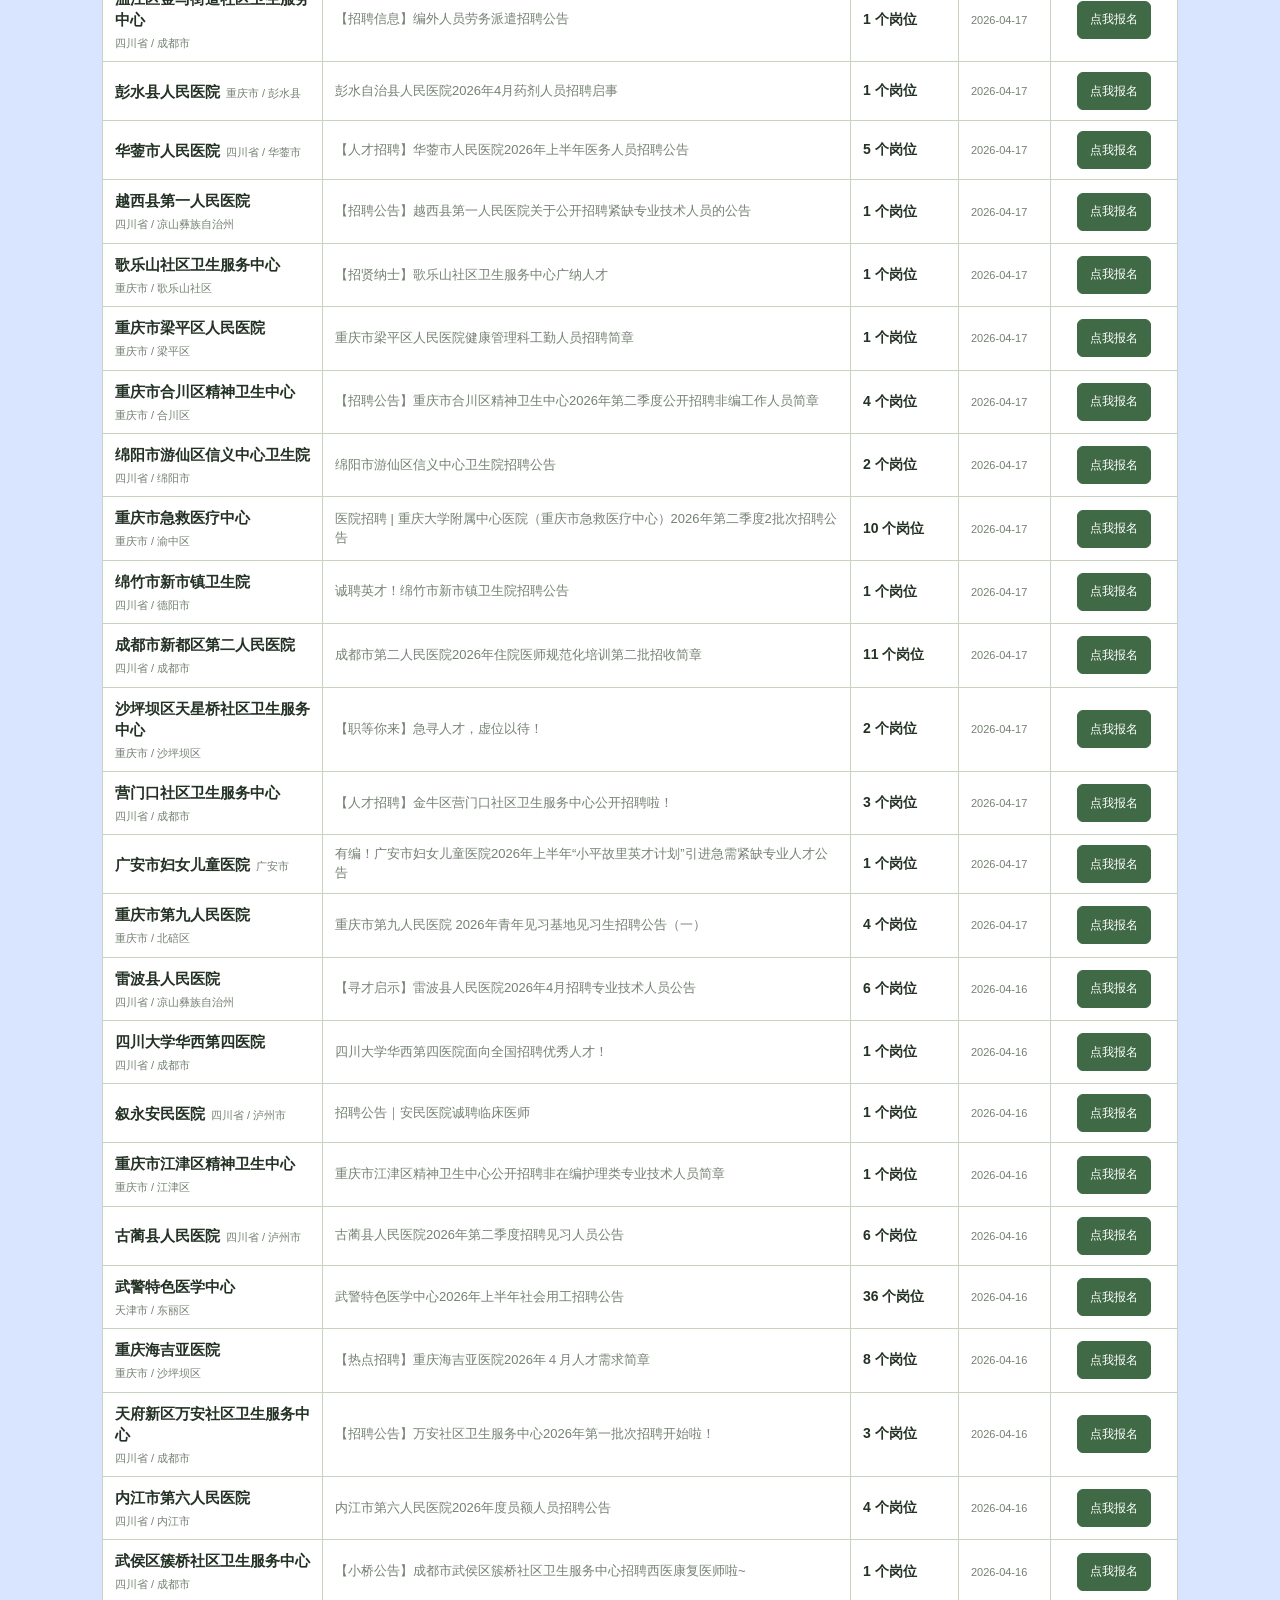
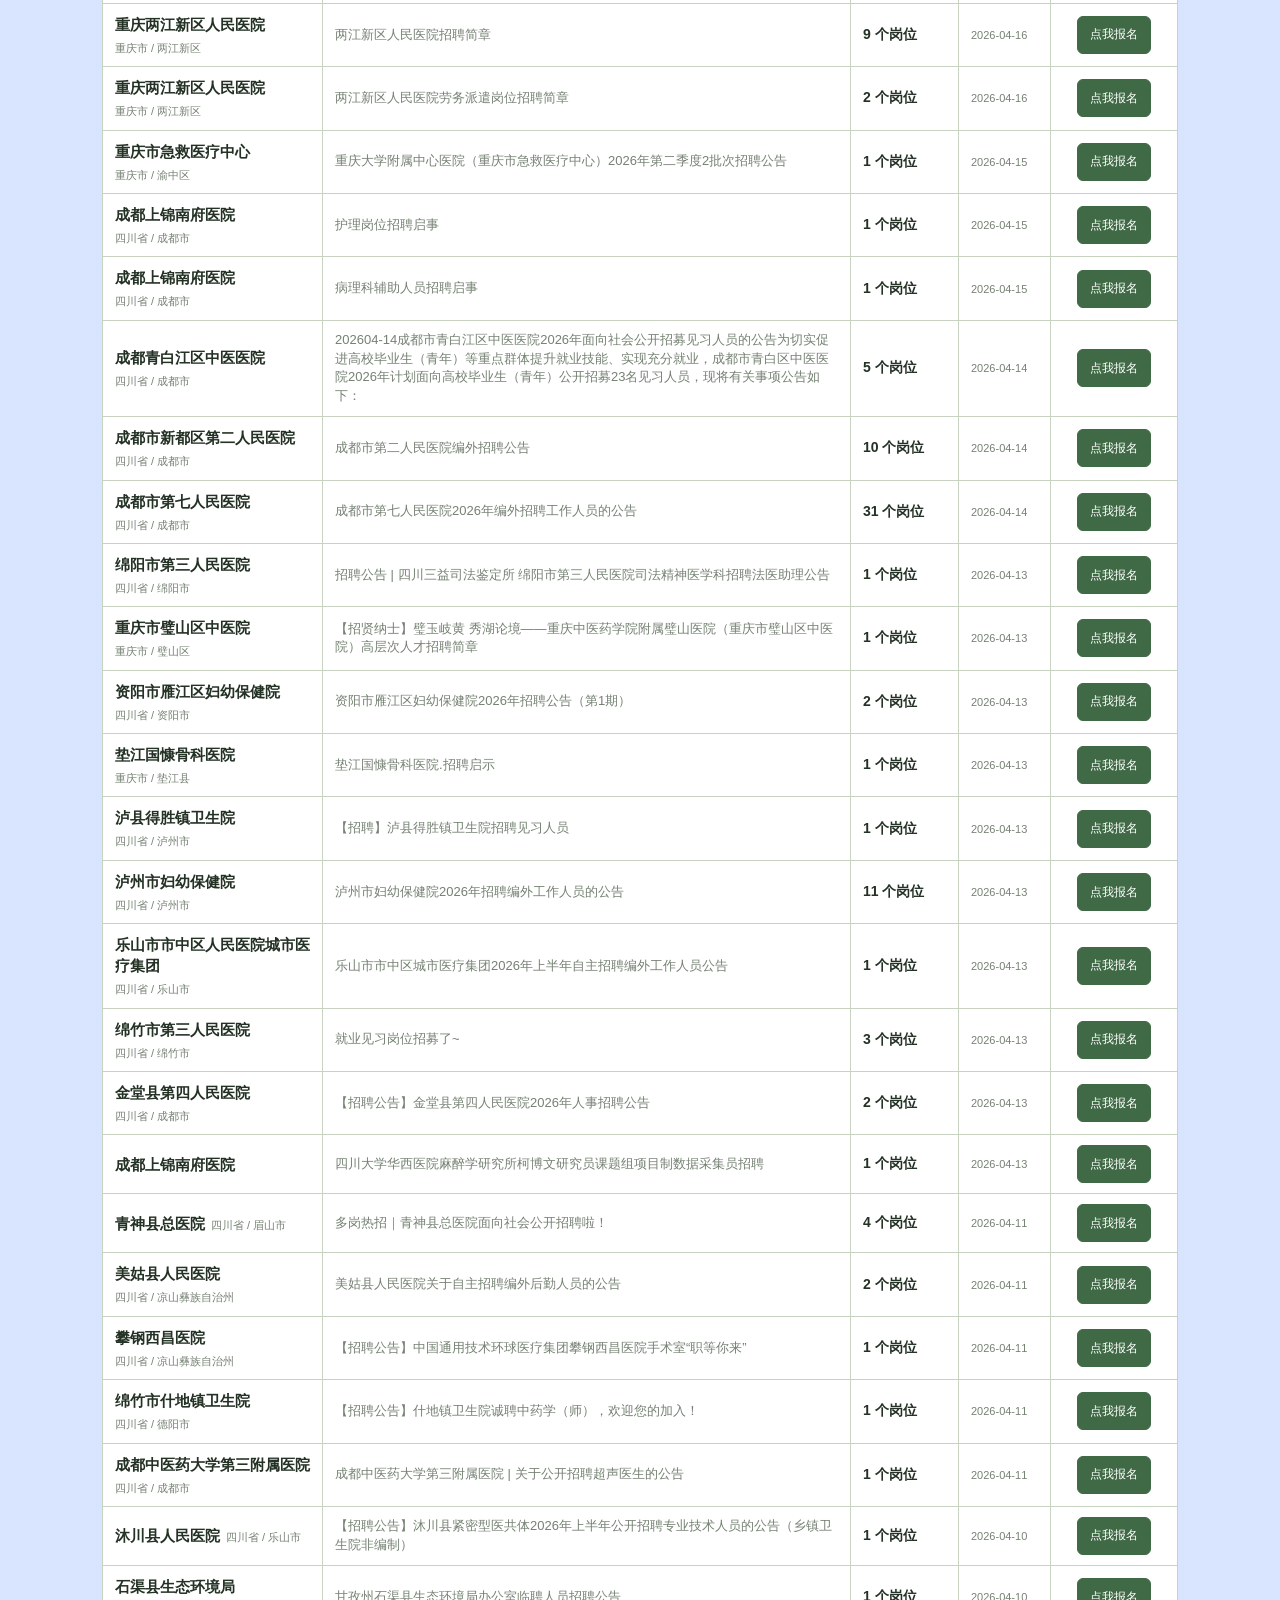
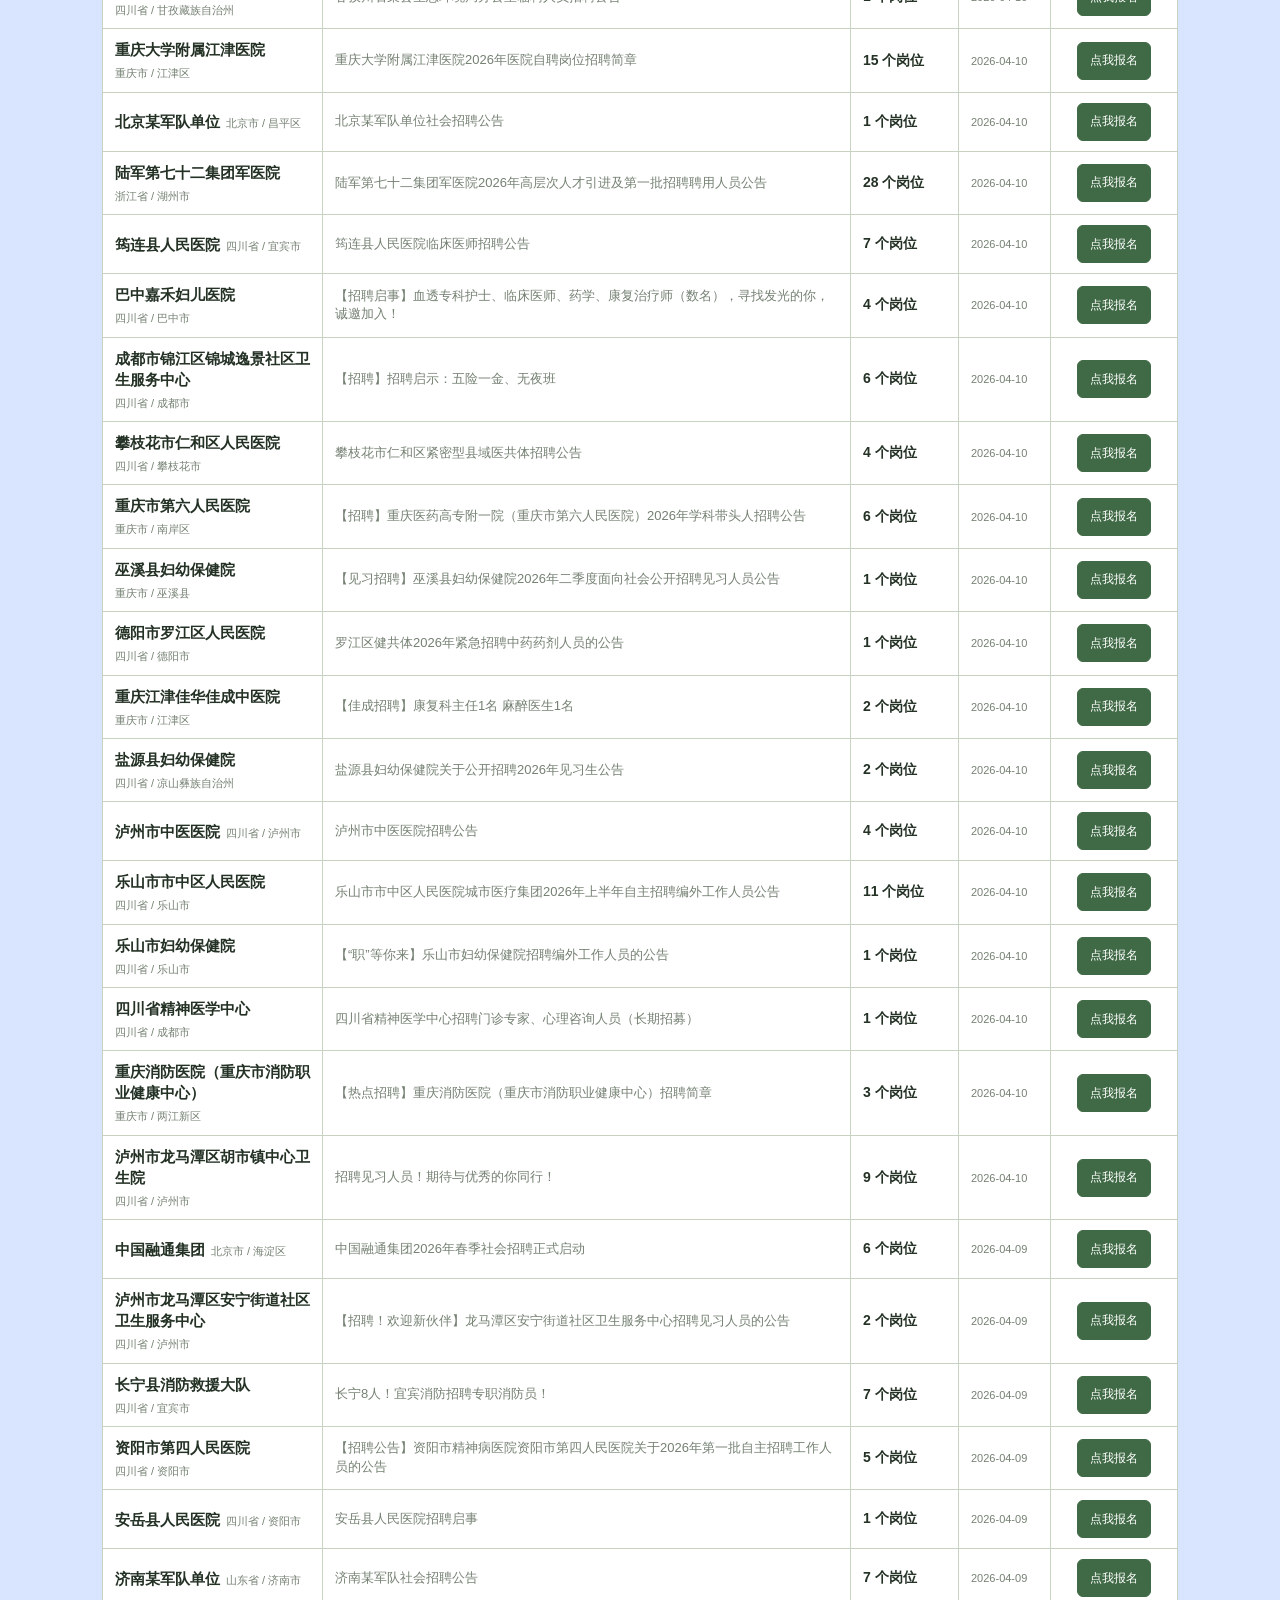
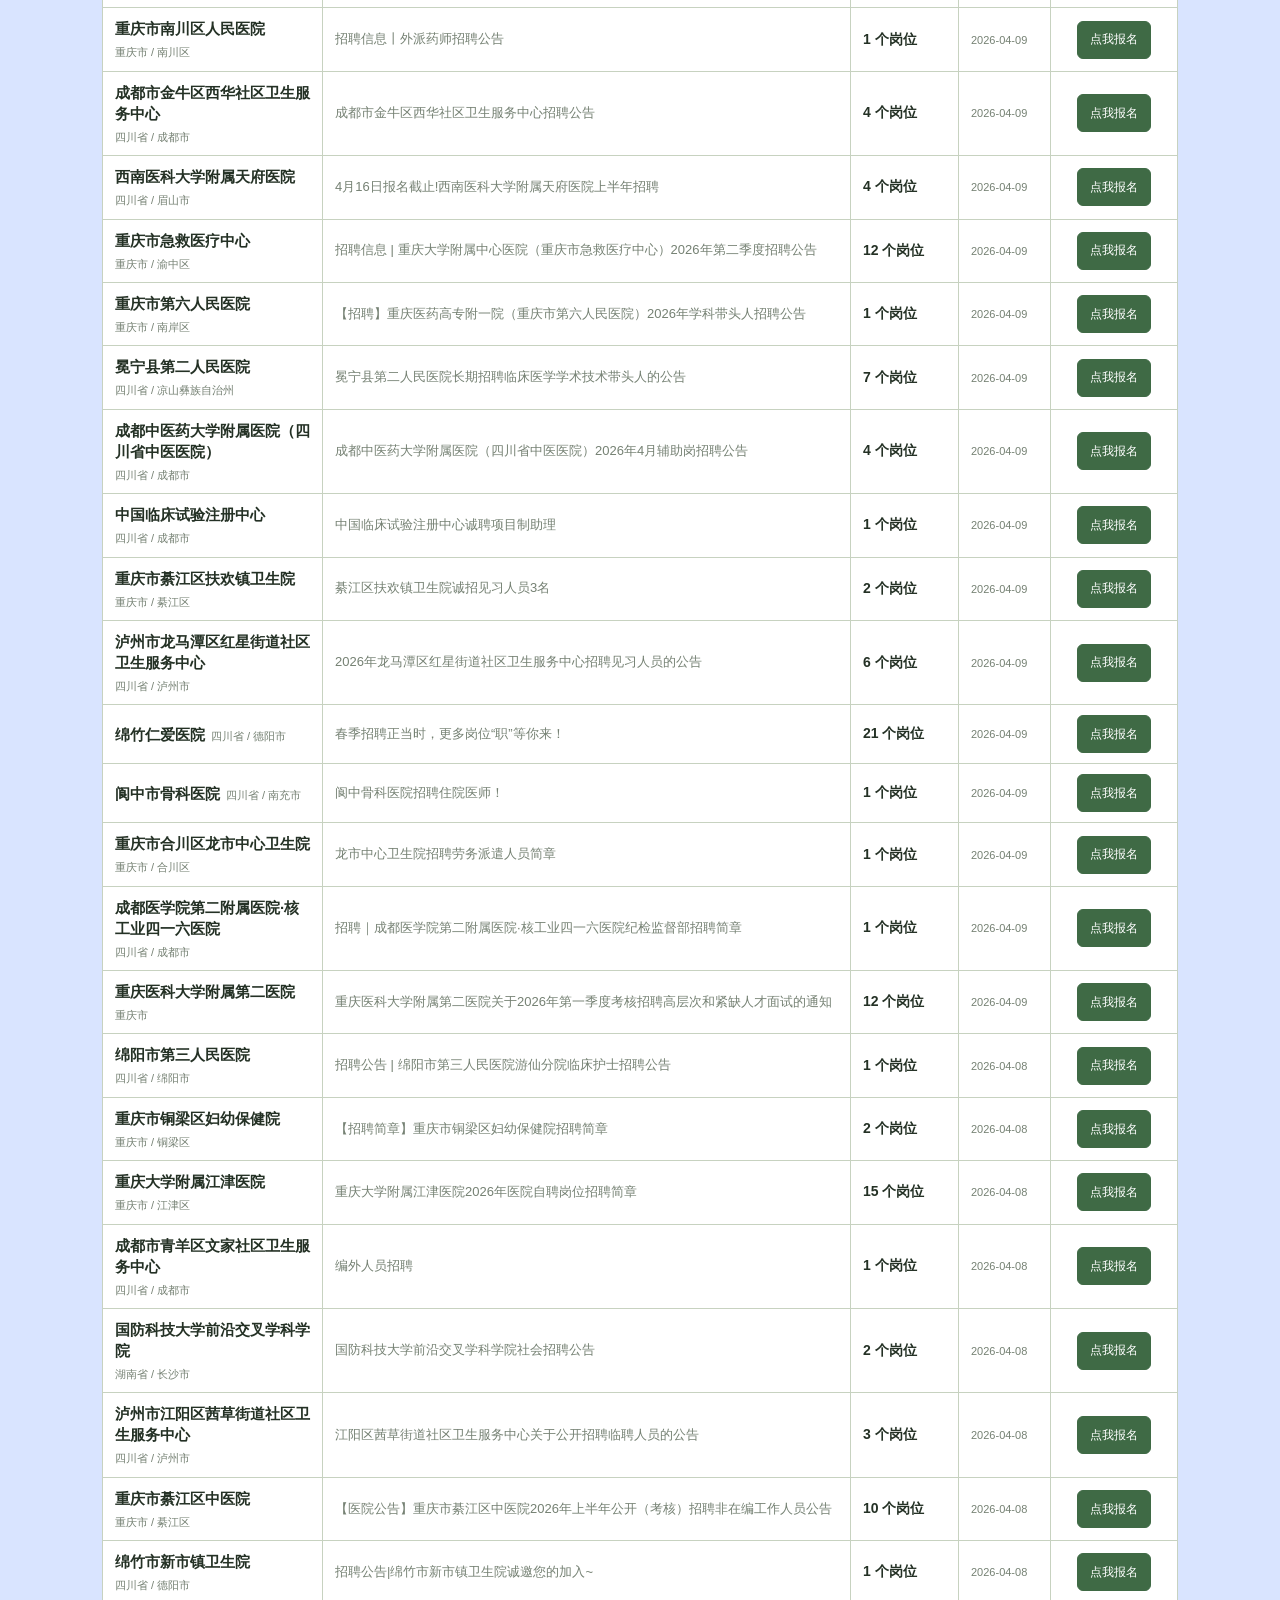
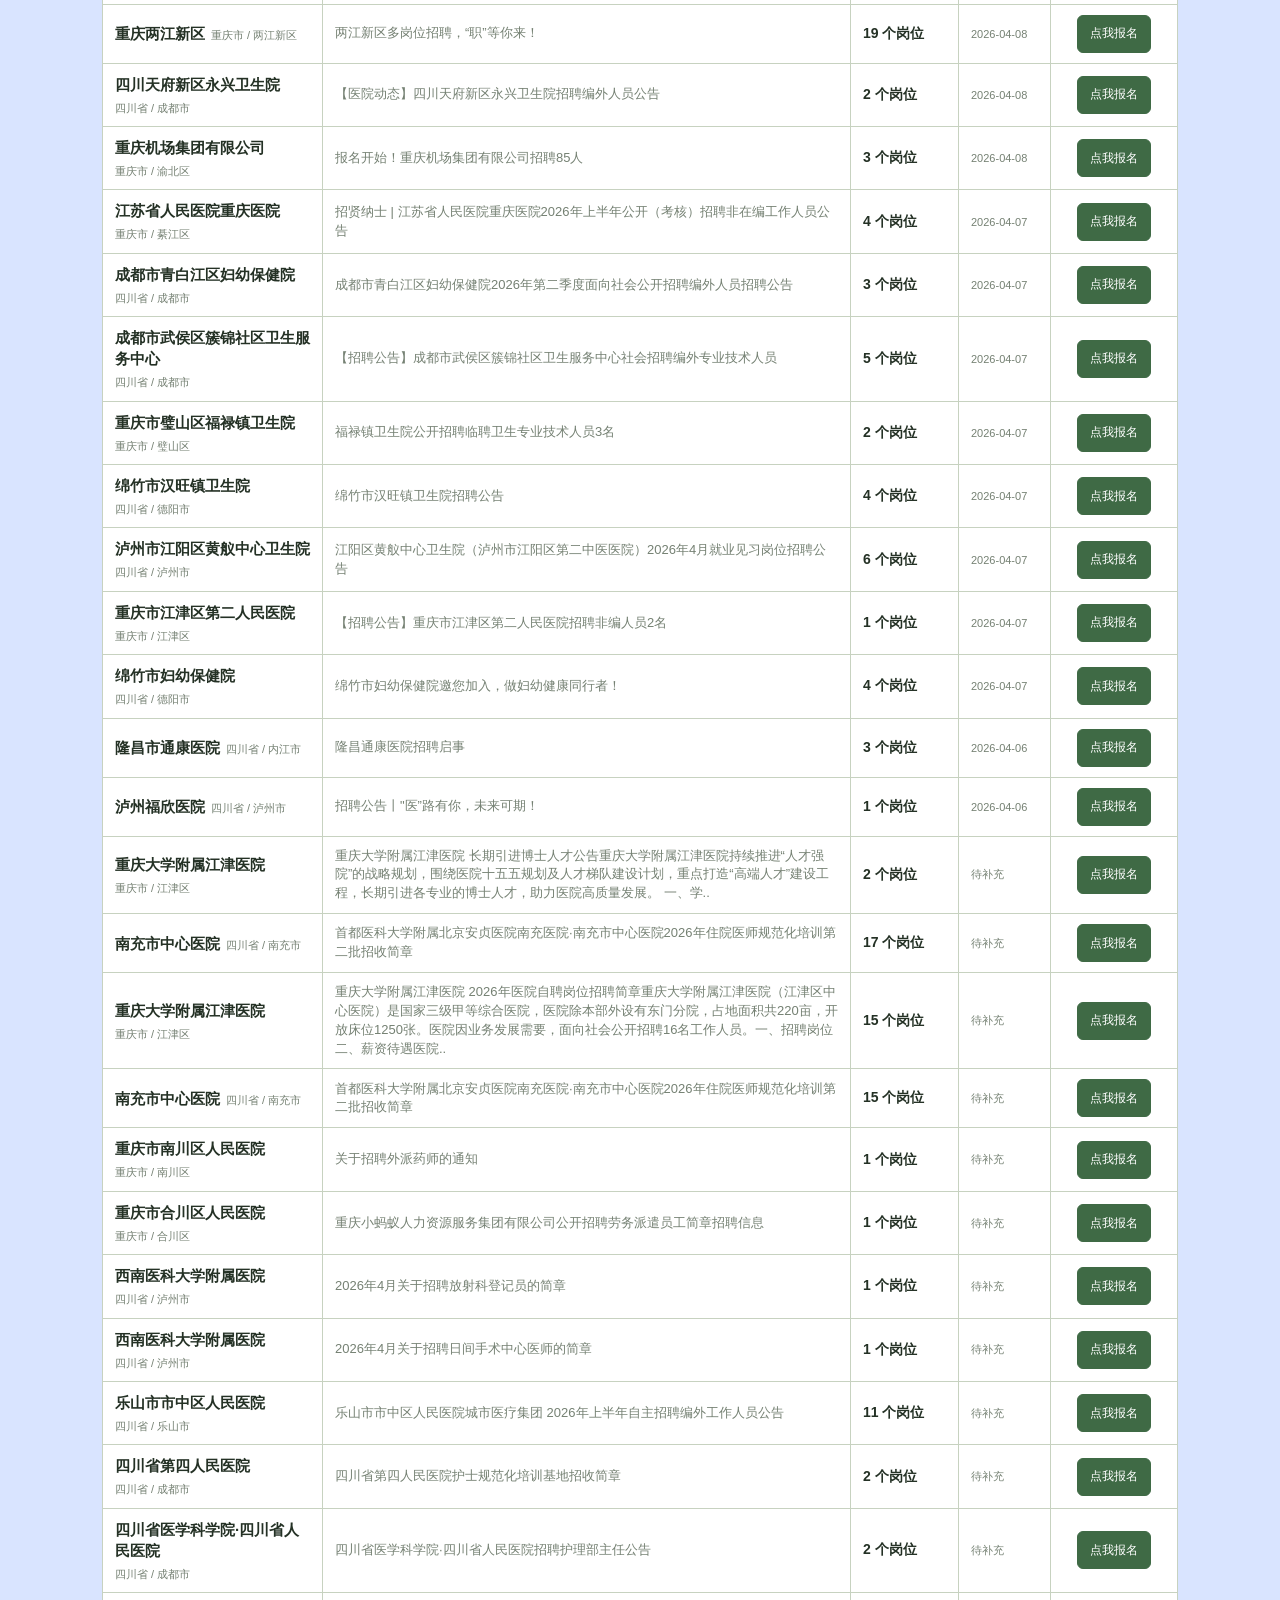
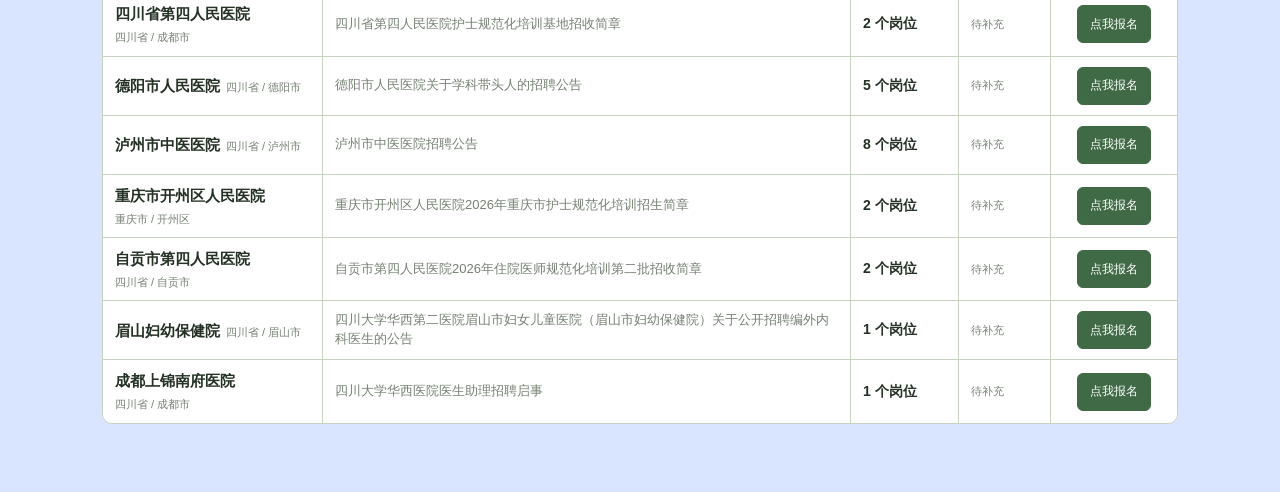
==== commit 9f6c7c49: "remove xiaohongshu hospital screens from static site" ====
--- a/index.html
+++ b/index.html
@@ -4,34 +4,10 @@
   <meta charset="UTF-8">
   <meta name="viewport" content="width=device-width, initial-scale=1.0">
   <title>白衣驿站</title>
-  <link rel="stylesheet" href="./assets/site.css">
+  <link rel="stylesheet" href="./assets/site.css?v=202604231120">
 </head>
 <body>
   <main class="page-shell">
-    <section id="xhCoverScreen" class="xh-screen xh-cover-screen" aria-label="医院招聘封面图">
-      <div class="xh-cover-inner">
-        <p id="xhEyebrow" class="xh-cover-eyebrow">白衣驿站</p>
-        <p id="xhDeadline" class="xh-deadline" hidden>截止日期待补充</p>
-        <div class="xh-cover-copy">
-          <p id="xhLocation" class="xh-location" hidden>地区待补充</p>
-          <h1 id="xhHospitalName" class="xh-hospital-name">医院名称待补充</h1>
-          <p id="xhSubtitle" class="xh-subtitle">招聘公告待补充</p>
-        </div>
-        <p class="xh-cover-hint">左滑查看岗位信息</p>
-      </div>
-    </section>
-
-    <section id="xhJobsScreen" class="xh-screen xh-jobs-screen" aria-label="岗位总览">
-      <div class="xh-jobs-inner">
-        <div class="xh-jobs-header">
-          <p class="xh-jobs-kicker">岗位总览</p>
-          <h2 id="xhJobsTitle" class="xh-jobs-title">重点岗位一页看完</h2>
-          <p id="xhJobsNote" class="xh-jobs-note">展示岗位名称、招聘人数、学历、专业四项核心信息。</p>
-        </div>
-        <ul id="featuredJobsList" class="featured-jobs-list"></ul>
-      </div>
-    </section>
-
     <div class="sheet-shell">
       <header class="toolbar">
         <div class="toolbar-copy">
@@ -101,6 +77,6 @@
     </section>
   </template>
 
-  <script src="./assets/site.js?v=202604131510" defer></script>
+  <script src="./assets/site.js?v=202604231120" defer></script>
 </body>
 </html>
